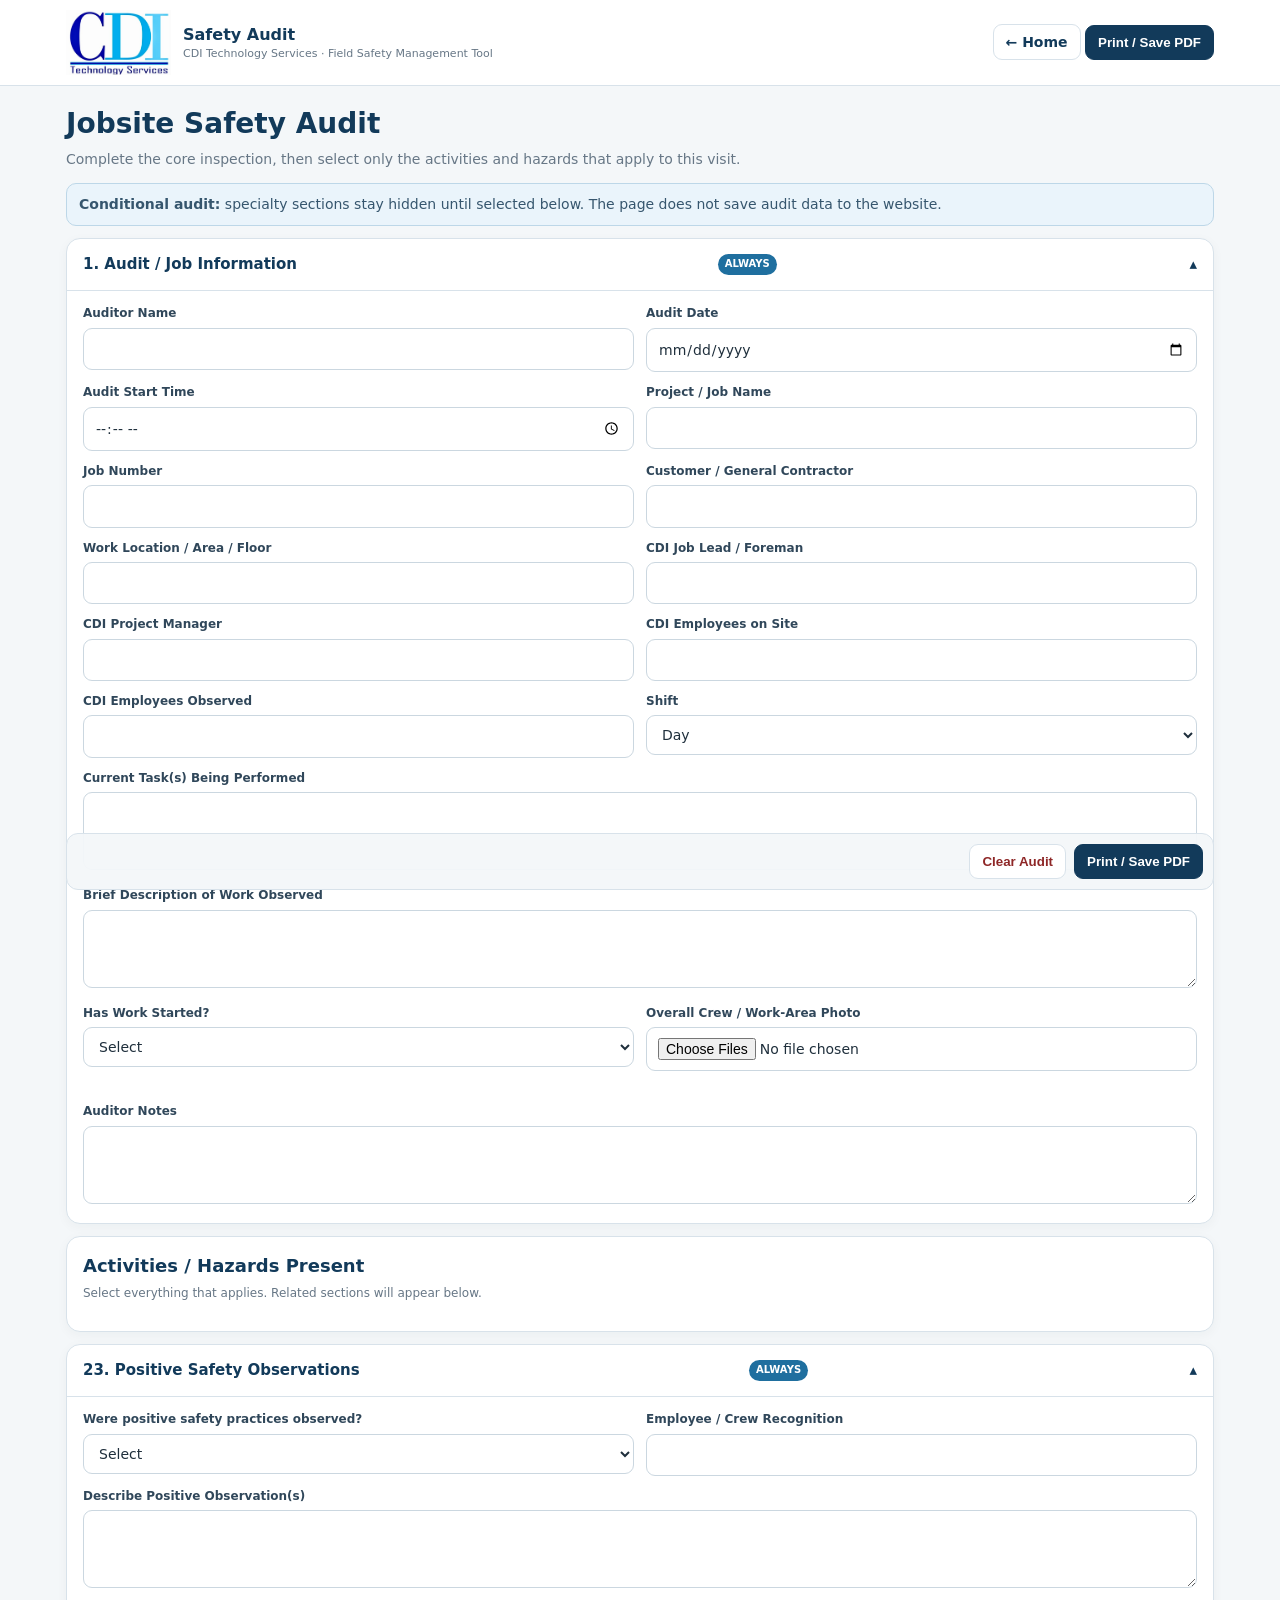
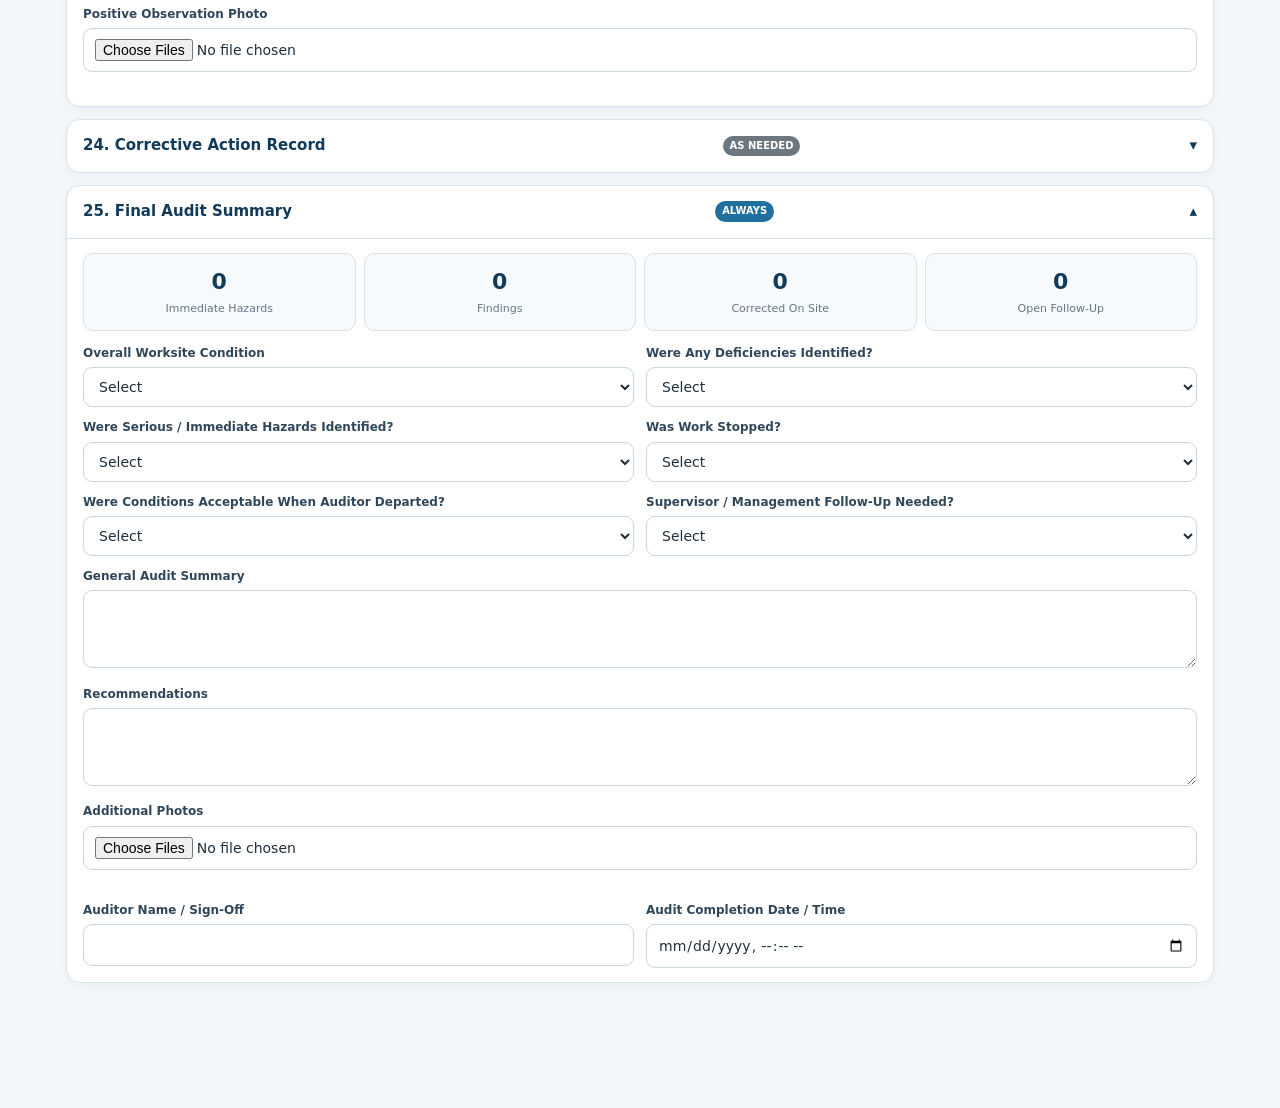
==== audit.html @ 3abfa0fb "Add files via upload" ====
<!doctype html>
<html lang="en">
<head>
<meta charset="utf-8">
<meta name="viewport" content="width=device-width,initial-scale=1">
<meta name="theme-color" content="#123a5a">
<title>CDI Safety Audit</title>
<link rel="icon" href="assets/cdi-logo.jpg">
<style>
:root{--navy:#123a5a;--blue:#1f6f9f;--line:#d8e2ea;--bg:#f4f7f9;--text:#1d2c39;--muted:#677786;--card:#fff}
*{box-sizing:border-box}body{margin:0;background:var(--bg);font:14px/1.45 system-ui,-apple-system,BlinkMacSystemFont,"Segoe UI",sans-serif;color:var(--text)}
header{background:#fff;border-bottom:1px solid var(--line);position:sticky;top:0;z-index:20}.head{max-width:1180px;margin:auto;padding:10px 16px;display:flex;align-items:center;justify-content:space-between;gap:16px}
.brand{display:flex;align-items:center;gap:12px}.brand img{width:105px;height:auto}.brand b{display:block;font-size:16px;color:var(--navy)}.brand span{display:block;font-size:11px;color:var(--muted)}
.btn,.back{border:1px solid var(--line);background:#fff;color:var(--navy);border-radius:9px;padding:9px 12px;font-weight:750;cursor:pointer;text-decoration:none}.btn.primary{background:var(--navy);color:#fff;border-color:var(--navy)}.btn.danger{color:#8e2727}
main{max-width:1180px;margin:18px auto 50px;padding:0 16px}.hero{margin-bottom:14px}.hero h1{margin:0 0 5px;font-size:28px;color:var(--navy)}.hero p{margin:0;color:var(--muted)}
.notice{background:#eaf4fb;border:1px solid #bdd7e8;padding:10px 12px;border-radius:10px;margin:12px 0;color:#36566e}
.card,details.section{background:#fff;border:1px solid var(--line);border-radius:14px;margin:12px 0;box-shadow:0 3px 12px rgba(16,41,62,.04)}
.card{padding:16px}.section>summary{cursor:pointer;list-style:none;padding:15px 16px;font-size:15px;font-weight:850;color:var(--navy);display:flex;justify-content:space-between;align-items:center}.section>summary::-webkit-details-marker{display:none}.section>summary:after{content:"▾"}.section[open]>summary:after{content:"▴"}.section-body{border-top:1px solid var(--line);padding:14px 16px}
.section-tag{font-size:10px;color:#fff;background:var(--blue);border-radius:999px;padding:3px 7px;margin-left:8px}.section-tag.conditional{background:#6c7780}
.grid2{display:grid;grid-template-columns:repeat(2,minmax(0,1fr));gap:12px}.span2{grid-column:1/-1}
label.field{display:block}.field>span{display:block;font-weight:750;font-size:12px;margin:0 0 5px;color:#30475a}input,select,textarea{width:100%;border:1px solid #cbd7e0;border-radius:9px;padding:10px 11px;background:#fff;color:#1f2f3c;font:inherit}textarea{min-height:78px;resize:vertical}
.q-list{display:grid;gap:8px}.q{display:grid;grid-template-columns:minmax(0,1fr) 190px;gap:12px;align-items:center;border-bottom:1px solid #edf1f4;padding:8px 0}.q:last-child{border-bottom:0}.q label{font-weight:650;color:#33495b}.q select{padding:8px 9px}
.activity-grid{display:grid;grid-template-columns:repeat(3,minmax(0,1fr));gap:8px}.activity{display:flex;align-items:center;gap:8px;padding:10px;border:1px solid var(--line);border-radius:10px;background:#fafcfd;cursor:pointer}.activity input{width:18px;height:18px}.activity:has(input:checked){border-color:#7fb2d3;background:#eef7fc}
.conditional-section{display:none}.conditional-section.active{display:block}.help{font-size:12px;color:var(--muted);margin:6px 0 0}
.photo-preview{display:grid;grid-template-columns:repeat(auto-fill,minmax(120px,1fr));gap:8px;margin-top:8px}.photo-preview img{width:100%;height:100px;object-fit:cover;border-radius:8px;border:1px solid var(--line)}
.finding{padding:12px;border:1px solid var(--line);border-radius:11px;background:#fafcfd;margin-top:10px}.finding-head{display:flex;justify-content:space-between;align-items:center;margin-bottom:10px}.finding-head b{color:var(--navy)}
.summary-strip{display:grid;grid-template-columns:repeat(4,1fr);gap:8px}.metric{padding:12px;border-radius:10px;background:#f7fafc;border:1px solid var(--line);text-align:center}.metric b{display:block;font-size:22px;color:var(--navy)}.metric span{font-size:11px;color:var(--muted)}
.footer-actions{position:sticky;bottom:10px;display:flex;gap:8px;justify-content:flex-end;background:rgba(244,247,249,.94);padding:10px;border:1px solid var(--line);border-radius:12px;margin-top:18px}
@media(max-width:760px){.grid2,.activity-grid,.summary-strip{grid-template-columns:1fr}.q{grid-template-columns:1fr}.brand img{width:82px}.footer-actions{flex-direction:column}.footer-actions .btn{width:100%}}
@media print{header,.no-print,.footer-actions{display:none!important}body{background:#fff}main{max-width:none;margin:0;padding:0}.card,details.section{box-shadow:none;break-inside:avoid}.conditional-section:not(.active){display:none!important}.section>summary:after{display:none}input,select,textarea{border:0;padding:0;background:transparent;appearance:none}.activity-grid{display:none}.photo-preview img{height:auto;max-height:160px}}
</style>
</head>
<body>
<header class="no-print"><div class="head"><div class="brand"><img src="assets/cdi-logo.jpg" alt="CDI Technology Services logo"><div><b>Safety Audit</b><span>CDI Technology Services · Field Safety Management Tool</span></div></div><div><a class="back" href="index.html">← Home</a> <button class="btn primary" onclick="window.print()">Print / Save PDF</button></div></div></header>
<main>
<section class="hero"><h1>Jobsite Safety Audit</h1><p>Complete the core inspection, then select only the activities and hazards that apply to this visit.</p></section>
<div class="notice no-print"><b>Conditional audit:</b> specialty sections stay hidden until selected below. The page does not save audit data to the website.</div>

<details class="section" open><summary>1. Audit / Job Information <span class="section-tag">ALWAYS</span></summary><div class="section-body grid2">
<label class="field"><span>Auditor Name</span><input id="auditor"></label><label class="field"><span>Audit Date</span><input id="auditDate" type="date"></label>
<label class="field"><span>Audit Start Time</span><input id="auditTime" type="time"></label><label class="field"><span>Project / Job Name</span><input></label>
<label class="field"><span>Job Number</span><input></label><label class="field"><span>Customer / General Contractor</span><input></label>
<label class="field"><span>Work Location / Area / Floor</span><input></label><label class="field"><span>CDI Job Lead / Foreman</span><input></label>
<label class="field"><span>CDI Project Manager</span><input></label><label class="field"><span>CDI Employees on Site</span><input type="number" min="0"></label>
<label class="field"><span>CDI Employees Observed</span><input type="number" min="0"></label><label class="field"><span>Shift</span><select><option>Day</option><option>Night</option><option>Other</option></select></label>
<label class="field span2"><span>Current Task(s) Being Performed</span><textarea></textarea></label><label class="field span2"><span>Brief Description of Work Observed</span><textarea></textarea></label>
<label class="field"><span>Has Work Started?</span><select><option>Select</option><option>Yes</option><option>No</option></select></label>
<label class="field"><span>Overall Crew / Work-Area Photo</span><input class="photo-input" type="file" accept="image/*" capture="environment" multiple></label><div class="photo-preview span2"></div>
<label class="field span2"><span>Auditor Notes</span><textarea></textarea></label>
</div></details>

<div class="card no-print"><h2 style="margin:0 0 4px;color:var(--navy);font-size:18px">Activities / Hazards Present</h2><p class="help" style="margin-bottom:12px">Select everything that applies. Related sections will appear below.</p><div class="activity-grid" id="activityGrid"></div></div>
<div id="coreSections"></div><div id="conditionalSections"></div>

<details class="section" open><summary>23. Positive Safety Observations <span class="section-tag">ALWAYS</span></summary><div class="section-body grid2">
<label class="field"><span>Were positive safety practices observed?</span><select><option>Select</option><option>Yes</option><option>No</option></select></label><label class="field"><span>Employee / Crew Recognition</span><input></label>
<label class="field span2"><span>Describe Positive Observation(s)</span><textarea></textarea></label><label class="field span2"><span>Positive Observation Photo</span><input class="photo-input" type="file" accept="image/*" capture="environment" multiple></label><div class="photo-preview span2"></div>
</div></details>

<details class="section"><summary>24. Corrective Action Record <span class="section-tag conditional">AS NEEDED</span></summary><div class="section-body"><p class="help">Add a corrective action when an issue needs tracking.</p><div id="findings"></div><button class="btn no-print" type="button" onclick="addFinding()">+ Add Corrective Action</button></div></details>

<details class="section" open><summary>25. Final Audit Summary <span class="section-tag">ALWAYS</span></summary><div class="section-body">
<div class="summary-strip"><div class="metric"><b id="mImmediate">0</b><span>Immediate Hazards</span></div><div class="metric"><b id="mFindings">0</b><span>Findings</span></div><div class="metric"><b id="mCorrected">0</b><span>Corrected On Site</span></div><div class="metric"><b id="mOpen">0</b><span>Open Follow-Up</span></div></div>
<div class="grid2" style="margin-top:14px">
<label class="field"><span>Overall Worksite Condition</span><select><option>Select</option><option>Acceptable</option><option>Needs Improvement</option><option>Immediate Attention Required</option></select></label>
<label class="field"><span>Were Any Deficiencies Identified?</span><select><option>Select</option><option>Yes</option><option>No</option></select></label>
<label class="field"><span>Were Serious / Immediate Hazards Identified?</span><select id="immediateHazards"><option>Select</option><option>No</option><option>Yes</option></select></label>
<label class="field"><span>Was Work Stopped?</span><select><option>Select</option><option>No</option><option>Yes</option></select></label>
<label class="field"><span>Were Conditions Acceptable When Auditor Departed?</span><select><option>Select</option><option>Yes</option><option>No</option></select></label>
<label class="field"><span>Supervisor / Management Follow-Up Needed?</span><select><option>Select</option><option>No</option><option>Yes</option></select></label>
<label class="field span2"><span>General Audit Summary</span><textarea></textarea></label><label class="field span2"><span>Recommendations</span><textarea></textarea></label>
<label class="field span2"><span>Additional Photos</span><input class="photo-input" type="file" accept="image/*" capture="environment" multiple></label><div class="photo-preview span2"></div>
<label class="field"><span>Auditor Name / Sign-Off</span><input></label><label class="field"><span>Audit Completion Date / Time</span><input type="datetime-local"></label>
</div></div></details>
<div class="footer-actions no-print"><button class="btn danger" onclick="clearAudit()">Clear Audit</button><button class="btn primary" onclick="window.print()">Print / Save PDF</button></div>
</main>
<script>
const O=['','Compliant','Non-Compliant','Corrected On Site','N/A'];
const core=[
{title:'2. Pre-Task Planning / DTA-PTP',qs:['Is a current DTA/PTP or required pre-task plan completed for today’s work?','Does the DTA/PTP accurately describe the work currently being performed?','Are the hazards associated with the task identified?','Are appropriate controls listed for the identified hazards?','Have affected employees reviewed/acknowledged the plan?','Has the plan been updated if conditions, scope, personnel, or hazards changed?','Are special PPE requirements documented?','Are required permits identified?','Are deviations from normal work practices documented?','Does actual field activity match the plan?']},
{title:'3. Employee Readiness / Training',qs:['Do employees appear ready to safely perform their assigned work?','Are employees demonstrating awareness of the hazards associated with their work?','If specialized training is required, are affected employees properly trained?','Is proof of required training/certification available when required?','Are employees only operating equipment/tools they are authorized or qualified to use?','Are new/inexperienced employees receiving appropriate supervision?','Are employees following the instructions of the Job Lead/Foreman?']},
{title:'4. Personal Protective Equipment',qs:['Is required PPE available to all employees?','Is required PPE actually being worn?','Are hard hats being worn when required?','Are safety glasses being worn when required?','Is appropriate hand protection being used?','Is appropriate footwear being worn?','Is high-visibility clothing/vest being worn when required?','Is hearing protection being used when required?','Is respiratory protection being used when required?','Is task-specific PPE being used when required?','Is PPE in serviceable condition?','Does PPE appear to properly fit the employee?','Is damaged/expired PPE removed from service?']},
{title:'5. General Work Area',qs:['Is the work area adequately illuminated?','Are work surfaces reasonably clean and orderly?','Are walking/working surfaces free of slip hazards?','Are walking/working surfaces free of trip hazards?','Are access routes clear?','Are means of egress unobstructed?','Are emergency exits accessible?','Are materials stored in an orderly and stable manner?','Are cords, cables, materials, and tools positioned to minimize trip hazards?','Is debris being removed from the work area?','Are sharp objects/materials properly controlled?','Are overhead hazards controlled?','Are floor/wall openings properly protected where applicable?','Are employees protected from falling objects?','Are nearby trades creating hazards affecting CDI employees?','Are CDI employees creating hazards affecting other trades?']},
{title:'6. Environmental Conditions',qs:['Have environmental conditions affecting the work been evaluated?','Are extreme heat or cold conditions adequately controlled?','Are rain, water, mud, or wet-surface hazards adequately controlled?','Are high-wind hazards adequately controlled?','Is lighting adequate for the task?','Are excessive dust or noise hazards controlled?','Do employees have access to sufficient clean drinking water?','Is shade/cooling/rest available when required?','Are weather conditions acceptable for the task being performed?']},
{title:'21. Fire Protection / Emergency Preparedness',qs:['Are employees aware of emergency procedures?','Are emergency exits/routes accessible?','Are fire extinguishers accessible where required?','Is emergency contact information available?','Is first-aid capability/access available?','Are employees aware of the project emergency muster/location?','Is anything obstructing emergency response/access?']},
{title:'22. Unsafe Acts / Unsafe Conditions',qs:['Were any unsafe acts observed?','Were any unsafe conditions observed?','Were any CDI policy violations observed?','Was immediate intervention required?','Was work stopped?','Was the Job Lead/Foreman notified?','Was the issue corrected before the auditor left?']}
];
const conditional=[
['barricades','Barricades / Signage / Public Protection','7. Barricades / Signage / Public Protection',['Does this work require a barricaded/restricted area?','Is the barricade correctly installed?','Is the barricade large enough to protect the actual hazard area?','Is the barricade maintained and intact?','Are required warning signs posted?','Does signage accurately identify the hazard?','Is required contact information current?','Does barricade tape correspond with the warning level/signage?','Are unauthorized individuals being kept outside the restricted area?','Are pedestrian routes safely maintained around the work?','Are doors/walkways/egress routes affected by the barricade?']],
['tools','Hand / Power Tools','8. Hand Tools / Power Tools / Equipment',['Are tools appropriate for the task?','Have tools/equipment been inspected before use?','Is required inspection/color coding current?','Are guards and safety devices installed and functional?','Are tools free from visible damage?','Are employees using tools according to their intended purpose?','Are employees trained/qualified to use the tools involved?','Are defective tools immediately removed from service?','Are defective tools tagged or clearly identified?','Are battery-powered tools/batteries in good condition?','Are cords/plugs free from damage?','Are corded tools properly grounded or double-insulated as applicable?','Are extension cords appropriate for the environment/use?','Are temporary power connections protected?','Are tools stored safely when not being used?','Are cutting/drilling operations controlled for flying debris?','Is dust collection/control being used where applicable?']],
['electrical','Electrical Exposure','9. Electrical Exposure',['Are employees exposed to energized electrical components?','Has equipment been de-energized where required?','Is appropriate lockout/tagout being used where applicable?','Are panels/cabinets kept closed when appropriate?','Are open electrical boxes/panels protected?','Are temporary electrical installations protected from damage?','Are appropriate clearances maintained around electrical equipment?','Are cords protected from water, sharp edges, traffic, and pinch points?','Are GFCIs being used where required?','Is electrical PPE being used when required?','Are employees performing electrical work properly qualified?']],
['ladder','Ladder Work','10. Ladder Work',['Is the selected ladder appropriate for the work?','Has the ladder been inspected before use?','Is the ladder free from visible damage?','Are required labels present and readable?','Is the ladder on a stable/level surface?','Is the ladder positioned correctly?','Is the ladder secured where required?','Are employees maintaining proper contact while climbing/working?','Are employees staying within manufacturer working position/limits?','Are employees avoiding overreaching?','Are employees using the top/platform correctly?','Are employees trained in ladder use?','Is the area around the ladder controlled from traffic/other hazards?','Is ladder use allowed by the project/GC for this task?','If a ladder permit is required, is it complete?']],
['fall','Work at Height / Fall Protection','11. Work at Height / Fall Protection',['Are employees exposed to a fall hazard?','Is fall protection required?','Are affected employees trained in fall protection?','Is proof of training available where required?','Has fall-protection equipment been inspected before use?','Is fall-protection equipment in acceptable condition?','Is equipment within required inspection/service life?','Is the correct harness/lanyard/SRL being used?','Is the connection method appropriate?','Is an acceptable anchor point being used?','Is the anchor point appropriate for its intended fall-protection application?','Is tie-off maintained as required?','Are swing-fall hazards addressed?','Is adequate fall clearance available?','Is a rescue plan needed/available?']],
['mewp','MEWP / Aerial Lift','12. MEWP / Aerial Lift',['Has the required pre-use inspection been completed?','Is the inspection documented?','Is the MEWP free from obvious defects?','Are controls functioning correctly?','Are safety devices functional?','Is the equipment being operated within manufacturer limits?','Are operators currently trained/authorized?','Is required certification/documentation available?','Are occupants using required fall protection?','Is the correct attachment point being used?','Are gates/chains closed while elevated?','Is the travel/work surface suitable?','Are drop-offs, holes, slopes, and obstructions controlled?','Are overhead obstructions present and controlled?','Are electrical/overhead power hazards controlled?','Is the area below/around the MEWP controlled when necessary?','If a spotter is required, is one being used?','If secondary guarding/containment/protection is required, is it installed and functional?']],
['material','Material Handling / Lifting','13. Material Handling / Lifting',['Are loads within reasonable manual-handling capability?','Are team lifts being used when necessary?','Are carts/dollies/material-handling devices being used where appropriate?','Are materials secured against shifting/falling?','Are employees using appropriate lifting/body-positioning techniques?','Are hands/fingers protected from pinch points?','Are employees kept clear of suspended loads?','If mechanical lifting equipment is used, is it inspected and appropriate?']],
['rigging','Rigging / Hoisting','14. Rigging / Hoisting',['Are slings/rigging components inspected before use?','Are tags/identification legible?','Is rigging free from visible damage?','Is rigging appropriate for the load?','Is load capacity adequate?','Are qualified personnel performing the rigging?','Is the load properly balanced/secured?','Is the area beneath the load controlled?','Are tag lines used where appropriate?','Are employees clear of pinch/crush zones?']],
['hotwork','Hot Work','15. Hot Work',['Is a hot-work permit required and current?','Have combustible materials been removed/protected?','Is appropriate fire-extinguishing equipment immediately available?','If a fire watch is required, is one present?','Are sparks/slags controlled?','Is appropriate PPE being used?','Is ventilation adequate?','Are gas cylinders stored/secured properly where applicable?']],
['excavation','Excavation / Trench','16. Excavations / Trenches',['Is safe access/egress provided?','Is spoil/material kept an appropriate distance from the edge?','Are employees protected from cave-in hazards when required?','Are protective systems in place where required?','Are underground utilities identified?','Is water accumulation controlled?','Are vehicles/equipment operating safely near the edge?','Is the excavation inspected by the appropriate competent person where required?']],
['confined','Confined Space','17. Confined Space',['Has the space been evaluated?','Is it a permit-required confined space?','If an entry permit is required, is it current?','Are entrants authorized/trained?','If atmospheric testing is required, has it been completed?','Is required ventilation provided?','If an attendant is required, is one present?','Is communication maintained?','Is rescue planning addressed?']],
['mobile','Vehicle / Mobile Equipment','18. Mobile Equipment / Vehicle Interaction',['Are designated pedestrian routes being used?','Are employees visible to equipment operators?','Is high-visibility PPE being used when required?','Are backing/reversing hazards controlled?','If a spotter is required, is one being used?','Are equipment swing-radius/crush zones controlled?','Are employees staying clear of operating equipment?']],
['chemical','Chemicals / HazCom','19. Chemical / Hazard Communication',['Are containers properly labeled?','Are secondary containers labeled?','Are SDSs accessible?','Are employees trained regarding the materials being used?','Is required chemical PPE available/used?','Are chemicals stored properly?','Are incompatible materials separated where appropriate?','Is spill-response equipment available when needed?']],
['dust','Silica / Dust / Respiratory','20. Silica / Dust / Respiratory Hazards',['Has an appropriate exposure-control method been selected?','Is wet cutting/drilling being used where appropriate?','Is local dust extraction/vacuum being used?','Is the correct vacuum/filter being used?','If respiratory protection is required, are affected employees authorized/trained/fit-tested as applicable?','Are nearby employees protected from exposure?']],
['other','Other Activity / Hazard','Other Activity / Hazard',['Has the hazard been identified?','Are appropriate controls in place?','Are affected employees aware of the controls?']]
];
function opts(){return O.map(v=>'<option value="'+v+'">'+(v||'Select')+'</option>').join('')}
function qs(a){return '<div class="q-list">'+a.map(q=>'<div class="q"><label>'+q+'</label><select>'+opts()+'</select></div>').join('')+'</div>'}
function sec(title,a,cond=false){return '<details class="section" '+(cond?'':'open')+'><summary>'+title+' <span class="section-tag '+(cond?'conditional':'')+'">'+(cond?'CONDITIONAL':'ALWAYS')+'</span></summary><div class="section-body">'+qs(a)+'<label class="field" style="margin-top:12px"><span>Section Comments</span><textarea></textarea></label></div></details>'}
document.getElementById('coreSections').innerHTML=core.map(s=>sec(s.title,s.qs)).join('');
document.getElementById('activityGrid').innerHTML=conditional.map(s=>'<label class="activity"><input type="checkbox" value="'+s[0]+'"><span>'+s[1]+'</span></label>').join('');
document.getElementById('conditionalSections').innerHTML=conditional.map(s=>'<div id="wrap-'+s[0]+'" class="conditional-section">'+sec(s[2],s[3],true)+'</div>').join('');
document.getElementById('activityGrid').addEventListener('change',e=>{if(e.target.matches('input[type=checkbox]')){let w=document.getElementById('wrap-'+e.target.value);w.classList.toggle('active',e.target.checked);if(e.target.checked)w.querySelector('details').open=true}});
function bindPhotos(root=document){root.querySelectorAll('.photo-input:not([data-bound])').forEach(i=>{i.dataset.bound=1;i.addEventListener('change',()=>{let p=i.parentElement.nextElementSibling;if(!p||!p.classList.contains('photo-preview'))return;p.innerHTML='';[...i.files].forEach(f=>{let im=document.createElement('img');im.src=URL.createObjectURL(f);p.appendChild(im)})})})}bindPhotos();
function addFinding(){let n=document.querySelectorAll('.finding').length+1,b=document.createElement('div');b.className='finding';b.innerHTML='<div class="finding-head"><b>Corrective Action #'+n+'</b><button class="btn no-print" onclick="this.closest(\\'.finding\\').remove();updateMetrics()">Remove</button></div><div class="grid2"><label class="field"><span>Category</span><input></label><label class="field"><span>Classification</span><select><option>Unsafe Act</option><option>Unsafe Condition</option><option>Documentation</option><option>Other</option></select></label><label class="field"><span>Priority</span><select class="finding-priority"><option>Routine Follow-Up</option><option>High</option><option>Immediate</option></select></label><label class="field"><span>Status</span><select class="finding-status"><option>Open</option><option>Corrected</option><option>Verified</option></select></label><label class="field span2"><span>Finding / Observation</span><textarea></textarea></label><label class="field span2"><span>Corrective Action Required</span><textarea></textarea></label><label class="field"><span>Person Responsible</span><input></label><label class="field"><span>Target Completion Date</span><input type="date"></label><label class="field"><span>Corrected On Site?</span><select class="corrected-site"><option>No</option><option>Yes</option></select></label><label class="field"><span>Follow-Up Required?</span><select class="followup"><option>Yes</option><option>No</option></select></label></div>';document.getElementById('findings').appendChild(b);updateMetrics()}
function updateMetrics(){let f=[...document.querySelectorAll('.finding')];mFindings.textContent=f.length;mImmediate.textContent=f.filter(x=>x.querySelector('.finding-priority')?.value==='Immediate').length+(immediateHazards.value==='Yes'?1:0);mCorrected.textContent=f.filter(x=>x.querySelector('.corrected-site')?.value==='Yes').length;mOpen.textContent=f.filter(x=>x.querySelector('.followup')?.value==='Yes'&&x.querySelector('.finding-status')?.value==='Open').length}
document.addEventListener('change',e=>{if(e.target.matches('.finding select,#immediateHazards'))updateMetrics()});
function clearAudit(){if(confirm('Clear the entire audit?'))location.reload()}
let now=new Date();auditDate.value=now.toISOString().slice(0,10);auditTime.value=now.toTimeString().slice(0,5);
</script>
</body></html>
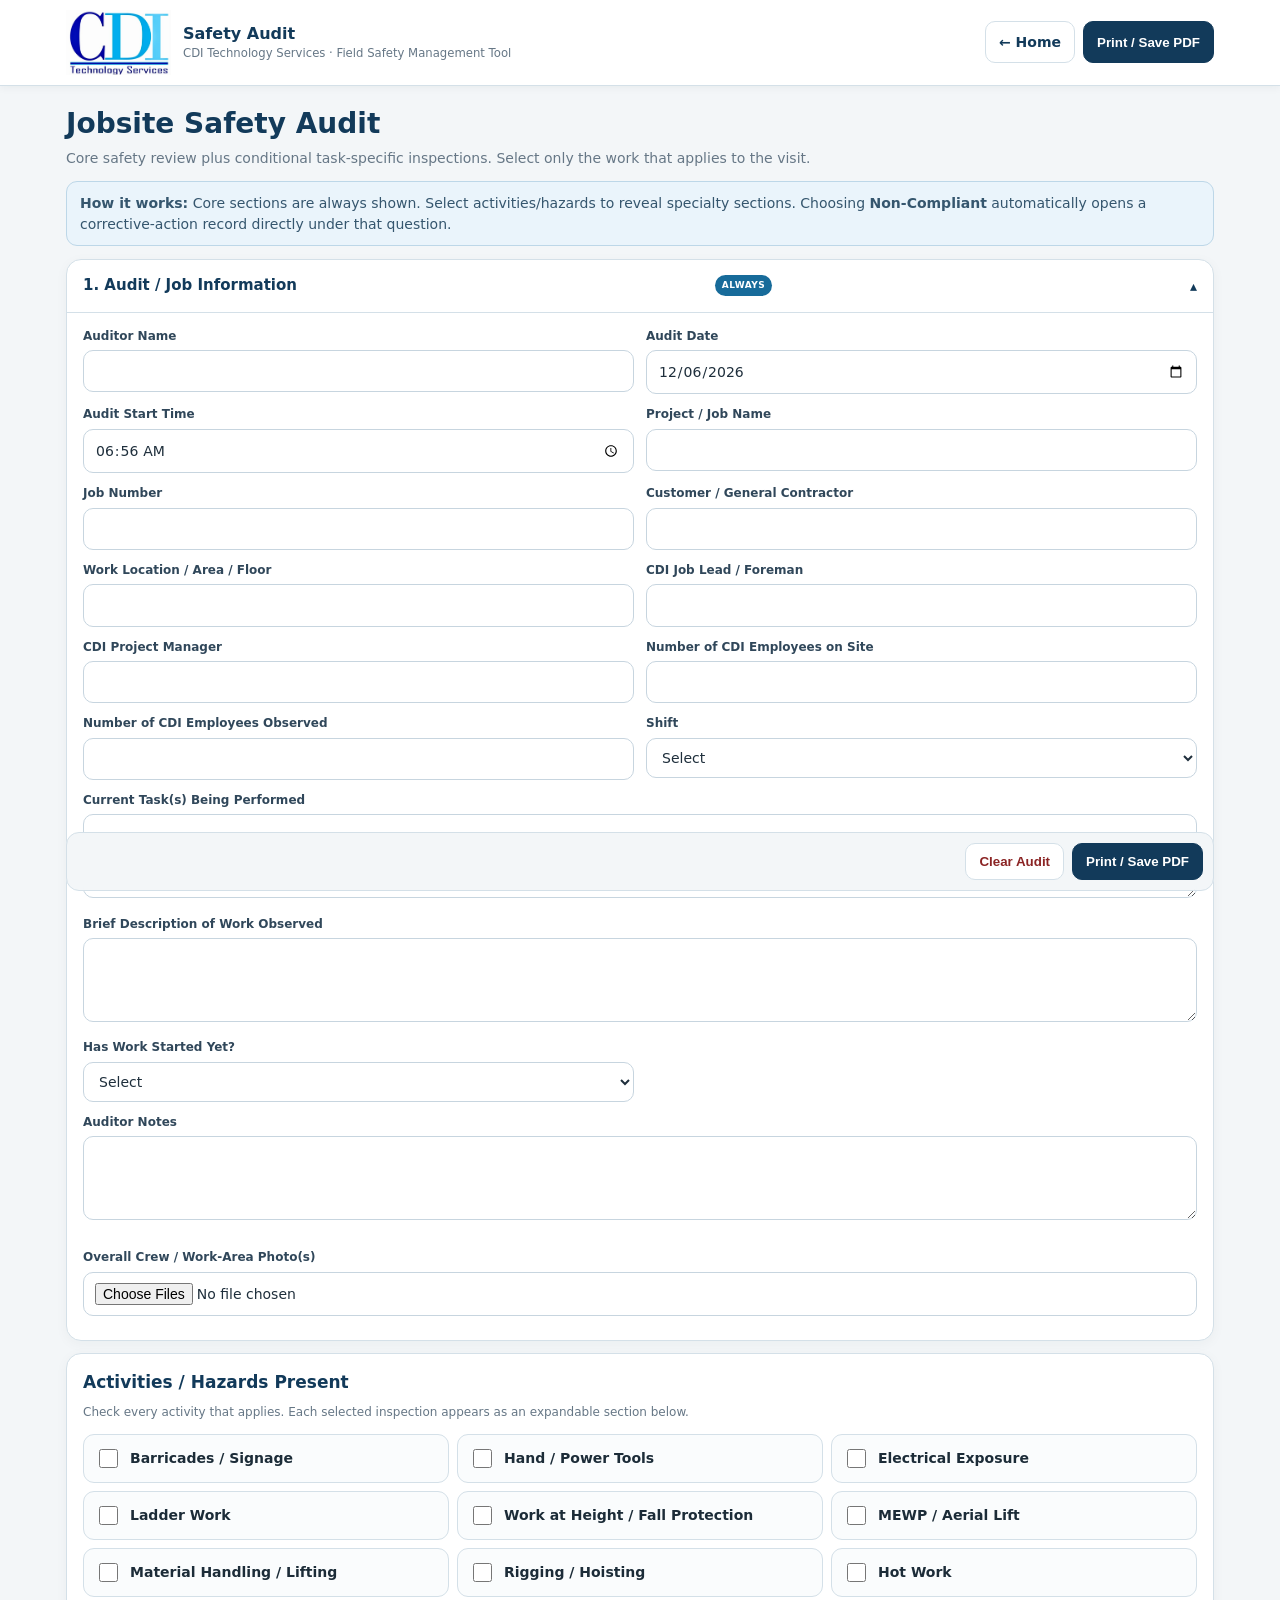
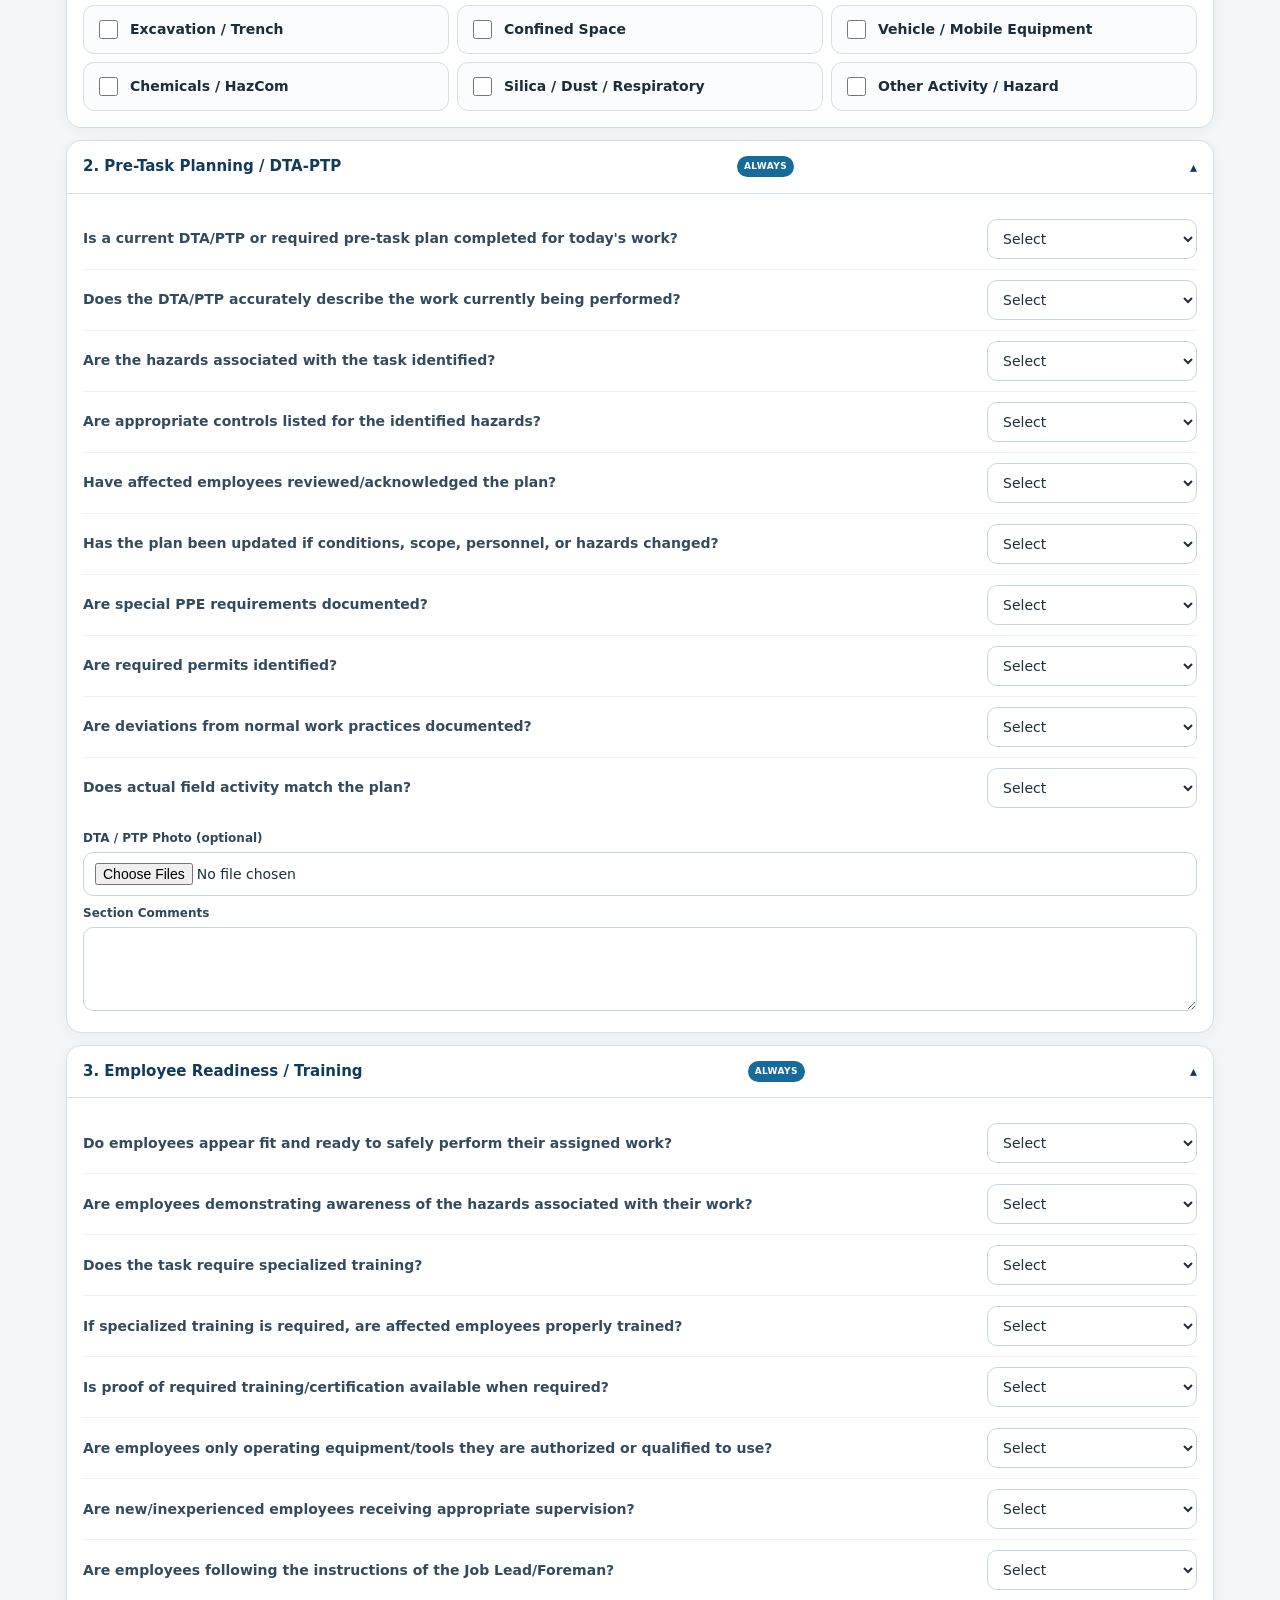
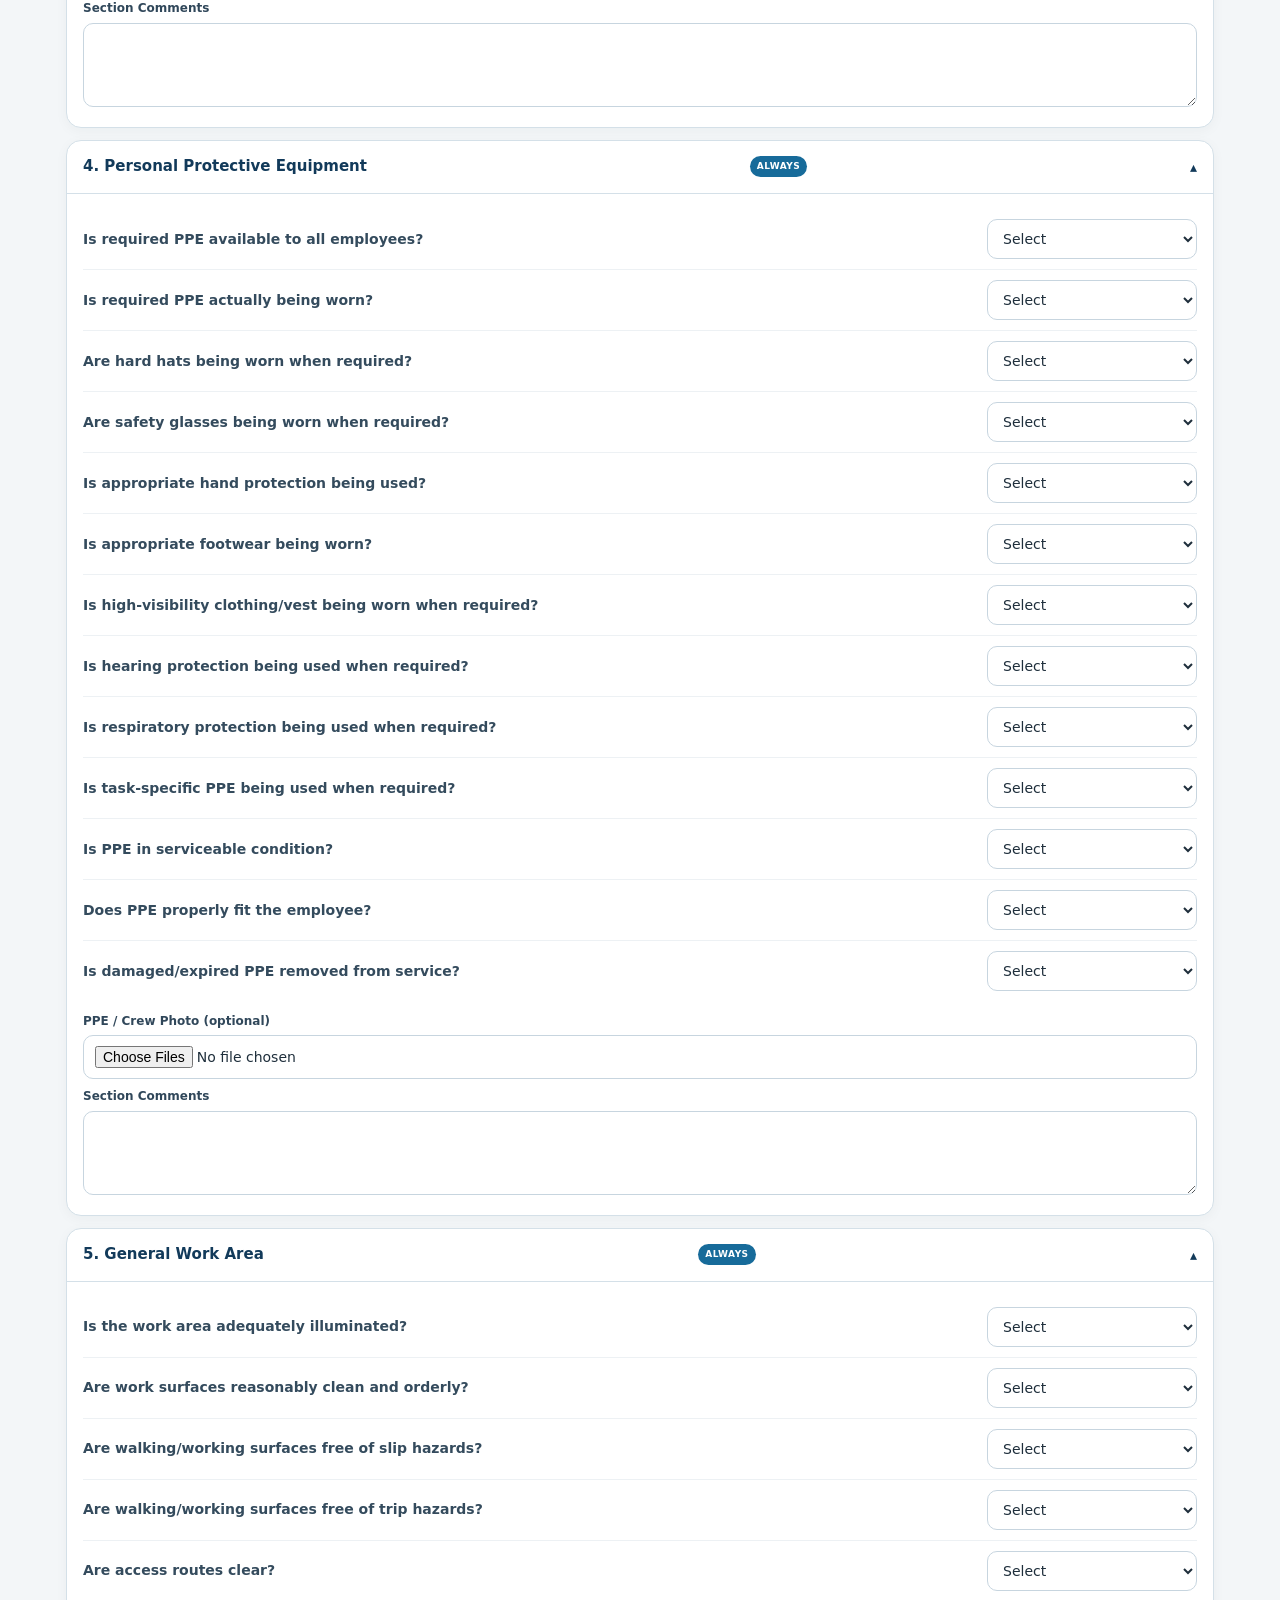
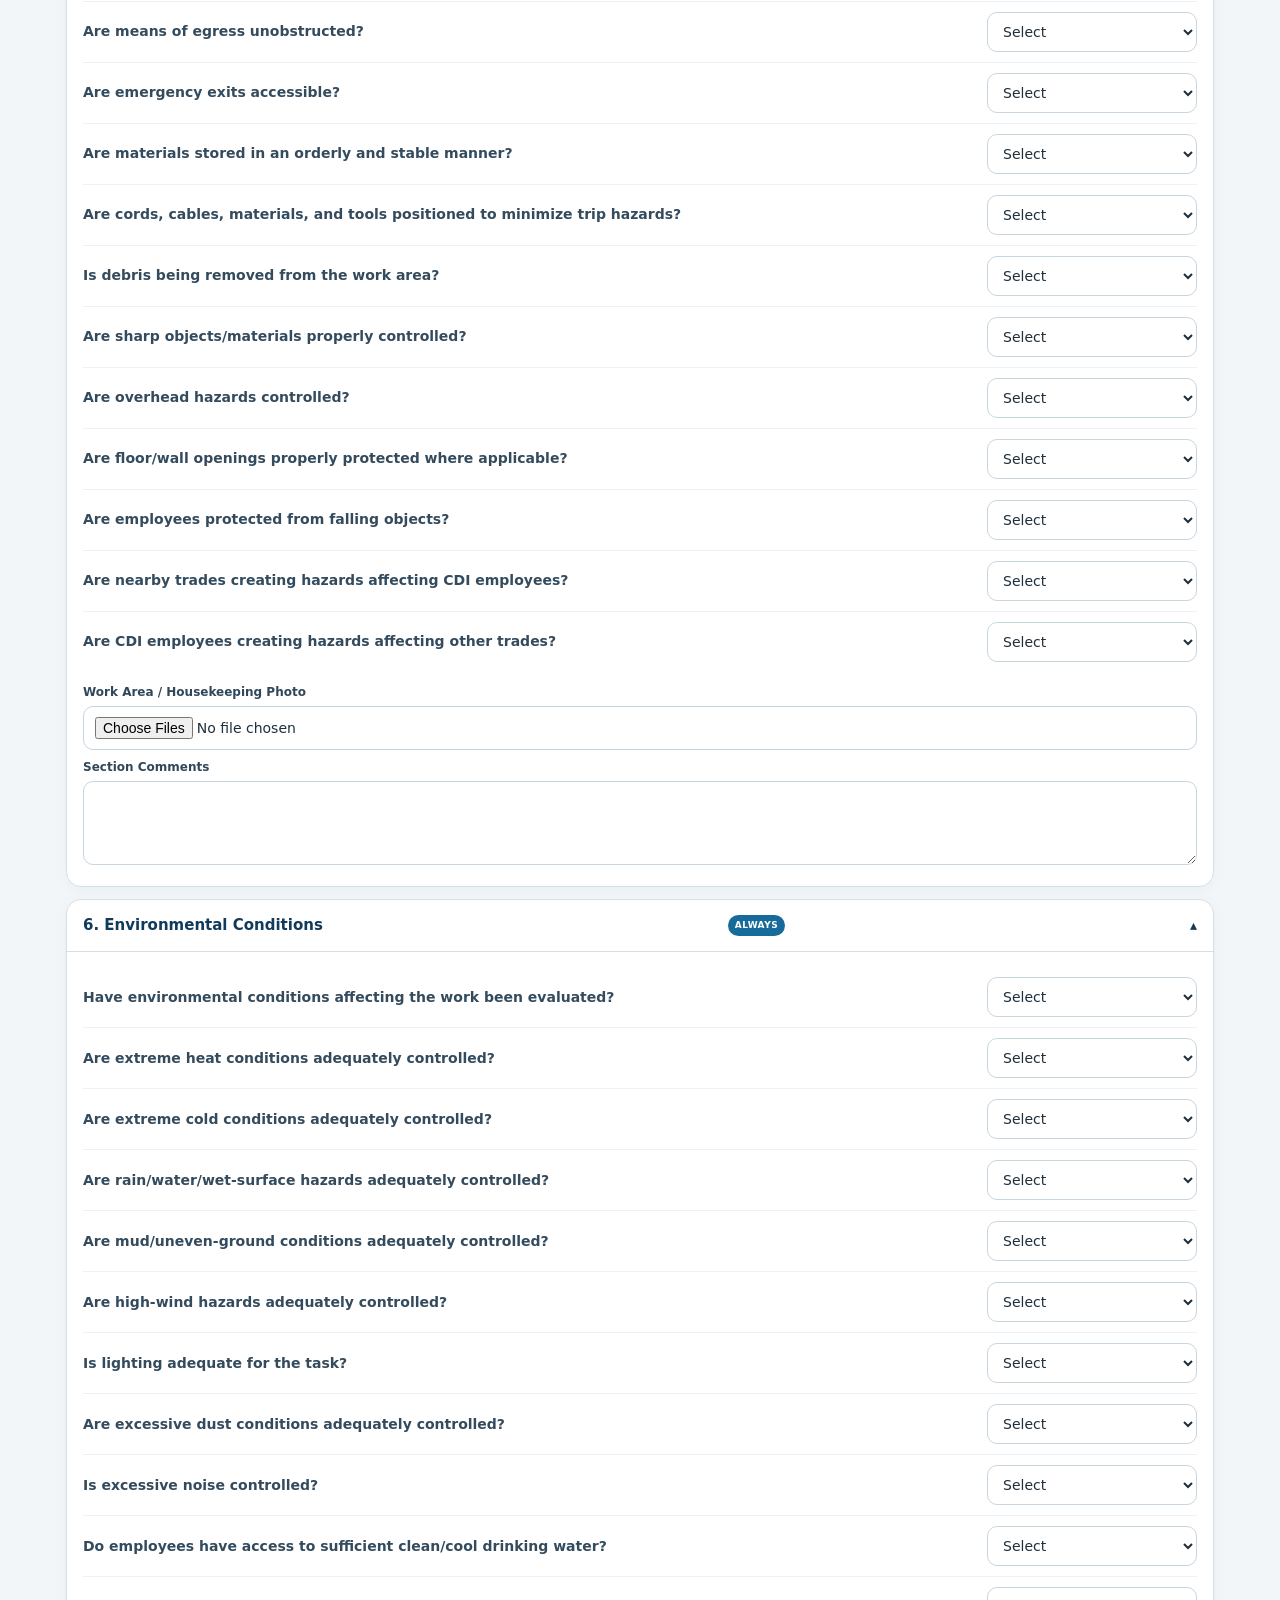
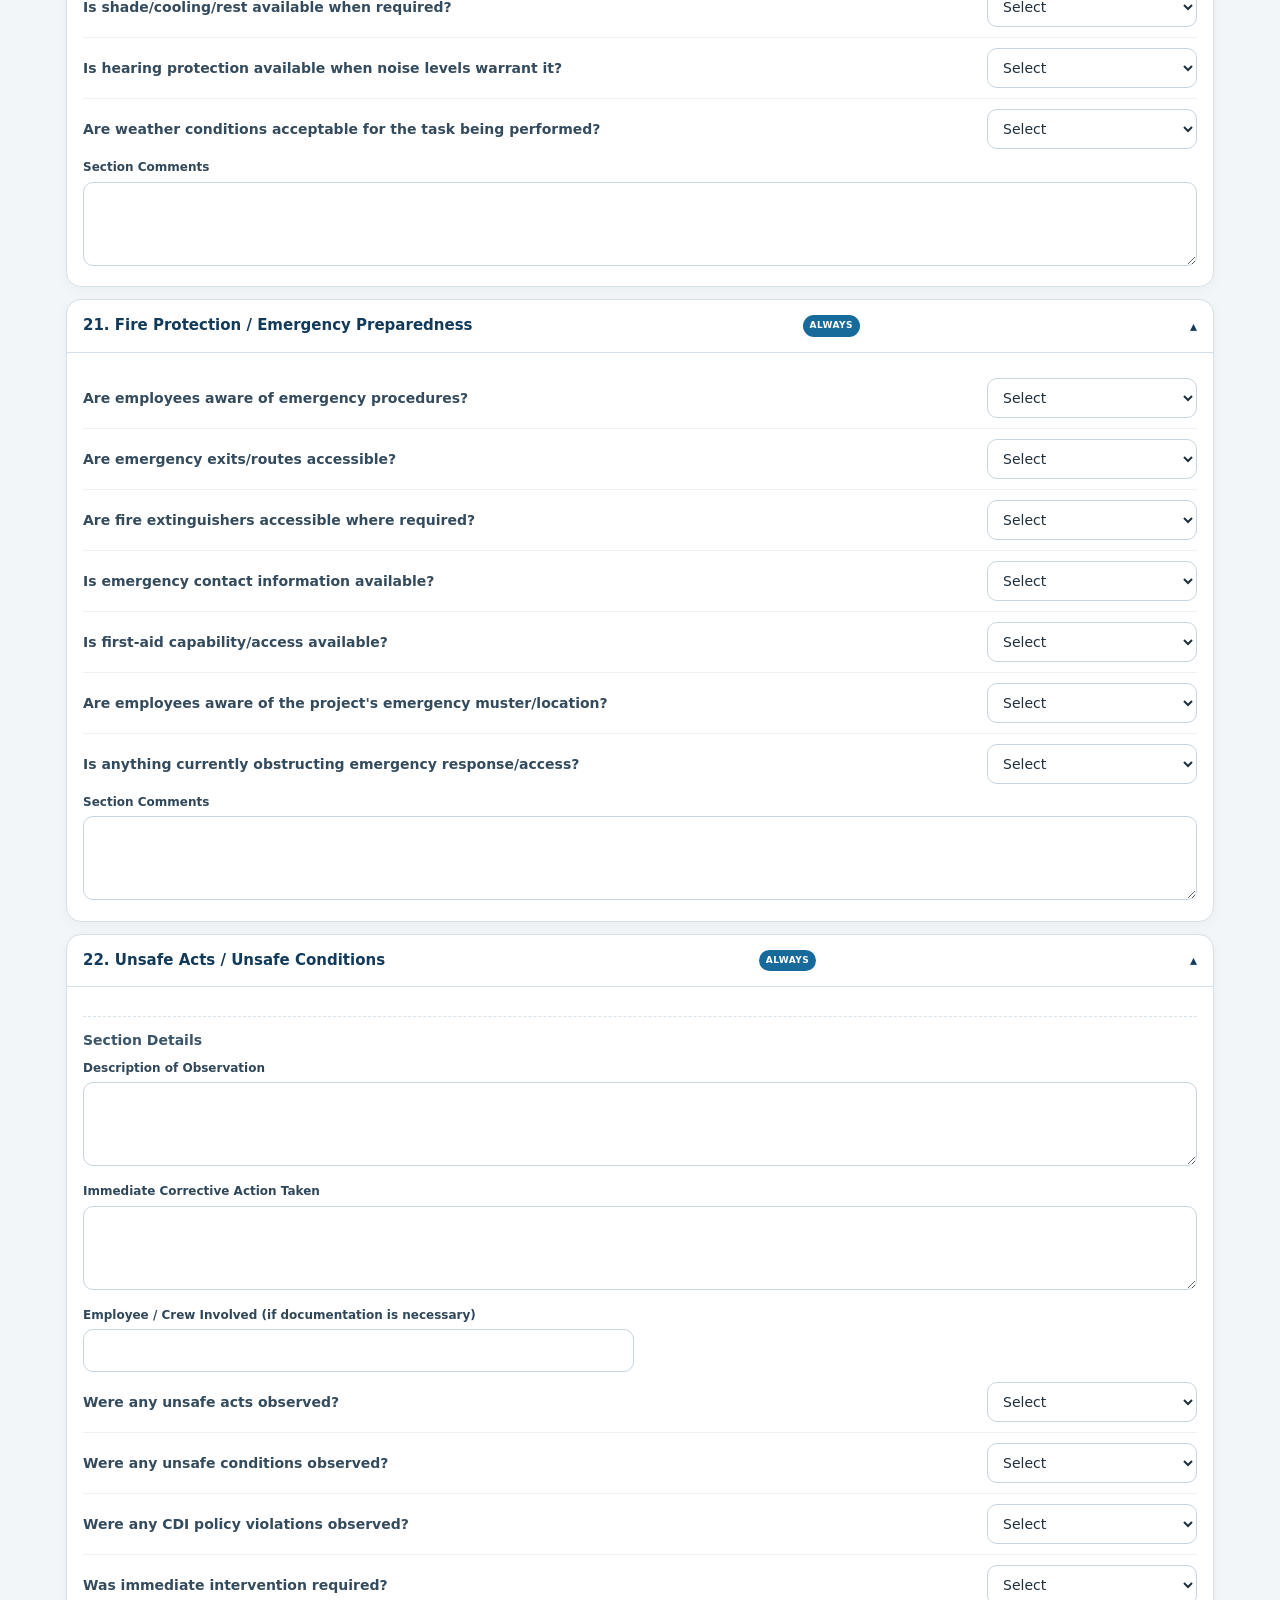
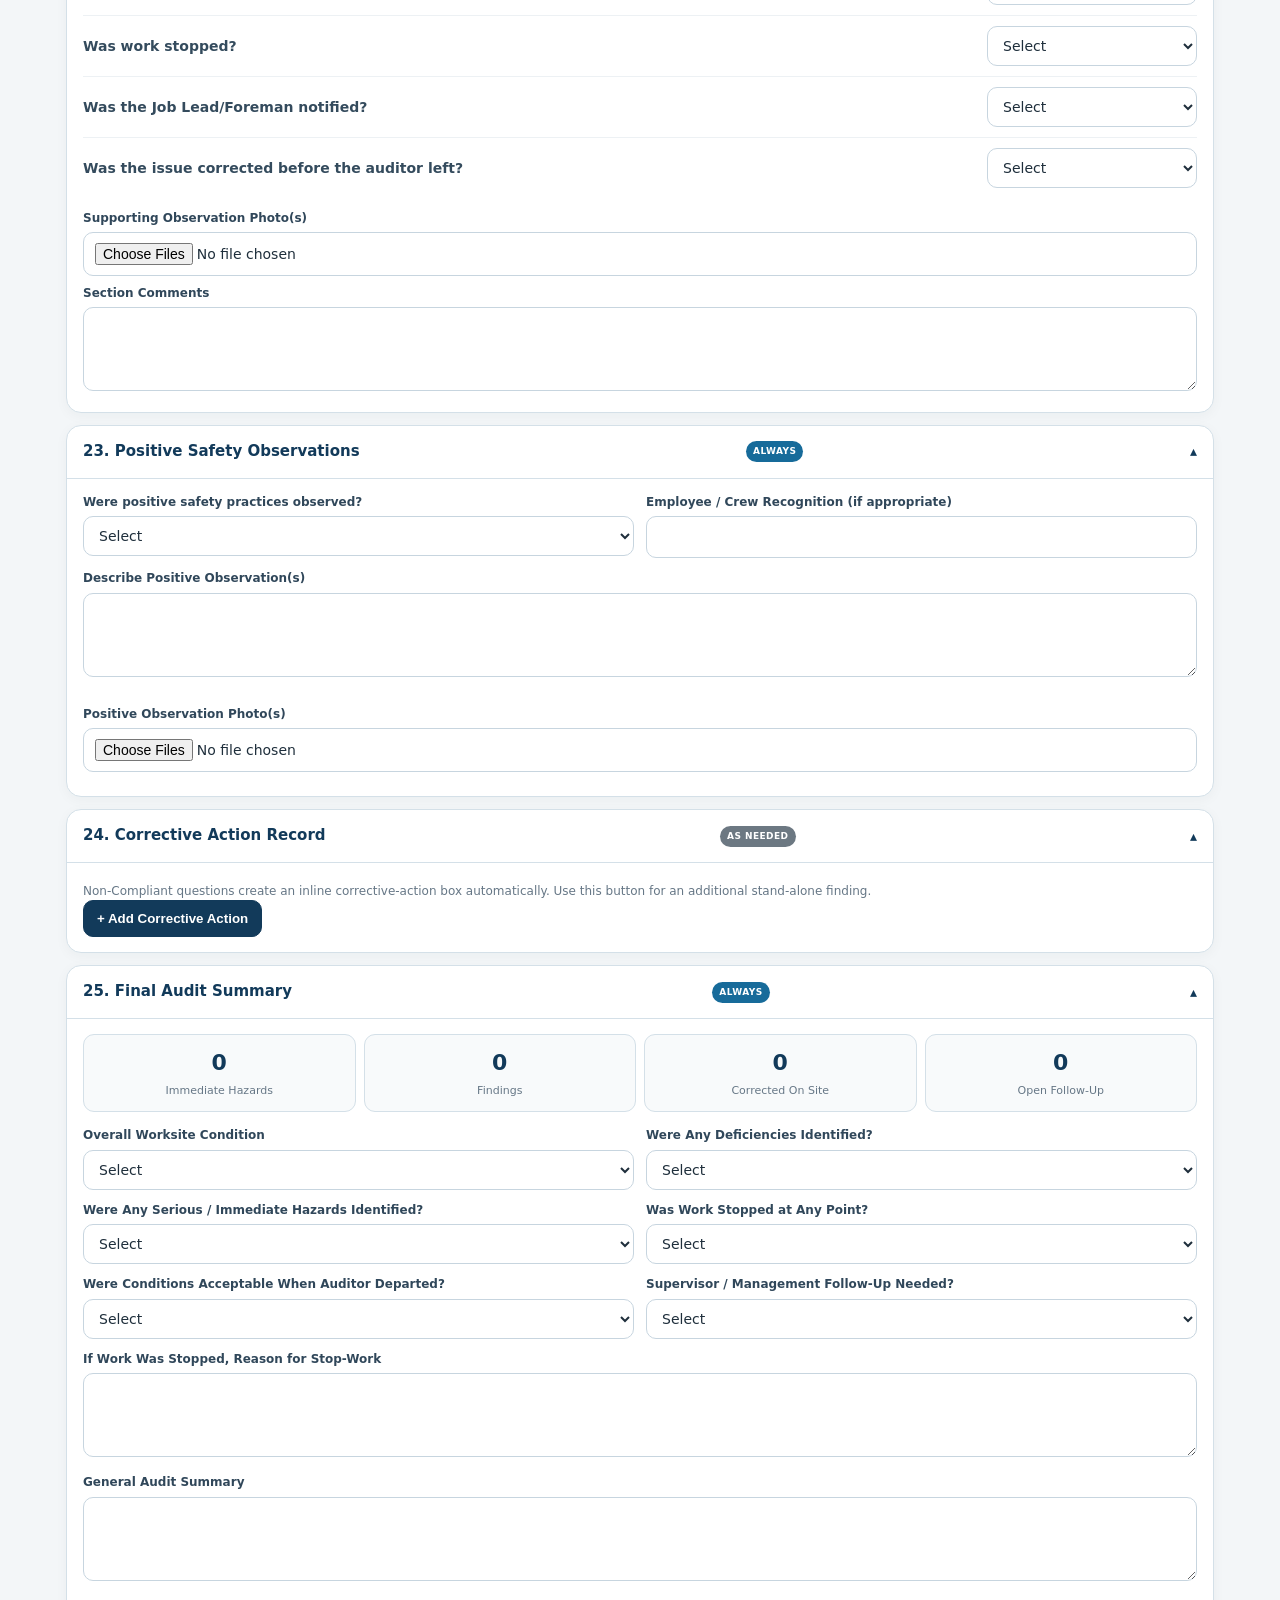
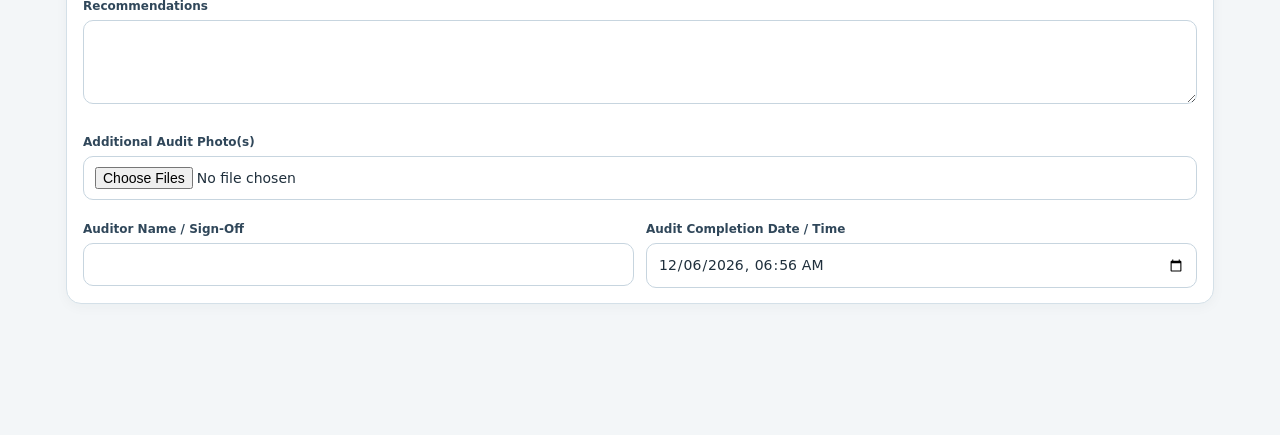
==== commit bd3aa0ae: "Update print statement from 'Hello' to 'Goodbye'" ====
--- a/audit.html
+++ b/audit.html
@@ -7,113 +7,311 @@
 <title>CDI Safety Audit</title>
 <link rel="icon" href="assets/cdi-logo.jpg">
 <style>
-:root{--navy:#123a5a;--blue:#1f6f9f;--line:#d8e2ea;--bg:#f4f7f9;--text:#1d2c39;--muted:#677786;--card:#fff}
-*{box-sizing:border-box}body{margin:0;background:var(--bg);font:14px/1.45 system-ui,-apple-system,BlinkMacSystemFont,"Segoe UI",sans-serif;color:var(--text)}
-header{background:#fff;border-bottom:1px solid var(--line);position:sticky;top:0;z-index:20}.head{max-width:1180px;margin:auto;padding:10px 16px;display:flex;align-items:center;justify-content:space-between;gap:16px}
-.brand{display:flex;align-items:center;gap:12px}.brand img{width:105px;height:auto}.brand b{display:block;font-size:16px;color:var(--navy)}.brand span{display:block;font-size:11px;color:var(--muted)}
-.btn,.back{border:1px solid var(--line);background:#fff;color:var(--navy);border-radius:9px;padding:9px 12px;font-weight:750;cursor:pointer;text-decoration:none}.btn.primary{background:var(--navy);color:#fff;border-color:var(--navy)}.btn.danger{color:#8e2727}
-main{max-width:1180px;margin:18px auto 50px;padding:0 16px}.hero{margin-bottom:14px}.hero h1{margin:0 0 5px;font-size:28px;color:var(--navy)}.hero p{margin:0;color:var(--muted)}
-.notice{background:#eaf4fb;border:1px solid #bdd7e8;padding:10px 12px;border-radius:10px;margin:12px 0;color:#36566e}
-.card,details.section{background:#fff;border:1px solid var(--line);border-radius:14px;margin:12px 0;box-shadow:0 3px 12px rgba(16,41,62,.04)}
-.card{padding:16px}.section>summary{cursor:pointer;list-style:none;padding:15px 16px;font-size:15px;font-weight:850;color:var(--navy);display:flex;justify-content:space-between;align-items:center}.section>summary::-webkit-details-marker{display:none}.section>summary:after{content:"▾"}.section[open]>summary:after{content:"▴"}.section-body{border-top:1px solid var(--line);padding:14px 16px}
-.section-tag{font-size:10px;color:#fff;background:var(--blue);border-radius:999px;padding:3px 7px;margin-left:8px}.section-tag.conditional{background:#6c7780}
-.grid2{display:grid;grid-template-columns:repeat(2,minmax(0,1fr));gap:12px}.span2{grid-column:1/-1}
-label.field{display:block}.field>span{display:block;font-weight:750;font-size:12px;margin:0 0 5px;color:#30475a}input,select,textarea{width:100%;border:1px solid #cbd7e0;border-radius:9px;padding:10px 11px;background:#fff;color:#1f2f3c;font:inherit}textarea{min-height:78px;resize:vertical}
-.q-list{display:grid;gap:8px}.q{display:grid;grid-template-columns:minmax(0,1fr) 190px;gap:12px;align-items:center;border-bottom:1px solid #edf1f4;padding:8px 0}.q:last-child{border-bottom:0}.q label{font-weight:650;color:#33495b}.q select{padding:8px 9px}
-.activity-grid{display:grid;grid-template-columns:repeat(3,minmax(0,1fr));gap:8px}.activity{display:flex;align-items:center;gap:8px;padding:10px;border:1px solid var(--line);border-radius:10px;background:#fafcfd;cursor:pointer}.activity input{width:18px;height:18px}.activity:has(input:checked){border-color:#7fb2d3;background:#eef7fc}
-.conditional-section{display:none}.conditional-section.active{display:block}.help{font-size:12px;color:var(--muted);margin:6px 0 0}
-.photo-preview{display:grid;grid-template-columns:repeat(auto-fill,minmax(120px,1fr));gap:8px;margin-top:8px}.photo-preview img{width:100%;height:100px;object-fit:cover;border-radius:8px;border:1px solid var(--line)}
-.finding{padding:12px;border:1px solid var(--line);border-radius:11px;background:#fafcfd;margin-top:10px}.finding-head{display:flex;justify-content:space-between;align-items:center;margin-bottom:10px}.finding-head b{color:var(--navy)}
-.summary-strip{display:grid;grid-template-columns:repeat(4,1fr);gap:8px}.metric{padding:12px;border-radius:10px;background:#f7fafc;border:1px solid var(--line);text-align:center}.metric b{display:block;font-size:22px;color:var(--navy)}.metric span{font-size:11px;color:var(--muted)}
-.footer-actions{position:sticky;bottom:10px;display:flex;gap:8px;justify-content:flex-end;background:rgba(244,247,249,.94);padding:10px;border:1px solid var(--line);border-radius:12px;margin-top:18px}
-@media(max-width:760px){.grid2,.activity-grid,.summary-strip{grid-template-columns:1fr}.q{grid-template-columns:1fr}.brand img{width:82px}.footer-actions{flex-direction:column}.footer-actions .btn{width:100%}}
-@media print{header,.no-print,.footer-actions{display:none!important}body{background:#fff}main{max-width:none;margin:0;padding:0}.card,details.section{box-shadow:none;break-inside:avoid}.conditional-section:not(.active){display:none!important}.section>summary:after{display:none}input,select,textarea{border:0;padding:0;background:transparent;appearance:none}.activity-grid{display:none}.photo-preview img{height:auto;max-height:160px}}
+:root{--navy:#123a5a;--blue:#176b9a;--line:#d4e0e8;--bg:#f3f6f8;--text:#1c2c38;--muted:#667786;--bad:#a52828;--badbg:#fff2f1;--good:#187243;--goodbg:#edf9f1;--amber:#8a5b00;--amberbg:#fff8e6}
+*{box-sizing:border-box}html{scroll-behavior:smooth}body{margin:0;background:var(--bg);font:14px/1.45 system-ui,-apple-system,BlinkMacSystemFont,"Segoe UI",sans-serif;color:var(--text)}
+header{position:sticky;top:0;z-index:40;background:#fff;border-bottom:1px solid var(--line);box-shadow:0 2px 8px rgba(17,42,62,.05)}
+.head{max-width:1180px;margin:auto;padding:10px 16px;display:flex;align-items:center;justify-content:space-between;gap:14px}.brand{display:flex;align-items:center;gap:12px}.brand img{width:105px;height:auto}.brand b{display:block;color:var(--navy);font-size:16px}.brand small{display:block;color:var(--muted)}
+.actions{display:flex;gap:8px;flex-wrap:wrap}.btn,.back{appearance:none;border:1px solid var(--line);background:#fff;color:var(--navy);border-radius:10px;padding:10px 13px;font-weight:800;cursor:pointer;text-decoration:none}.btn.primary{background:var(--navy);border-color:var(--navy);color:#fff}.btn.danger{color:#8b2424}.btn.small{padding:7px 10px;font-size:12px}
+main{max-width:1180px;margin:18px auto 60px;padding:0 16px}.hero h1{margin:0;color:var(--navy);font-size:28px}.hero p{margin:4px 0 0;color:var(--muted)}
+.notice{margin:13px 0;padding:11px 13px;border-radius:11px;background:#eaf4fb;border:1px solid #bdd7e8;color:#35566e}
+.card,details.section{background:#fff;border:1px solid var(--line);border-radius:15px;margin:12px 0;box-shadow:0 3px 13px rgba(16,41,62,.04)}
+.card{padding:16px}details.section>summary{list-style:none;cursor:pointer;padding:15px 16px;display:flex;gap:10px;justify-content:space-between;align-items:center;font-size:15px;font-weight:900;color:var(--navy)}
+details.section>summary::-webkit-details-marker{display:none}details.section>summary:after{content:"▾";font-size:14px}details.section[open]>summary:after{content:"▴"}.section-body{border-top:1px solid var(--line);padding:15px 16px}
+.tag{font-size:9px;letter-spacing:.05em;border-radius:999px;padding:4px 7px;background:var(--blue);color:#fff;white-space:nowrap}.tag.conditional{background:#6c7882}
+.grid2{display:grid;grid-template-columns:repeat(2,minmax(0,1fr));gap:12px}.span2{grid-column:1/-1}.field>span{display:block;font-weight:800;font-size:12px;margin:0 0 5px;color:#30475a}
+input,select,textarea{width:100%;border:1px solid #c7d5df;border-radius:10px;background:#fff;color:#1f2f3c;padding:10px 11px;font:inherit}textarea{min-height:84px;resize:vertical}
+.activities{display:grid;grid-template-columns:repeat(3,minmax(0,1fr));gap:8px}.activity{display:flex;gap:9px;align-items:center;padding:11px;border:1px solid var(--line);border-radius:11px;background:#fafcfd;cursor:pointer;font-weight:700}.activity input{width:19px;height:19px;accent-color:var(--blue)}.activity:has(input:checked){background:#edf7fc;border-color:#7aafd0}
+.conditional-wrap{display:none}.conditional-wrap.active{display:block}.q-list{display:grid}.qrow{padding:10px 0;border-bottom:1px solid #edf1f4}.qrow:last-child{border-bottom:0}.qmain{display:grid;grid-template-columns:minmax(0,1fr) 210px;gap:12px;align-items:center}.qtext{font-weight:670;color:#344b5d}.response.noncompliant{border-color:#c96060;background:#fff7f6;color:#8e2222}.response.corrected{border-color:#d9ae4a;background:#fff9e8;color:#785600}.response.compliant{border-color:#70b68f;background:#f2fbf5;color:#17653c}
+.inline-ca{display:none;margin:10px 0 2px;padding:12px;border:1px solid #efc0bc;background:var(--badbg);border-radius:11px}.inline-ca.open{display:block}.inline-ca h4{margin:0 0 9px;color:#8d2626}.ca-grid{display:grid;grid-template-columns:repeat(2,minmax(0,1fr));gap:9px}
+.section-extra{margin-top:14px;padding-top:13px;border-top:1px dashed #d9e3ea}.section-extra h4{margin:0 0 9px;color:#3c5568}
+.photo-block{margin-top:12px}.photo-block .field{margin-bottom:7px}.photo-preview{display:grid;grid-template-columns:repeat(auto-fill,minmax(230px,1fr));gap:12px;margin-top:9px}.photo-card{position:relative;border:1px solid var(--line);border-radius:12px;overflow:hidden;background:#f7fafc}.photo-card img{display:block;width:100%;height:220px;object-fit:contain;background:#13202a;cursor:zoom-in}.photo-card small{display:block;padding:7px 9px;color:#5f7180;white-space:nowrap;overflow:hidden;text-overflow:ellipsis}
+.finding{padding:14px;border:1px solid #efc0bc;background:#fff9f8;border-radius:12px;margin-top:11px}.finding-head{display:flex;justify-content:space-between;gap:10px;align-items:center;margin-bottom:10px}.finding-head b{color:#8b2828}.finding .photo-preview{grid-template-columns:repeat(auto-fill,minmax(250px,1fr))}
+.summary{display:grid;grid-template-columns:repeat(4,minmax(0,1fr));gap:8px}.metric{text-align:center;padding:12px;border:1px solid var(--line);border-radius:11px;background:#f8fafb}.metric b{display:block;font-size:22px;color:var(--navy)}.metric span{font-size:11px;color:var(--muted)}
+.footer-actions{position:sticky;bottom:9px;z-index:30;display:flex;justify-content:flex-end;gap:8px;padding:10px;border:1px solid var(--line);background:rgba(243,246,248,.94);backdrop-filter:blur(7px);border-radius:13px}
+.lightbox{position:fixed;inset:0;z-index:9999;background:rgba(0,0,0,.88);display:none;align-items:center;justify-content:center;padding:22px}.lightbox.open{display:flex}.lightbox img{max-width:96vw;max-height:90vh;object-fit:contain;border-radius:8px}.lightbox button{position:absolute;right:20px;top:18px;width:44px;height:44px;border:0;border-radius:50%;background:#fff;color:#111;font-size:22px;cursor:pointer}
+.help{color:var(--muted);font-size:12px;margin:5px 0 0}.subhead{margin:0 0 10px;color:var(--navy);font-size:17px}
+@media(max-width:780px){.grid2,.activities,.summary,.ca-grid{grid-template-columns:1fr}.qmain{grid-template-columns:1fr}.brand img{width:82px}.head{align-items:flex-start}.actions{justify-content:flex-end}.photo-preview{grid-template-columns:1fr}.photo-card img{height:280px}.footer-actions{flex-direction:column}.footer-actions .btn{width:100%}}
+@media print{header,.no-print,.footer-actions,.lightbox{display:none!important}body{background:#fff}main{max-width:none;margin:0;padding:0}.card,details.section{box-shadow:none;break-inside:avoid}.conditional-wrap:not(.active){display:none!important}details.section>summary:after{display:none}.section-body{display:block!important}.photo-preview{grid-template-columns:repeat(2,1fr)}.photo-card img{height:240px;object-fit:contain;background:#fff}.photo-card small{white-space:normal}input,select,textarea{border:0!important;padding:0!important;appearance:none;background:transparent!important}.inline-ca{display:block!important}.activity-card{display:none!important}}
 </style>
 </head>
 <body>
-<header class="no-print"><div class="head"><div class="brand"><img src="assets/cdi-logo.jpg" alt="CDI Technology Services logo"><div><b>Safety Audit</b><span>CDI Technology Services · Field Safety Management Tool</span></div></div><div><a class="back" href="index.html">← Home</a> <button class="btn primary" onclick="window.print()">Print / Save PDF</button></div></div></header>
+<header class="no-print"><div class="head"><div class="brand"><img src="assets/cdi-logo.jpg" alt="CDI Technology Services logo"><div><b>Safety Audit</b><small>CDI Technology Services · Field Safety Management Tool</small></div></div><div class="actions"><a class="back" href="index.html">← Home</a><button class="btn primary" type="button" onclick="window.print()">Print / Save PDF</button></div></div></header>
 <main>
-<section class="hero"><h1>Jobsite Safety Audit</h1><p>Complete the core inspection, then select only the activities and hazards that apply to this visit.</p></section>
-<div class="notice no-print"><b>Conditional audit:</b> specialty sections stay hidden until selected below. The page does not save audit data to the website.</div>
-
-<details class="section" open><summary>1. Audit / Job Information <span class="section-tag">ALWAYS</span></summary><div class="section-body grid2">
-<label class="field"><span>Auditor Name</span><input id="auditor"></label><label class="field"><span>Audit Date</span><input id="auditDate" type="date"></label>
-<label class="field"><span>Audit Start Time</span><input id="auditTime" type="time"></label><label class="field"><span>Project / Job Name</span><input></label>
-<label class="field"><span>Job Number</span><input></label><label class="field"><span>Customer / General Contractor</span><input></label>
-<label class="field"><span>Work Location / Area / Floor</span><input></label><label class="field"><span>CDI Job Lead / Foreman</span><input></label>
-<label class="field"><span>CDI Project Manager</span><input></label><label class="field"><span>CDI Employees on Site</span><input type="number" min="0"></label>
-<label class="field"><span>CDI Employees Observed</span><input type="number" min="0"></label><label class="field"><span>Shift</span><select><option>Day</option><option>Night</option><option>Other</option></select></label>
-<label class="field span2"><span>Current Task(s) Being Performed</span><textarea></textarea></label><label class="field span2"><span>Brief Description of Work Observed</span><textarea></textarea></label>
-<label class="field"><span>Has Work Started?</span><select><option>Select</option><option>Yes</option><option>No</option></select></label>
-<label class="field"><span>Overall Crew / Work-Area Photo</span><input class="photo-input" type="file" accept="image/*" capture="environment" multiple></label><div class="photo-preview span2"></div>
+<section class="hero"><h1>Jobsite Safety Audit</h1><p>Core safety review plus conditional task-specific inspections. Select only the work that applies to the visit.</p></section>
+<div class="notice no-print"><b>How it works:</b> Core sections are always shown. Select activities/hazards to reveal specialty sections. Choosing <b>Non-Compliant</b> automatically opens a corrective-action record directly under that question.</div>
+
+<details class="section" open>
+<summary><span>1. Audit / Job Information</span><span class="tag">ALWAYS</span></summary>
+<div class="section-body grid2">
+<label class="field"><span>Auditor Name</span><input id="auditor" autocomplete="name"></label>
+<label class="field"><span>Audit Date</span><input id="auditDate" type="date"></label>
+<label class="field"><span>Audit Start Time</span><input id="auditTime" type="time"></label>
+<label class="field"><span>Project / Job Name</span><input></label>
+<label class="field"><span>Job Number</span><input></label>
+<label class="field"><span>Customer / General Contractor</span><input></label>
+<label class="field"><span>Work Location / Area / Floor</span><input></label>
+<label class="field"><span>CDI Job Lead / Foreman</span><input></label>
+<label class="field"><span>CDI Project Manager</span><input></label>
+<label class="field"><span>Number of CDI Employees on Site</span><input type="number" min="0"></label>
+<label class="field"><span>Number of CDI Employees Observed</span><input type="number" min="0"></label>
+<label class="field"><span>Shift</span><select><option value="">Select</option><option>Day</option><option>Night</option><option>Other</option></select></label>
+<label class="field span2"><span>Current Task(s) Being Performed</span><textarea></textarea></label>
+<label class="field span2"><span>Brief Description of Work Observed</span><textarea></textarea></label>
+<label class="field"><span>Has Work Started Yet?</span><select><option value="">Select</option><option>Yes</option><option>No</option></select></label>
 <label class="field span2"><span>Auditor Notes</span><textarea></textarea></label>
-</div></details>
-
-<div class="card no-print"><h2 style="margin:0 0 4px;color:var(--navy);font-size:18px">Activities / Hazards Present</h2><p class="help" style="margin-bottom:12px">Select everything that applies. Related sections will appear below.</p><div class="activity-grid" id="activityGrid"></div></div>
-<div id="coreSections"></div><div id="conditionalSections"></div>
-
-<details class="section" open><summary>23. Positive Safety Observations <span class="section-tag">ALWAYS</span></summary><div class="section-body grid2">
-<label class="field"><span>Were positive safety practices observed?</span><select><option>Select</option><option>Yes</option><option>No</option></select></label><label class="field"><span>Employee / Crew Recognition</span><input></label>
-<label class="field span2"><span>Describe Positive Observation(s)</span><textarea></textarea></label><label class="field span2"><span>Positive Observation Photo</span><input class="photo-input" type="file" accept="image/*" capture="environment" multiple></label><div class="photo-preview span2"></div>
-</div></details>
-
-<details class="section"><summary>24. Corrective Action Record <span class="section-tag conditional">AS NEEDED</span></summary><div class="section-body"><p class="help">Add a corrective action when an issue needs tracking.</p><div id="findings"></div><button class="btn no-print" type="button" onclick="addFinding()">+ Add Corrective Action</button></div></details>
-
-<details class="section" open><summary>25. Final Audit Summary <span class="section-tag">ALWAYS</span></summary><div class="section-body">
-<div class="summary-strip"><div class="metric"><b id="mImmediate">0</b><span>Immediate Hazards</span></div><div class="metric"><b id="mFindings">0</b><span>Findings</span></div><div class="metric"><b id="mCorrected">0</b><span>Corrected On Site</span></div><div class="metric"><b id="mOpen">0</b><span>Open Follow-Up</span></div></div>
-<div class="grid2" style="margin-top:14px">
-<label class="field"><span>Overall Worksite Condition</span><select><option>Select</option><option>Acceptable</option><option>Needs Improvement</option><option>Immediate Attention Required</option></select></label>
-<label class="field"><span>Were Any Deficiencies Identified?</span><select><option>Select</option><option>Yes</option><option>No</option></select></label>
-<label class="field"><span>Were Serious / Immediate Hazards Identified?</span><select id="immediateHazards"><option>Select</option><option>No</option><option>Yes</option></select></label>
-<label class="field"><span>Was Work Stopped?</span><select><option>Select</option><option>No</option><option>Yes</option></select></label>
-<label class="field"><span>Were Conditions Acceptable When Auditor Departed?</span><select><option>Select</option><option>Yes</option><option>No</option></select></label>
-<label class="field"><span>Supervisor / Management Follow-Up Needed?</span><select><option>Select</option><option>No</option><option>Yes</option></select></label>
-<label class="field span2"><span>General Audit Summary</span><textarea></textarea></label><label class="field span2"><span>Recommendations</span><textarea></textarea></label>
-<label class="field span2"><span>Additional Photos</span><input class="photo-input" type="file" accept="image/*" capture="environment" multiple></label><div class="photo-preview span2"></div>
-<label class="field"><span>Auditor Name / Sign-Off</span><input></label><label class="field"><span>Audit Completion Date / Time</span><input type="datetime-local"></label>
-</div></div></details>
-<div class="footer-actions no-print"><button class="btn danger" onclick="clearAudit()">Clear Audit</button><button class="btn primary" onclick="window.print()">Print / Save PDF</button></div>
+<div class="photo-block span2"><label class="field"><span>Overall Crew / Work-Area Photo(s)</span><input class="photo-input" type="file" accept="image/*" capture="environment" multiple></label><div class="photo-preview"></div></div>
+</div>
+</details>
+
+<div class="card no-print activity-card">
+<h2 class="subhead">Activities / Hazards Present</h2>
+<p class="help" style="margin-bottom:12px">Check every activity that applies. Each selected inspection appears as an expandable section below.</p>
+<div class="activities" id="activityGrid"></div>
+</div>
+
+<div id="auditSections"></div>
+
+<details class="section" open>
+<summary><span>23. Positive Safety Observations</span><span class="tag">ALWAYS</span></summary>
+<div class="section-body grid2">
+<label class="field"><span>Were positive safety practices observed?</span><select><option value="">Select</option><option>Yes</option><option>No</option></select></label>
+<label class="field"><span>Employee / Crew Recognition (if appropriate)</span><input></label>
+<label class="field span2"><span>Describe Positive Observation(s)</span><textarea></textarea></label>
+<div class="photo-block span2"><label class="field"><span>Positive Observation Photo(s)</span><input class="photo-input" type="file" accept="image/*" capture="environment" multiple></label><div class="photo-preview"></div></div>
+</div>
+</details>
+
+<details class="section" open>
+<summary><span>24. Corrective Action Record</span><span class="tag conditional">AS NEEDED</span></summary>
+<div class="section-body">
+<p class="help">Non-Compliant questions create an inline corrective-action box automatically. Use this button for an additional stand-alone finding.</p>
+<div id="manualFindings"></div>
+<button id="addFindingBtn" class="btn primary no-print" type="button">+ Add Corrective Action</button>
+</div>
+</details>
+
+<details class="section" open>
+<summary><span>25. Final Audit Summary</span><span class="tag">ALWAYS</span></summary>
+<div class="section-body">
+<div class="summary">
+<div class="metric"><b id="metricImmediate">0</b><span>Immediate Hazards</span></div>
+<div class="metric"><b id="metricFindings">0</b><span>Findings</span></div>
+<div class="metric"><b id="metricCorrected">0</b><span>Corrected On Site</span></div>
+<div class="metric"><b id="metricOpen">0</b><span>Open Follow-Up</span></div>
+</div>
+<div class="grid2" style="margin-top:15px">
+<label class="field"><span>Overall Worksite Condition</span><select><option value="">Select</option><option>Acceptable</option><option>Needs Improvement</option><option>Immediate Attention Required</option></select></label>
+<label class="field"><span>Were Any Deficiencies Identified?</span><select><option value="">Select</option><option>No</option><option>Yes</option></select></label>
+<label class="field"><span>Were Any Serious / Immediate Hazards Identified?</span><select id="seriousHazard"><option value="">Select</option><option>No</option><option>Yes</option></select></label>
+<label class="field"><span>Was Work Stopped at Any Point?</span><select><option value="">Select</option><option>No</option><option>Yes</option></select></label>
+<label class="field"><span>Were Conditions Acceptable When Auditor Departed?</span><select><option value="">Select</option><option>Yes</option><option>No</option></select></label>
+<label class="field"><span>Supervisor / Management Follow-Up Needed?</span><select><option value="">Select</option><option>No</option><option>Yes</option></select></label>
+<label class="field span2"><span>If Work Was Stopped, Reason for Stop-Work</span><textarea></textarea></label>
+<label class="field span2"><span>General Audit Summary</span><textarea></textarea></label>
+<label class="field span2"><span>Recommendations</span><textarea></textarea></label>
+<div class="photo-block span2"><label class="field"><span>Additional Audit Photo(s)</span><input class="photo-input" type="file" accept="image/*" capture="environment" multiple></label><div class="photo-preview"></div></div>
+<label class="field"><span>Auditor Name / Sign-Off</span><input></label>
+<label class="field"><span>Audit Completion Date / Time</span><input id="completionTime" type="datetime-local"></label>
+</div>
+</div>
+</details>
+
+<div class="footer-actions no-print"><button class="btn danger" id="clearAuditBtn" type="button">Clear Audit</button><button class="btn primary" type="button" onclick="window.print()">Print / Save PDF</button></div>
 </main>
+<div id="lightbox" class="lightbox" aria-hidden="true"><button type="button" id="lightboxClose">×</button><img id="lightboxImage" alt="Expanded audit photo"></div>
+
 <script>
-const O=['','Compliant','Non-Compliant','Corrected On Site','N/A'];
-const core=[
-{title:'2. Pre-Task Planning / DTA-PTP',qs:['Is a current DTA/PTP or required pre-task plan completed for today’s work?','Does the DTA/PTP accurately describe the work currently being performed?','Are the hazards associated with the task identified?','Are appropriate controls listed for the identified hazards?','Have affected employees reviewed/acknowledged the plan?','Has the plan been updated if conditions, scope, personnel, or hazards changed?','Are special PPE requirements documented?','Are required permits identified?','Are deviations from normal work practices documented?','Does actual field activity match the plan?']},
-{title:'3. Employee Readiness / Training',qs:['Do employees appear ready to safely perform their assigned work?','Are employees demonstrating awareness of the hazards associated with their work?','If specialized training is required, are affected employees properly trained?','Is proof of required training/certification available when required?','Are employees only operating equipment/tools they are authorized or qualified to use?','Are new/inexperienced employees receiving appropriate supervision?','Are employees following the instructions of the Job Lead/Foreman?']},
-{title:'4. Personal Protective Equipment',qs:['Is required PPE available to all employees?','Is required PPE actually being worn?','Are hard hats being worn when required?','Are safety glasses being worn when required?','Is appropriate hand protection being used?','Is appropriate footwear being worn?','Is high-visibility clothing/vest being worn when required?','Is hearing protection being used when required?','Is respiratory protection being used when required?','Is task-specific PPE being used when required?','Is PPE in serviceable condition?','Does PPE appear to properly fit the employee?','Is damaged/expired PPE removed from service?']},
-{title:'5. General Work Area',qs:['Is the work area adequately illuminated?','Are work surfaces reasonably clean and orderly?','Are walking/working surfaces free of slip hazards?','Are walking/working surfaces free of trip hazards?','Are access routes clear?','Are means of egress unobstructed?','Are emergency exits accessible?','Are materials stored in an orderly and stable manner?','Are cords, cables, materials, and tools positioned to minimize trip hazards?','Is debris being removed from the work area?','Are sharp objects/materials properly controlled?','Are overhead hazards controlled?','Are floor/wall openings properly protected where applicable?','Are employees protected from falling objects?','Are nearby trades creating hazards affecting CDI employees?','Are CDI employees creating hazards affecting other trades?']},
-{title:'6. Environmental Conditions',qs:['Have environmental conditions affecting the work been evaluated?','Are extreme heat or cold conditions adequately controlled?','Are rain, water, mud, or wet-surface hazards adequately controlled?','Are high-wind hazards adequately controlled?','Is lighting adequate for the task?','Are excessive dust or noise hazards controlled?','Do employees have access to sufficient clean drinking water?','Is shade/cooling/rest available when required?','Are weather conditions acceptable for the task being performed?']},
-{title:'21. Fire Protection / Emergency Preparedness',qs:['Are employees aware of emergency procedures?','Are emergency exits/routes accessible?','Are fire extinguishers accessible where required?','Is emergency contact information available?','Is first-aid capability/access available?','Are employees aware of the project emergency muster/location?','Is anything obstructing emergency response/access?']},
-{title:'22. Unsafe Acts / Unsafe Conditions',qs:['Were any unsafe acts observed?','Were any unsafe conditions observed?','Were any CDI policy violations observed?','Was immediate intervention required?','Was work stopped?','Was the Job Lead/Foreman notified?','Was the issue corrected before the auditor left?']}
-];
-const conditional=[
-['barricades','Barricades / Signage / Public Protection','7. Barricades / Signage / Public Protection',['Does this work require a barricaded/restricted area?','Is the barricade correctly installed?','Is the barricade large enough to protect the actual hazard area?','Is the barricade maintained and intact?','Are required warning signs posted?','Does signage accurately identify the hazard?','Is required contact information current?','Does barricade tape correspond with the warning level/signage?','Are unauthorized individuals being kept outside the restricted area?','Are pedestrian routes safely maintained around the work?','Are doors/walkways/egress routes affected by the barricade?']],
-['tools','Hand / Power Tools','8. Hand Tools / Power Tools / Equipment',['Are tools appropriate for the task?','Have tools/equipment been inspected before use?','Is required inspection/color coding current?','Are guards and safety devices installed and functional?','Are tools free from visible damage?','Are employees using tools according to their intended purpose?','Are employees trained/qualified to use the tools involved?','Are defective tools immediately removed from service?','Are defective tools tagged or clearly identified?','Are battery-powered tools/batteries in good condition?','Are cords/plugs free from damage?','Are corded tools properly grounded or double-insulated as applicable?','Are extension cords appropriate for the environment/use?','Are temporary power connections protected?','Are tools stored safely when not being used?','Are cutting/drilling operations controlled for flying debris?','Is dust collection/control being used where applicable?']],
-['electrical','Electrical Exposure','9. Electrical Exposure',['Are employees exposed to energized electrical components?','Has equipment been de-energized where required?','Is appropriate lockout/tagout being used where applicable?','Are panels/cabinets kept closed when appropriate?','Are open electrical boxes/panels protected?','Are temporary electrical installations protected from damage?','Are appropriate clearances maintained around electrical equipment?','Are cords protected from water, sharp edges, traffic, and pinch points?','Are GFCIs being used where required?','Is electrical PPE being used when required?','Are employees performing electrical work properly qualified?']],
-['ladder','Ladder Work','10. Ladder Work',['Is the selected ladder appropriate for the work?','Has the ladder been inspected before use?','Is the ladder free from visible damage?','Are required labels present and readable?','Is the ladder on a stable/level surface?','Is the ladder positioned correctly?','Is the ladder secured where required?','Are employees maintaining proper contact while climbing/working?','Are employees staying within manufacturer working position/limits?','Are employees avoiding overreaching?','Are employees using the top/platform correctly?','Are employees trained in ladder use?','Is the area around the ladder controlled from traffic/other hazards?','Is ladder use allowed by the project/GC for this task?','If a ladder permit is required, is it complete?']],
-['fall','Work at Height / Fall Protection','11. Work at Height / Fall Protection',['Are employees exposed to a fall hazard?','Is fall protection required?','Are affected employees trained in fall protection?','Is proof of training available where required?','Has fall-protection equipment been inspected before use?','Is fall-protection equipment in acceptable condition?','Is equipment within required inspection/service life?','Is the correct harness/lanyard/SRL being used?','Is the connection method appropriate?','Is an acceptable anchor point being used?','Is the anchor point appropriate for its intended fall-protection application?','Is tie-off maintained as required?','Are swing-fall hazards addressed?','Is adequate fall clearance available?','Is a rescue plan needed/available?']],
-['mewp','MEWP / Aerial Lift','12. MEWP / Aerial Lift',['Has the required pre-use inspection been completed?','Is the inspection documented?','Is the MEWP free from obvious defects?','Are controls functioning correctly?','Are safety devices functional?','Is the equipment being operated within manufacturer limits?','Are operators currently trained/authorized?','Is required certification/documentation available?','Are occupants using required fall protection?','Is the correct attachment point being used?','Are gates/chains closed while elevated?','Is the travel/work surface suitable?','Are drop-offs, holes, slopes, and obstructions controlled?','Are overhead obstructions present and controlled?','Are electrical/overhead power hazards controlled?','Is the area below/around the MEWP controlled when necessary?','If a spotter is required, is one being used?','If secondary guarding/containment/protection is required, is it installed and functional?']],
-['material','Material Handling / Lifting','13. Material Handling / Lifting',['Are loads within reasonable manual-handling capability?','Are team lifts being used when necessary?','Are carts/dollies/material-handling devices being used where appropriate?','Are materials secured against shifting/falling?','Are employees using appropriate lifting/body-positioning techniques?','Are hands/fingers protected from pinch points?','Are employees kept clear of suspended loads?','If mechanical lifting equipment is used, is it inspected and appropriate?']],
-['rigging','Rigging / Hoisting','14. Rigging / Hoisting',['Are slings/rigging components inspected before use?','Are tags/identification legible?','Is rigging free from visible damage?','Is rigging appropriate for the load?','Is load capacity adequate?','Are qualified personnel performing the rigging?','Is the load properly balanced/secured?','Is the area beneath the load controlled?','Are tag lines used where appropriate?','Are employees clear of pinch/crush zones?']],
-['hotwork','Hot Work','15. Hot Work',['Is a hot-work permit required and current?','Have combustible materials been removed/protected?','Is appropriate fire-extinguishing equipment immediately available?','If a fire watch is required, is one present?','Are sparks/slags controlled?','Is appropriate PPE being used?','Is ventilation adequate?','Are gas cylinders stored/secured properly where applicable?']],
-['excavation','Excavation / Trench','16. Excavations / Trenches',['Is safe access/egress provided?','Is spoil/material kept an appropriate distance from the edge?','Are employees protected from cave-in hazards when required?','Are protective systems in place where required?','Are underground utilities identified?','Is water accumulation controlled?','Are vehicles/equipment operating safely near the edge?','Is the excavation inspected by the appropriate competent person where required?']],
-['confined','Confined Space','17. Confined Space',['Has the space been evaluated?','Is it a permit-required confined space?','If an entry permit is required, is it current?','Are entrants authorized/trained?','If atmospheric testing is required, has it been completed?','Is required ventilation provided?','If an attendant is required, is one present?','Is communication maintained?','Is rescue planning addressed?']],
-['mobile','Vehicle / Mobile Equipment','18. Mobile Equipment / Vehicle Interaction',['Are designated pedestrian routes being used?','Are employees visible to equipment operators?','Is high-visibility PPE being used when required?','Are backing/reversing hazards controlled?','If a spotter is required, is one being used?','Are equipment swing-radius/crush zones controlled?','Are employees staying clear of operating equipment?']],
-['chemical','Chemicals / HazCom','19. Chemical / Hazard Communication',['Are containers properly labeled?','Are secondary containers labeled?','Are SDSs accessible?','Are employees trained regarding the materials being used?','Is required chemical PPE available/used?','Are chemicals stored properly?','Are incompatible materials separated where appropriate?','Is spill-response equipment available when needed?']],
-['dust','Silica / Dust / Respiratory','20. Silica / Dust / Respiratory Hazards',['Has an appropriate exposure-control method been selected?','Is wet cutting/drilling being used where appropriate?','Is local dust extraction/vacuum being used?','Is the correct vacuum/filter being used?','If respiratory protection is required, are affected employees authorized/trained/fit-tested as applicable?','Are nearby employees protected from exposure?']],
-['other','Other Activity / Hazard','Other Activity / Hazard',['Has the hazard been identified?','Are appropriate controls in place?','Are affected employees aware of the controls?']]
-];
-function opts(){return O.map(v=>'<option value="'+v+'">'+(v||'Select')+'</option>').join('')}
-function qs(a){return '<div class="q-list">'+a.map(q=>'<div class="q"><label>'+q+'</label><select>'+opts()+'</select></div>').join('')+'</div>'}
-function sec(title,a,cond=false){return '<details class="section" '+(cond?'':'open')+'><summary>'+title+' <span class="section-tag '+(cond?'conditional':'')+'">'+(cond?'CONDITIONAL':'ALWAYS')+'</span></summary><div class="section-body">'+qs(a)+'<label class="field" style="margin-top:12px"><span>Section Comments</span><textarea></textarea></label></div></details>'}
-document.getElementById('coreSections').innerHTML=core.map(s=>sec(s.title,s.qs)).join('');
-document.getElementById('activityGrid').innerHTML=conditional.map(s=>'<label class="activity"><input type="checkbox" value="'+s[0]+'"><span>'+s[1]+'</span></label>').join('');
-document.getElementById('conditionalSections').innerHTML=conditional.map(s=>'<div id="wrap-'+s[0]+'" class="conditional-section">'+sec(s[2],s[3],true)+'</div>').join('');
-document.getElementById('activityGrid').addEventListener('change',e=>{if(e.target.matches('input[type=checkbox]')){let w=document.getElementById('wrap-'+e.target.value);w.classList.toggle('active',e.target.checked);if(e.target.checked)w.querySelector('details').open=true}});
-function bindPhotos(root=document){root.querySelectorAll('.photo-input:not([data-bound])').forEach(i=>{i.dataset.bound=1;i.addEventListener('change',()=>{let p=i.parentElement.nextElementSibling;if(!p||!p.classList.contains('photo-preview'))return;p.innerHTML='';[...i.files].forEach(f=>{let im=document.createElement('img');im.src=URL.createObjectURL(f);p.appendChild(im)})})})}bindPhotos();
-function addFinding(){let n=document.querySelectorAll('.finding').length+1,b=document.createElement('div');b.className='finding';b.innerHTML='<div class="finding-head"><b>Corrective Action #'+n+'</b><button class="btn no-print" onclick="this.closest(\\'.finding\\').remove();updateMetrics()">Remove</button></div><div class="grid2"><label class="field"><span>Category</span><input></label><label class="field"><span>Classification</span><select><option>Unsafe Act</option><option>Unsafe Condition</option><option>Documentation</option><option>Other</option></select></label><label class="field"><span>Priority</span><select class="finding-priority"><option>Routine Follow-Up</option><option>High</option><option>Immediate</option></select></label><label class="field"><span>Status</span><select class="finding-status"><option>Open</option><option>Corrected</option><option>Verified</option></select></label><label class="field span2"><span>Finding / Observation</span><textarea></textarea></label><label class="field span2"><span>Corrective Action Required</span><textarea></textarea></label><label class="field"><span>Person Responsible</span><input></label><label class="field"><span>Target Completion Date</span><input type="date"></label><label class="field"><span>Corrected On Site?</span><select class="corrected-site"><option>No</option><option>Yes</option></select></label><label class="field"><span>Follow-Up Required?</span><select class="followup"><option>Yes</option><option>No</option></select></label></div>';document.getElementById('findings').appendChild(b);updateMetrics()}
-function updateMetrics(){let f=[...document.querySelectorAll('.finding')];mFindings.textContent=f.length;mImmediate.textContent=f.filter(x=>x.querySelector('.finding-priority')?.value==='Immediate').length+(immediateHazards.value==='Yes'?1:0);mCorrected.textContent=f.filter(x=>x.querySelector('.corrected-site')?.value==='Yes').length;mOpen.textContent=f.filter(x=>x.querySelector('.followup')?.value==='Yes'&&x.querySelector('.finding-status')?.value==='Open').length}
-document.addEventListener('change',e=>{if(e.target.matches('.finding select,#immediateHazards'))updateMetrics()});
-function clearAudit(){if(confirm('Clear the entire audit?'))location.reload()}
-let now=new Date();auditDate.value=now.toISOString().slice(0,10);auditTime.value=now.toTimeString().slice(0,5);
+const sections = [{"id": "ptp", "title": "2. Pre-Task Planning / DTA-PTP", "always": true, "questions": ["Is a current DTA/PTP or required pre-task plan completed for today's work?", "Does the DTA/PTP accurately describe the work currently being performed?", "Are the hazards associated with the task identified?", "Are appropriate controls listed for the identified hazards?", "Have affected employees reviewed/acknowledged the plan?", "Has the plan been updated if conditions, scope, personnel, or hazards changed?", "Are special PPE requirements documented?", "Are required permits identified?", "Are deviations from normal work practices documented?", "Does actual field activity match the plan?"], "photos": ["DTA / PTP Photo (optional)"]}, {"id": "training", "title": "3. Employee Readiness / Training", "always": true, "questions": ["Do employees appear fit and ready to safely perform their assigned work?", "Are employees demonstrating awareness of the hazards associated with their work?", "Does the task require specialized training?", "If specialized training is required, are affected employees properly trained?", "Is proof of required training/certification available when required?", "Are employees only operating equipment/tools they are authorized or qualified to use?", "Are new/inexperienced employees receiving appropriate supervision?", "Are employees following the instructions of the Job Lead/Foreman?"]}, {"id": "ppe", "title": "4. Personal Protective Equipment", "always": true, "questions": ["Is required PPE available to all employees?", "Is required PPE actually being worn?", "Are hard hats being worn when required?", "Are safety glasses being worn when required?", "Is appropriate hand protection being used?", "Is appropriate footwear being worn?", "Is high-visibility clothing/vest being worn when required?", "Is hearing protection being used when required?", "Is respiratory protection being used when required?", "Is task-specific PPE being used when required?", "Is PPE in serviceable condition?", "Does PPE properly fit the employee?", "Is damaged/expired PPE removed from service?"], "photos": ["PPE / Crew Photo (optional)"]}, {"id": "workarea", "title": "5. General Work Area", "always": true, "questions": ["Is the work area adequately illuminated?", "Are work surfaces reasonably clean and orderly?", "Are walking/working surfaces free of slip hazards?", "Are walking/working surfaces free of trip hazards?", "Are access routes clear?", "Are means of egress unobstructed?", "Are emergency exits accessible?", "Are materials stored in an orderly and stable manner?", "Are cords, cables, materials, and tools positioned to minimize trip hazards?", "Is debris being removed from the work area?", "Are sharp objects/materials properly controlled?", "Are overhead hazards controlled?", "Are floor/wall openings properly protected where applicable?", "Are employees protected from falling objects?", "Are nearby trades creating hazards affecting CDI employees?", "Are CDI employees creating hazards affecting other trades?"], "photos": ["Work Area / Housekeeping Photo"]}, {"id": "environment", "title": "6. Environmental Conditions", "always": true, "questions": ["Have environmental conditions affecting the work been evaluated?", "Are extreme heat conditions adequately controlled?", "Are extreme cold conditions adequately controlled?", "Are rain/water/wet-surface hazards adequately controlled?", "Are mud/uneven-ground conditions adequately controlled?", "Are high-wind hazards adequately controlled?", "Is lighting adequate for the task?", "Are excessive dust conditions adequately controlled?", "Is excessive noise controlled?", "Do employees have access to sufficient clean/cool drinking water?", "Is shade/cooling/rest available when required?", "Is hearing protection available when noise levels warrant it?", "Are weather conditions acceptable for the task being performed?"]}, {"id": "barricades", "title": "7. Barricades / Signage / Public Protection", "label": "Barricades / Signage", "questions": ["Does this work require a barricaded/restricted area?", "Is the barricade correctly installed?", "Is the barricade large enough to protect the actual hazard area?", "Is the barricade maintained and intact?", "Are required warning signs posted?", "Does signage accurately identify the hazard?", "Is required contact information current?", "Does barricade tape correspond with the warning level/signage (Caution / Danger)?", "Are unauthorized individuals being kept outside the restricted area?", "Are pedestrian routes safely maintained around the work?", "Are doors/walkways/egress routes affected by the barricade and, if so, safely controlled?"], "photos": ["Wide Photo of Barricaded Area", "Close-Up Photo of Signage"]}, {"id": "tools", "title": "8. Hand Tools / Power Tools / Equipment", "label": "Hand / Power Tools", "questions": ["Are tools appropriate for the task?", "Have tools/equipment been inspected before use?", "Is required inspection/color coding current?", "Are guards and safety devices installed and functional?", "Are tools free from visible damage?", "Are employees using tools according to their intended purpose?", "Are employees trained/qualified to use the tools involved?", "Are defective tools immediately removed from service?", "Are defective tools tagged or otherwise clearly identified?", "Are battery-powered tools/batteries in good condition?", "Are cords/plugs free from damage?", "Are corded tools properly grounded or double-insulated as applicable?", "Are extension cords appropriate for the environment/use?", "Are temporary power connections protected?", "Are tools stored safely when not being used?", "Are cutting/drilling operations controlled for flying debris?", "Is dust collection/control being used where applicable?"], "photos": ["Tool / Equipment Deficiency Photo (optional)"]}, {"id": "electrical", "title": "9. Electrical Exposure", "label": "Electrical Exposure", "questions": ["Are employees exposed to energized electrical components?", "Has equipment been de-energized where required?", "Is appropriate lockout/tagout being used where applicable?", "Are panels/cabinets kept closed when appropriate?", "Are open electrical boxes/panels protected?", "Are temporary electrical installations protected from damage?", "Are appropriate clearances maintained around electrical equipment?", "Are cords protected from water, sharp edges, traffic, and pinch points?", "Are GFCIs being used where required?", "Is electrical PPE being used when required?", "Are employees performing electrical work properly qualified?"]}, {"id": "ladder", "title": "10. Ladder Work", "label": "Ladder Work", "fields": [["Ladder Type", "text"], ["Ladder Size / Height", "text"], ["Ladder Permit Required?", "select_yesno"]], "questions": ["Is a ladder required for the task?", "Is the selected ladder appropriate for the work?", "Has the ladder been inspected before use?", "Is the ladder free from visible damage?", "Are required labels present and readable?", "Is the ladder on a stable/level surface?", "Is the ladder positioned correctly?", "Is the ladder secured where required?", "Are employees maintaining proper contact while climbing/working?", "Are employees staying within the manufacturer's working position/limits?", "Are employees avoiding overreaching?", "Are employees using the top/platform correctly?", "Are employees trained in ladder use?", "Is the area around the ladder controlled from traffic/other hazards?", "Is ladder use allowed by the project/GC for this task?", "If a ladder permit is required, is it complete?"], "photos": ["Ladder Photo", "Ladder Permit Photo (if applicable)"]}, {"id": "fall", "title": "11. Work at Height / Fall Protection", "label": "Work at Height / Fall Protection", "fields": [["Approximate Working Height", "text"], ["Fall Protection System", "text"], ["Anchor Point Description", "text"]], "questions": ["Are employees exposed to a fall hazard?", "Is fall protection required?", "Are affected employees trained in fall protection?", "Is proof of training available where required?", "Has fall-protection equipment been inspected before use?", "Is fall-protection equipment in acceptable condition?", "Is equipment within required inspection/service life?", "Is the correct harness/lanyard/SRL being used?", "Is the connection method appropriate?", "Is an acceptable anchor point being used?", "Is the anchor point rated/designed for its intended fall-protection application?", "Is tie-off maintained as required?", "Are swing-fall hazards addressed?", "Is adequate fall clearance available?", "Is a rescue plan needed/available?"], "photos": ["Fall Protection Equipment Photo", "Anchor Point Photo", "Fall Protection Training Card Photo (if applicable)"]}, {"id": "mewp", "title": "12. MEWP / Aerial Lift", "label": "MEWP / Aerial Lift", "fields": [["MEWP Type", "text"], ["Unit Number / Equipment ID", "text"]], "questions": ["Is a MEWP being used?", "Has the required pre-use inspection been completed?", "Is the inspection documented?", "Is the MEWP free from obvious defects?", "Are controls functioning correctly?", "Are safety devices functional?", "Is the equipment being operated within manufacturer limits?", "Are operators currently trained/authorized?", "Is required certification/documentation available?", "Are occupants using required fall protection?", "Is the correct attachment point being used?", "Are gates/chains closed while elevated?", "Is the travel/work surface suitable?", "Are drop-offs, holes, slopes, and obstructions controlled?", "Are overhead obstructions present and controlled?", "Are electrical/overhead power hazards controlled?", "Is the area below/around the MEWP controlled when necessary?", "Is a spotter required?", "If a spotter is required, is one being used?", "Is a secondary guarding/containment/protection system required?", "If required, is the secondary guarding/containment/protection system installed and functional?"], "photos": ["Completed MEWP Inspection Sheet", "Operator Certification Photo", "MEWP In-Use Photo"]}, {"id": "material", "title": "13. Material Handling / Lifting", "label": "Material Handling / Lifting", "questions": ["Are employees manually lifting or moving material?", "Are loads within reasonable manual-handling capability?", "Are team lifts being used when necessary?", "Are carts/dollies/material-handling devices being used where appropriate?", "Are materials secured against shifting/falling?", "Are employees using appropriate lifting/body-positioning techniques?", "Are hands/fingers protected from pinch points?", "Are suspended loads involved?", "Are employees kept clear of suspended loads?", "Is mechanical lifting equipment being used?", "If mechanical lifting equipment is used, is it inspected and appropriate?"]}, {"id": "rigging", "title": "14. Rigging / Hoisting", "label": "Rigging / Hoisting", "questions": ["Is rigging/hoisting being performed?", "Are slings/rigging components inspected before use?", "Are tags/identification legible?", "Is rigging free from visible damage?", "Is rigging appropriate for the load?", "Is load capacity adequate?", "Are qualified personnel performing the rigging?", "Is the load properly balanced/secured?", "Is the area beneath the load controlled?", "Are tag lines used where appropriate?", "Are employees clear of pinch/crush zones?"]}, {"id": "hotwork", "title": "15. Hot Work", "label": "Hot Work", "fields": [["Hot Work Permit Number / Reference", "text"]], "questions": ["Is welding, cutting, grinding, brazing, or other hot work occurring?", "Is a hot-work permit required?", "Is the permit available/current?", "Have combustible materials been removed/protected?", "Is appropriate fire-extinguishing equipment immediately available?", "Is a fire watch required?", "If a fire watch is required, is one present?", "Are sparks/slag controlled?", "Is appropriate PPE being used?", "Is ventilation adequate?", "Are gas cylinders stored/secured properly where applicable?"], "photos": ["Hot Work Permit / Work Area Photo (optional)"]}, {"id": "excavation", "title": "16. Excavations / Trenches", "label": "Excavation / Trench", "fields": [["Approximate Depth", "text"]], "questions": ["Is CDI work occurring in or near an excavation/trench?", "Is safe access/egress provided?", "Is spoil/material kept an appropriate distance from the edge?", "Are employees protected from cave-in hazards when required?", "Are protective systems in place where required?", "Are underground utilities identified?", "Is water accumulation present and controlled?", "Are vehicles/equipment operating near the edge and safely controlled?", "Is the excavation inspected by the appropriate competent person where required?"]}, {"id": "confined", "title": "17. Confined Space", "label": "Confined Space", "questions": ["Does the work involve entry into a confined space?", "Has the space been evaluated?", "Is it a permit-required confined space?", "Is an entry permit required/current?", "Are entrants authorized/trained?", "Is atmospheric testing required?", "If atmospheric testing is required, has testing been completed?", "Is ventilation required/provided?", "Is an attendant required/present?", "Is communication maintained?", "Is rescue planning addressed?"], "photos": ["Confined Space Permit / Entry Setup Photo (optional)"]}, {"id": "mobile", "title": "18. Mobile Equipment / Vehicle Interaction", "label": "Vehicle / Mobile Equipment", "questions": ["Are employees working around vehicles/heavy/mobile equipment?", "Are designated pedestrian routes being used?", "Are employees visible to equipment operators?", "Is high-visibility PPE being used when required?", "Are backing/reversing hazards controlled?", "Is a spotter required?", "If a spotter is required, is one being used?", "Are equipment swing-radius/crush zones controlled?", "Are employees staying clear of operating equipment?"]}, {"id": "chemical", "title": "19. Chemical / Hazard Communication", "label": "Chemicals / HazCom", "questions": ["Are chemicals/hazardous products being used?", "Are containers properly labeled?", "Are secondary containers labeled?", "Are SDSs accessible?", "Are employees trained regarding the materials being used?", "Is required chemical PPE available/used?", "Are chemicals stored properly?", "Are incompatible materials separated where appropriate?", "Is spill-response equipment available when needed?"]}, {"id": "dust", "title": "20. Silica / Dust / Respiratory Hazards", "label": "Silica / Dust / Respiratory", "questions": ["Does the task generate silica, dust, fumes, vapors, or other airborne contaminants?", "Has an appropriate exposure-control method been selected?", "Is wet cutting/drilling being used where appropriate?", "Is local dust extraction/vacuum being used?", "Is the correct vacuum/filter being used?", "Is respiratory protection required?", "If respiratory protection is required, are affected employees authorized/trained/fit-tested as applicable?", "Are nearby employees protected from exposure?"]}, {"id": "emergency", "title": "21. Fire Protection / Emergency Preparedness", "always": true, "questions": ["Are employees aware of emergency procedures?", "Are emergency exits/routes accessible?", "Are fire extinguishers accessible where required?", "Is emergency contact information available?", "Is first-aid capability/access available?", "Are employees aware of the project's emergency muster/location?", "Is anything currently obstructing emergency response/access?"]}, {"id": "unsafe", "title": "22. Unsafe Acts / Unsafe Conditions", "always": true, "questions": ["Were any unsafe acts observed?", "Were any unsafe conditions observed?", "Were any CDI policy violations observed?", "Was immediate intervention required?", "Was work stopped?", "Was the Job Lead/Foreman notified?", "Was the issue corrected before the auditor left?"], "fields": [["Description of Observation", "textarea"], ["Immediate Corrective Action Taken", "textarea"], ["Employee / Crew Involved (if documentation is necessary)", "text"]], "photos": ["Supporting Observation Photo(s)"]}, {"id": "other", "title": "Other Activity / Hazard", "label": "Other Activity / Hazard", "fields": [["Describe Other Activity / Hazard", "textarea"]], "questions": ["Has the hazard been identified?", "Are appropriate controls in place?", "Are affected employees aware of the controls?"]}];
+const RESPONSE_OPTIONS = ["","Compliant","Non-Compliant","Corrected On Site","N/A"];
+
+function esc(s){return String(s).replace(/[&<>"']/g,c=>({"&":"&amp;","<":"&lt;",">":"&gt;","\"":"&quot;","'":"&#39;"}[c]));}
+function responseOptions(){return RESPONSE_OPTIONS.map(v=>`<option value="${esc(v)}">${v||"Select"}</option>`).join("");}
+
+function renderExtraFields(fields=[]){
+  if(!fields.length) return "";
+  return `<div class="section-extra"><h4>Section Details</h4><div class="grid2">${fields.map(([label,type])=>{
+    if(type==="textarea") return `<label class="field span2"><span>${esc(label)}</span><textarea></textarea></label>`;
+    if(type==="select_yesno") return `<label class="field"><span>${esc(label)}</span><select><option value="">Select</option><option>Yes</option><option>No</option><option>N/A</option></select></label>`;
+    return `<label class="field"><span>${esc(label)}</span><input></label>`;
+  }).join("")}</div></div>`;
+}
+
+function renderPhotoBlocks(labels=[]){
+  if(!labels.length) return "";
+  return labels.map(label=>`<div class="photo-block"><label class="field"><span>${esc(label)}</span><input class="photo-input" type="file" accept="image/*" capture="environment" multiple></label><div class="photo-preview"></div></div>`).join("");
+}
+
+function renderQuestion(text, sectionId, index){
+  const qid=`${sectionId}-q${index}`;
+  return `<div class="qrow" data-question="${esc(text)}">
+    <div class="qmain"><div class="qtext">${esc(text)}</div><select class="response" data-qid="${qid}">${responseOptions()}</select></div>
+    <div class="inline-ca" id="ca-${qid}">
+      <h4>Corrective Action Required</h4>
+      <div class="ca-grid">
+        <label class="field span2"><span>Finding / Observation</span><textarea class="ca-observation"></textarea></label>
+        <label class="field span2"><span>Corrective Action</span><textarea></textarea></label>
+        <label class="field"><span>Responsible Person</span><input></label>
+        <label class="field"><span>Target Completion Date</span><input type="date"></label>
+        <label class="field"><span>Priority</span><select class="ca-priority"><option>Routine Follow-Up</option><option>High</option><option>Immediate</option></select></label>
+        <label class="field"><span>Status</span><select class="ca-status"><option>Open</option><option>Corrected</option><option>Verified</option></select></label>
+        <label class="field"><span>Follow-Up Required?</span><select class="ca-followup"><option>Yes</option><option>No</option></select></label>
+        <label class="field"><span>Corrected On Site?</span><select class="ca-onsite"><option>No</option><option>Yes</option></select></label>
+        <div class="photo-block span2"><label class="field"><span>Before / Evidence Photo(s)</span><input class="photo-input" type="file" accept="image/*" capture="environment" multiple></label><div class="photo-preview"></div></div>
+        <div class="photo-block span2"><label class="field"><span>After / Correction Photo(s)</span><input class="photo-input" type="file" accept="image/*" capture="environment" multiple></label><div class="photo-preview"></div></div>
+      </div>
+    </div>
+  </div>`;
+}
+
+function renderSection(s){
+  const conditional=!s.always;
+  const body=(s.questions||[]).map((q,i)=>renderQuestion(q,s.id,i)).join("");
+  const details=`${renderExtraFields(s.fields)}${body?`<div class="q-list">${body}</div>`:""}${renderPhotoBlocks(s.photos)}
+    <label class="field" style="margin-top:13px"><span>Section Comments</span><textarea></textarea></label>`;
+  const el=`<details class="section" ${s.always?"open":""}><summary><span>${esc(s.title)}</span><span class="tag ${conditional?"conditional":""}">${conditional?"CONDITIONAL":"ALWAYS"}</span></summary><div class="section-body">${details}</div></details>`;
+  return conditional?`<div class="conditional-wrap" id="wrap-${s.id}">${el}</div>`:el;
+}
+
+document.getElementById("auditSections").innerHTML=sections.map(renderSection).join("");
+document.getElementById("activityGrid").innerHTML=sections.filter(s=>!s.always).map(s=>`<label class="activity"><input type="checkbox" value="${s.id}"><span>${esc(s.label||s.title)}</span></label>`).join("");
+
+document.getElementById("activityGrid").addEventListener("change",e=>{
+  if(!e.target.matches('input[type="checkbox"]')) return;
+  const wrap=document.getElementById(`wrap-${e.target.value}`);
+  if(!wrap) return;
+  wrap.classList.toggle("active",e.target.checked);
+  const details=wrap.querySelector("details");
+  if(e.target.checked && details) details.open=true;
+});
+
+function styleResponse(select){
+  select.classList.remove("noncompliant","corrected","compliant");
+  if(select.value==="Non-Compliant") select.classList.add("noncompliant");
+  if(select.value==="Corrected On Site") select.classList.add("corrected");
+  if(select.value==="Compliant") select.classList.add("compliant");
+}
+
+document.addEventListener("change",e=>{
+  if(e.target.classList.contains("response")){
+    styleResponse(e.target);
+    const panel=document.getElementById(`ca-${e.target.dataset.qid}`);
+    if(panel){
+      const open=e.target.value==="Non-Compliant" || e.target.value==="Corrected On Site";
+      panel.classList.toggle("open",open);
+      if(open && !panel.querySelector(".ca-observation").value){
+        panel.querySelector(".ca-observation").value=e.target.closest(".qrow").dataset.question;
+      }
+      if(e.target.value==="Corrected On Site"){
+        panel.querySelector(".ca-onsite").value="Yes";
+        panel.querySelector(".ca-status").value="Corrected";
+      }
+    }
+    updateMetrics();
+  }
+  if(e.target.matches(".ca-priority,.ca-status,.ca-followup,.ca-onsite,.finding select,#seriousHazard")) updateMetrics();
+});
+
+function bindPhotos(root=document){
+  root.querySelectorAll(".photo-input:not([data-photo-bound])").forEach(input=>{
+    input.dataset.photoBound="1";
+    input.addEventListener("change",()=>{
+      const preview=input.closest(".photo-block")?.querySelector(".photo-preview");
+      if(!preview) return;
+      preview.innerHTML="";
+      [...input.files].forEach(file=>{
+        const url=URL.createObjectURL(file);
+        const card=document.createElement("div");
+        card.className="photo-card";
+        const img=document.createElement("img");
+        img.src=url; img.alt=file.name; img.dataset.full=url;
+        const cap=document.createElement("small"); cap.textContent=file.name;
+        card.append(img,cap); preview.appendChild(card);
+      });
+    });
+  });
+}
+bindPhotos();
+
+document.addEventListener("click",e=>{
+  const img=e.target.closest(".photo-card img");
+  if(img){
+    document.getElementById("lightboxImage").src=img.dataset.full||img.src;
+    document.getElementById("lightbox").classList.add("open");
+    document.getElementById("lightbox").setAttribute("aria-hidden","false");
+  }
+});
+function closeLightbox(){
+  document.getElementById("lightbox").classList.remove("open");
+  document.getElementById("lightbox").setAttribute("aria-hidden","true");
+}
+document.getElementById("lightboxClose").addEventListener("click",closeLightbox);
+document.getElementById("lightbox").addEventListener("click",e=>{if(e.target.id==="lightbox")closeLightbox();});
+
+let manualFindingCounter=0;
+function addManualFinding(){
+  manualFindingCounter++;
+  const finding=document.createElement("div");
+  finding.className="finding";
+  finding.innerHTML=`<div class="finding-head"><b>Corrective Action #${manualFindingCounter}</b><button class="btn small no-print remove-finding" type="button">Remove</button></div>
+  <div class="grid2">
+    <label class="field"><span>Audit Category</span><input></label>
+    <label class="field"><span>Classification</span><select><option>Unsafe Act</option><option>Unsafe Condition</option><option>Documentation</option><option>Other</option></select></label>
+    <label class="field"><span>Priority</span><select class="finding-priority"><option>Routine Follow-Up</option><option>High</option><option>Immediate</option></select></label>
+    <label class="field"><span>Status</span><select class="finding-status"><option>Open</option><option>Corrected</option><option>Verified</option></select></label>
+    <label class="field span2"><span>Finding / Observation</span><textarea></textarea></label>
+    <label class="field span2"><span>Corrective Action Required</span><textarea></textarea></label>
+    <label class="field"><span>Person Responsible</span><input></label>
+    <label class="field"><span>Target Completion Date</span><input type="date"></label>
+    <label class="field"><span>Corrected On Site?</span><select class="finding-onsite"><option>No</option><option>Yes</option></select></label>
+    <label class="field"><span>Follow-Up Required?</span><select class="finding-followup"><option>Yes</option><option>No</option></select></label>
+    <label class="field"><span>Verification Date</span><input type="date"></label>
+    <label class="field"><span>Verified By</span><input></label>
+    <div class="photo-block span2"><label class="field"><span>Before / Evidence Photo(s)</span><input class="photo-input" type="file" accept="image/*" capture="environment" multiple></label><div class="photo-preview"></div></div>
+    <div class="photo-block span2"><label class="field"><span>After / Correction Photo(s)</span><input class="photo-input" type="file" accept="image/*" capture="environment" multiple></label><div class="photo-preview"></div></div>
+    <label class="field span2"><span>Corrective-Action Notes</span><textarea></textarea></label>
+  </div>`;
+  document.getElementById("manualFindings").appendChild(finding);
+  bindPhotos(finding);
+  updateMetrics();
+}
+document.getElementById("addFindingBtn").addEventListener("click",addManualFinding);
+document.getElementById("manualFindings").addEventListener("click",e=>{
+  const btn=e.target.closest(".remove-finding");
+  if(!btn) return;
+  btn.closest(".finding").remove();
+  updateMetrics();
+});
+
+function updateMetrics(){
+  const responses=[...document.querySelectorAll(".response")];
+  const noncompliant=responses.filter(x=>x.value==="Non-Compliant");
+  const correctedResponses=responses.filter(x=>x.value==="Corrected On Site");
+  const openInline=[...document.querySelectorAll(".inline-ca.open")];
+  const manual=[...document.querySelectorAll(".finding")];
+  const immediateInline=openInline.filter(x=>x.querySelector(".ca-priority")?.value==="Immediate");
+  const immediateManual=manual.filter(x=>x.querySelector(".finding-priority")?.value==="Immediate");
+  const serious=document.getElementById("seriousHazard").value==="Yes"?1:0;
+  document.getElementById("metricFindings").textContent=noncompliant.length+correctedResponses.length+manual.length;
+  document.getElementById("metricCorrected").textContent=correctedResponses.length+
+    openInline.filter(x=>x.querySelector(".ca-onsite")?.value==="Yes").length+
+    manual.filter(x=>x.querySelector(".finding-onsite")?.value==="Yes").length;
+  document.getElementById("metricOpen").textContent=
+    openInline.filter(x=>x.querySelector(".ca-followup")?.value==="Yes" && x.querySelector(".ca-status")?.value==="Open").length+
+    manual.filter(x=>x.querySelector(".finding-followup")?.value==="Yes" && x.querySelector(".finding-status")?.value==="Open").length;
+  document.getElementById("metricImmediate").textContent=immediateInline.length+immediateManual.length+serious;
+}
+
+document.getElementById("clearAuditBtn").addEventListener("click",()=>{
+  if(confirm("Clear the entire audit? This cannot be undone.")) location.reload();
+});
+
+const now=new Date();
+document.getElementById("auditDate").value=now.toISOString().slice(0,10);
+document.getElementById("auditTime").value=now.toTimeString().slice(0,5);
+const localIso=new Date(now.getTime()-now.getTimezoneOffset()*60000).toISOString().slice(0,16);
+document.getElementById("completionTime").value=localIso;
+
+updateMetrics();
 </script>
-</body></html>+</body>
+</html>
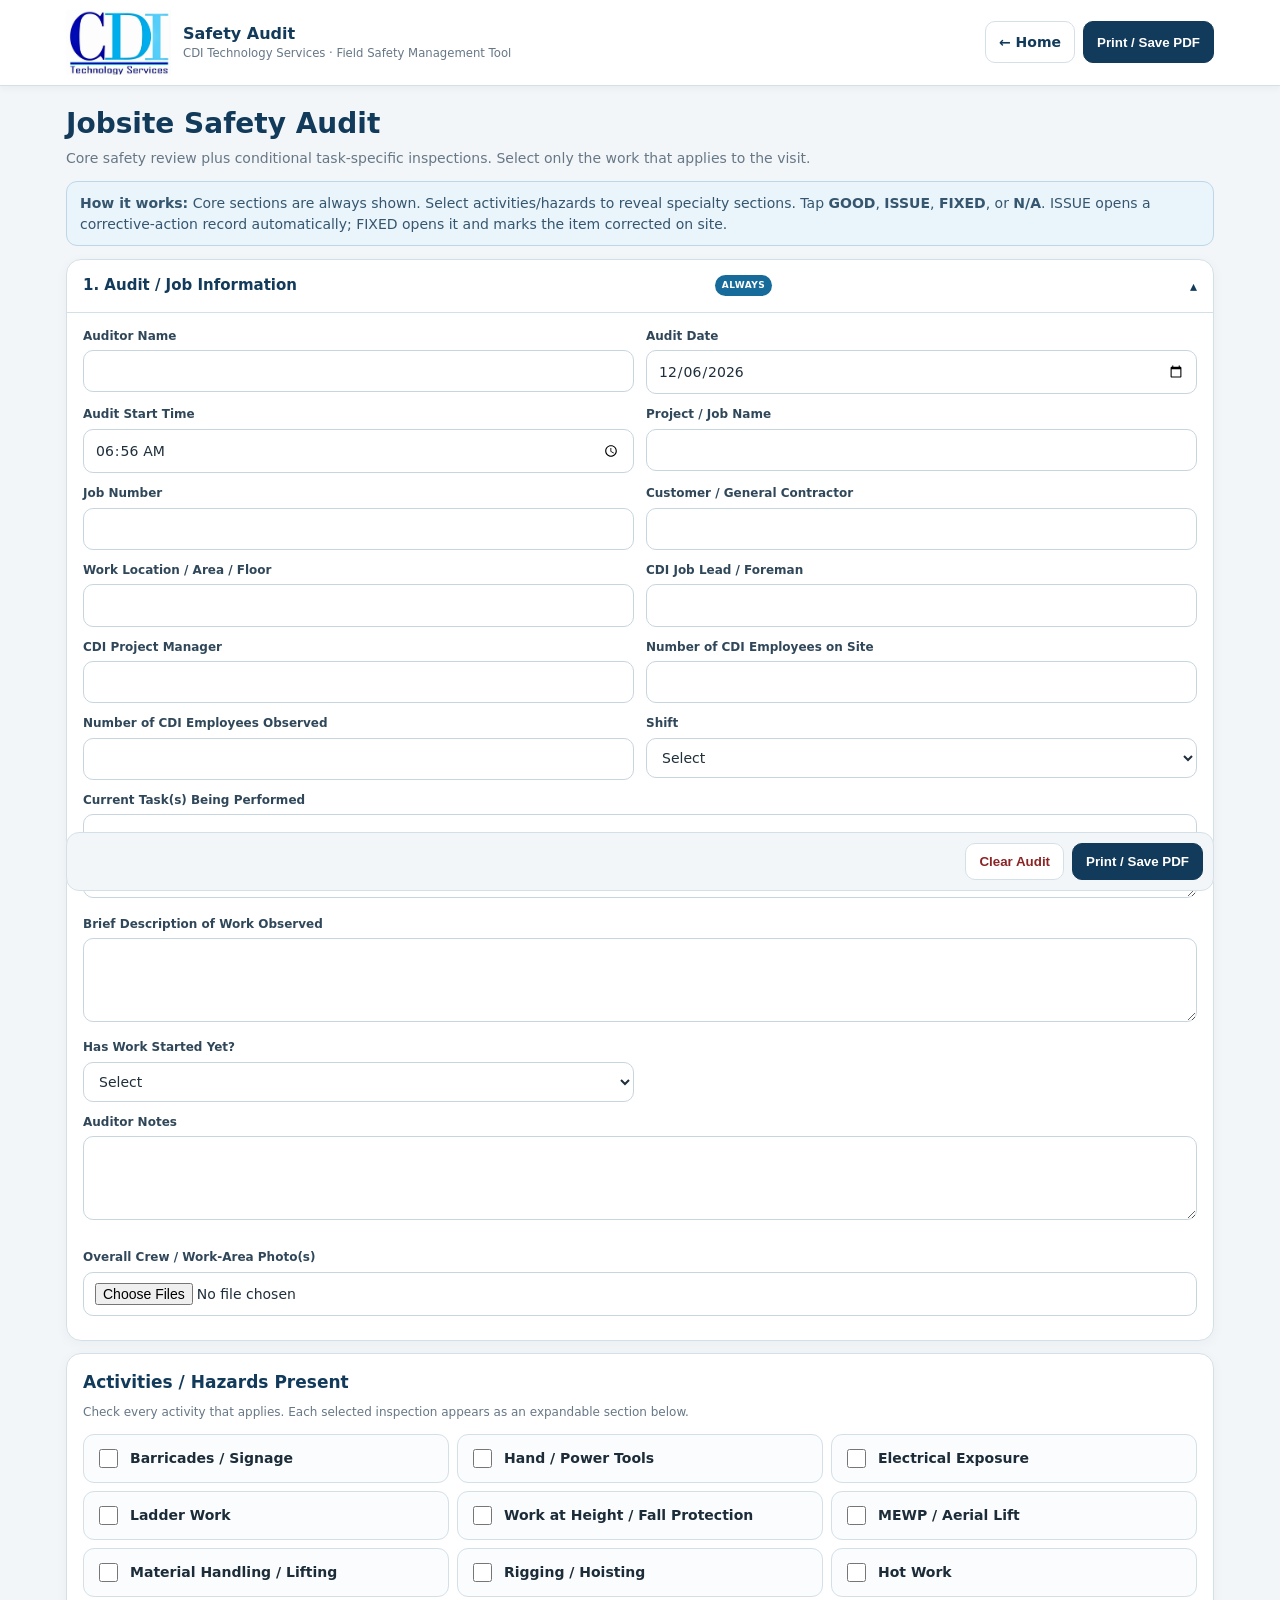
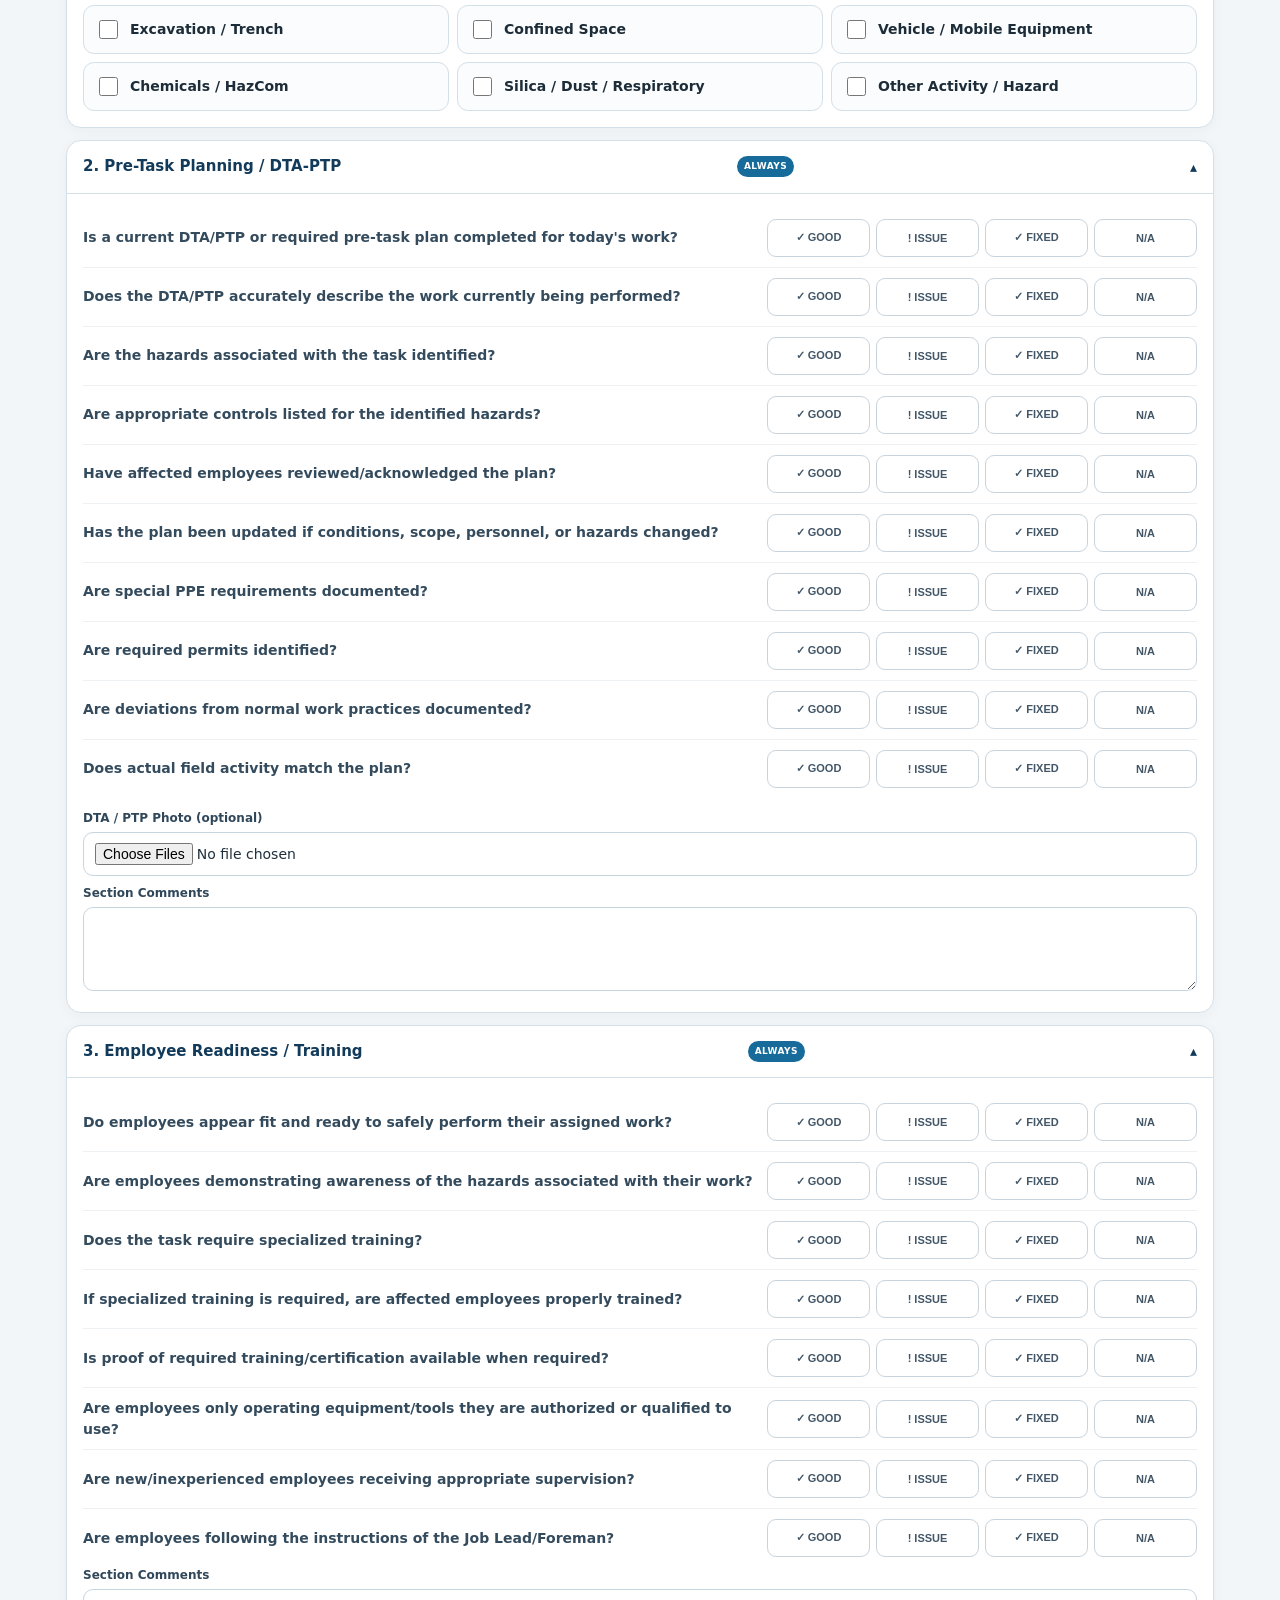
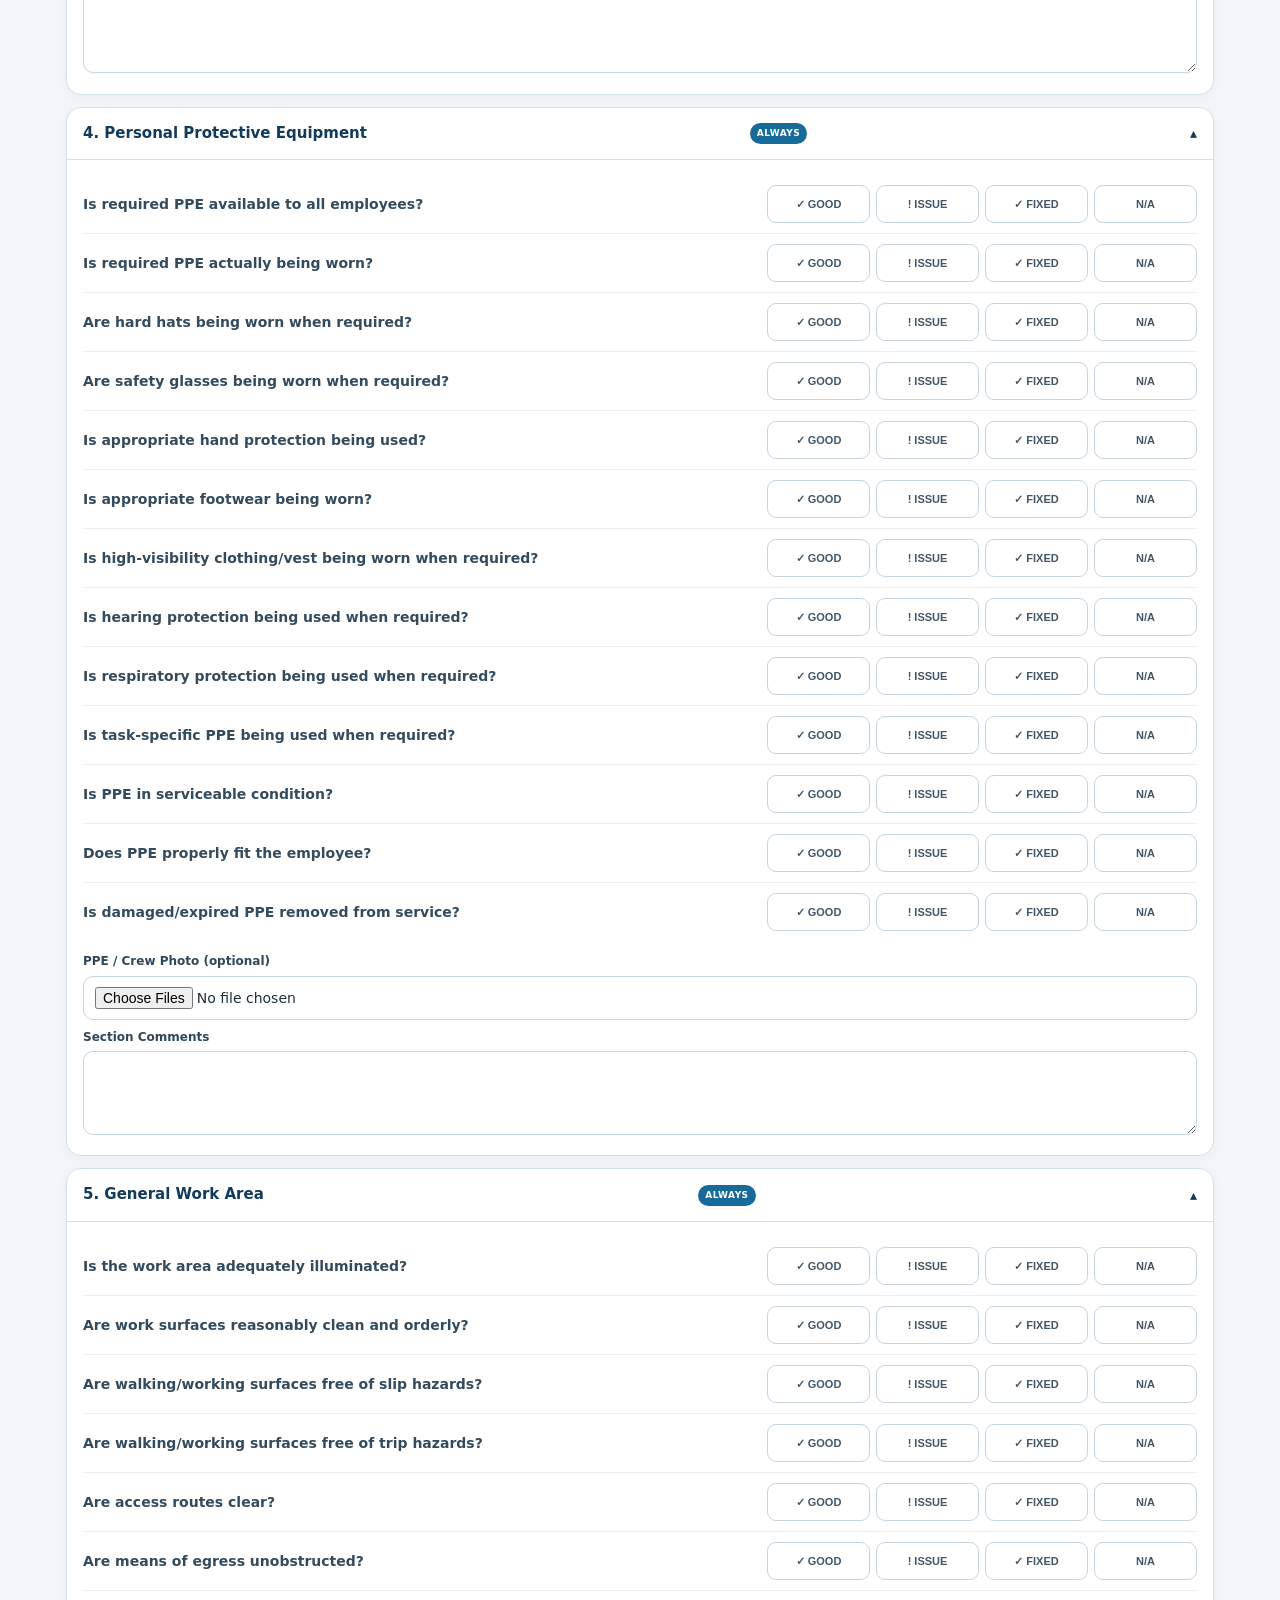
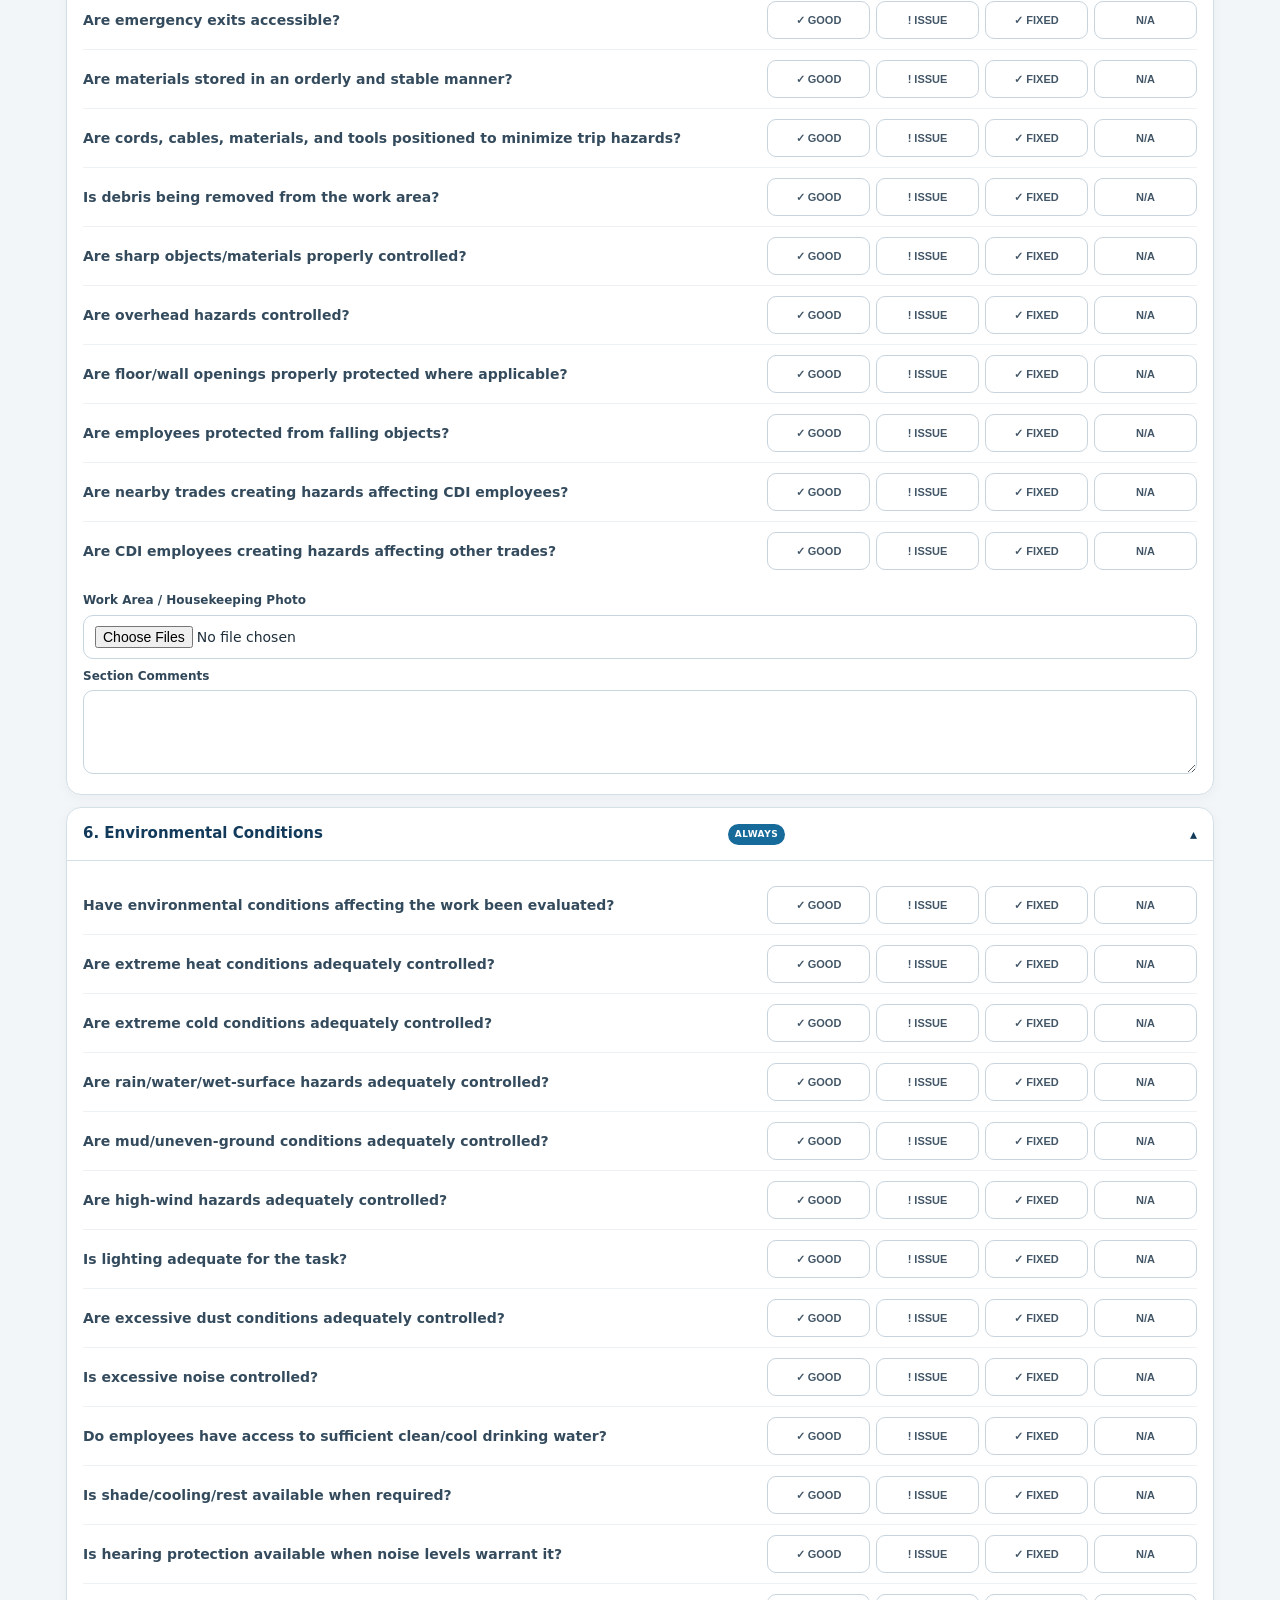
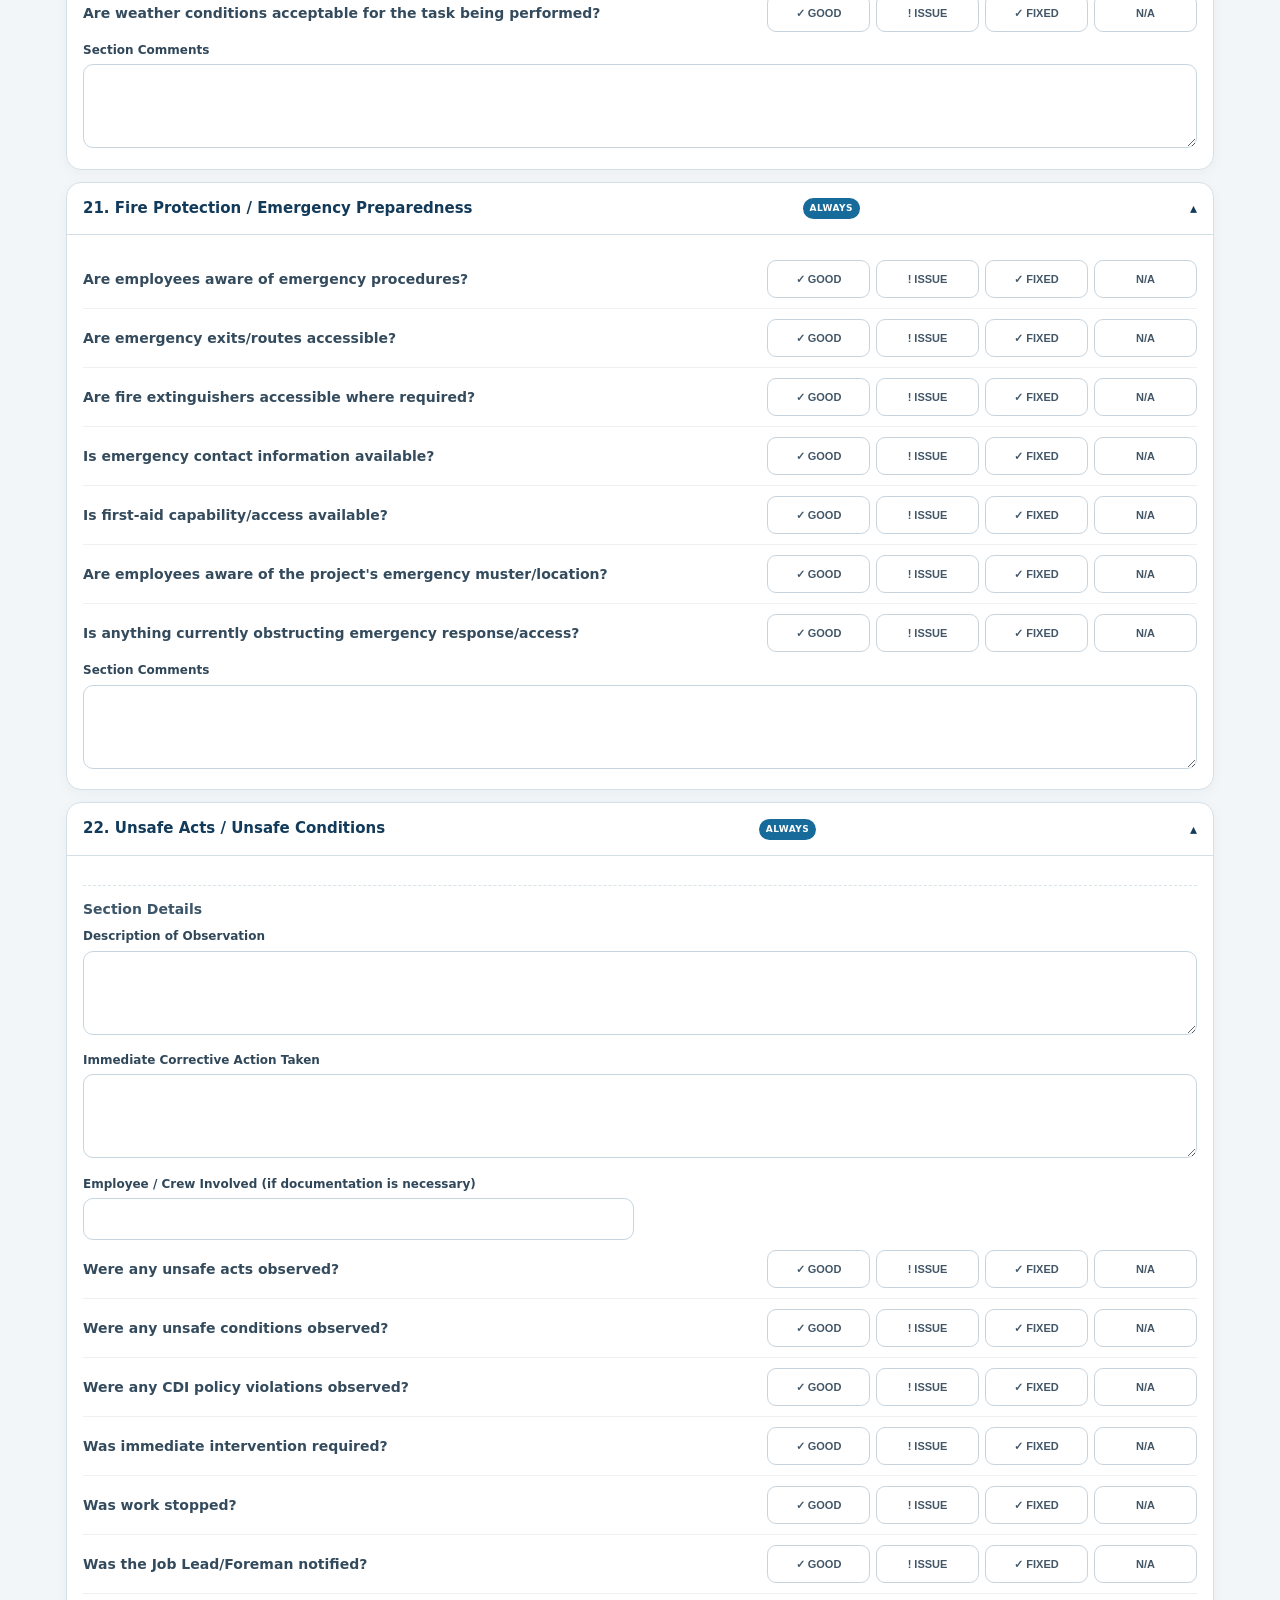
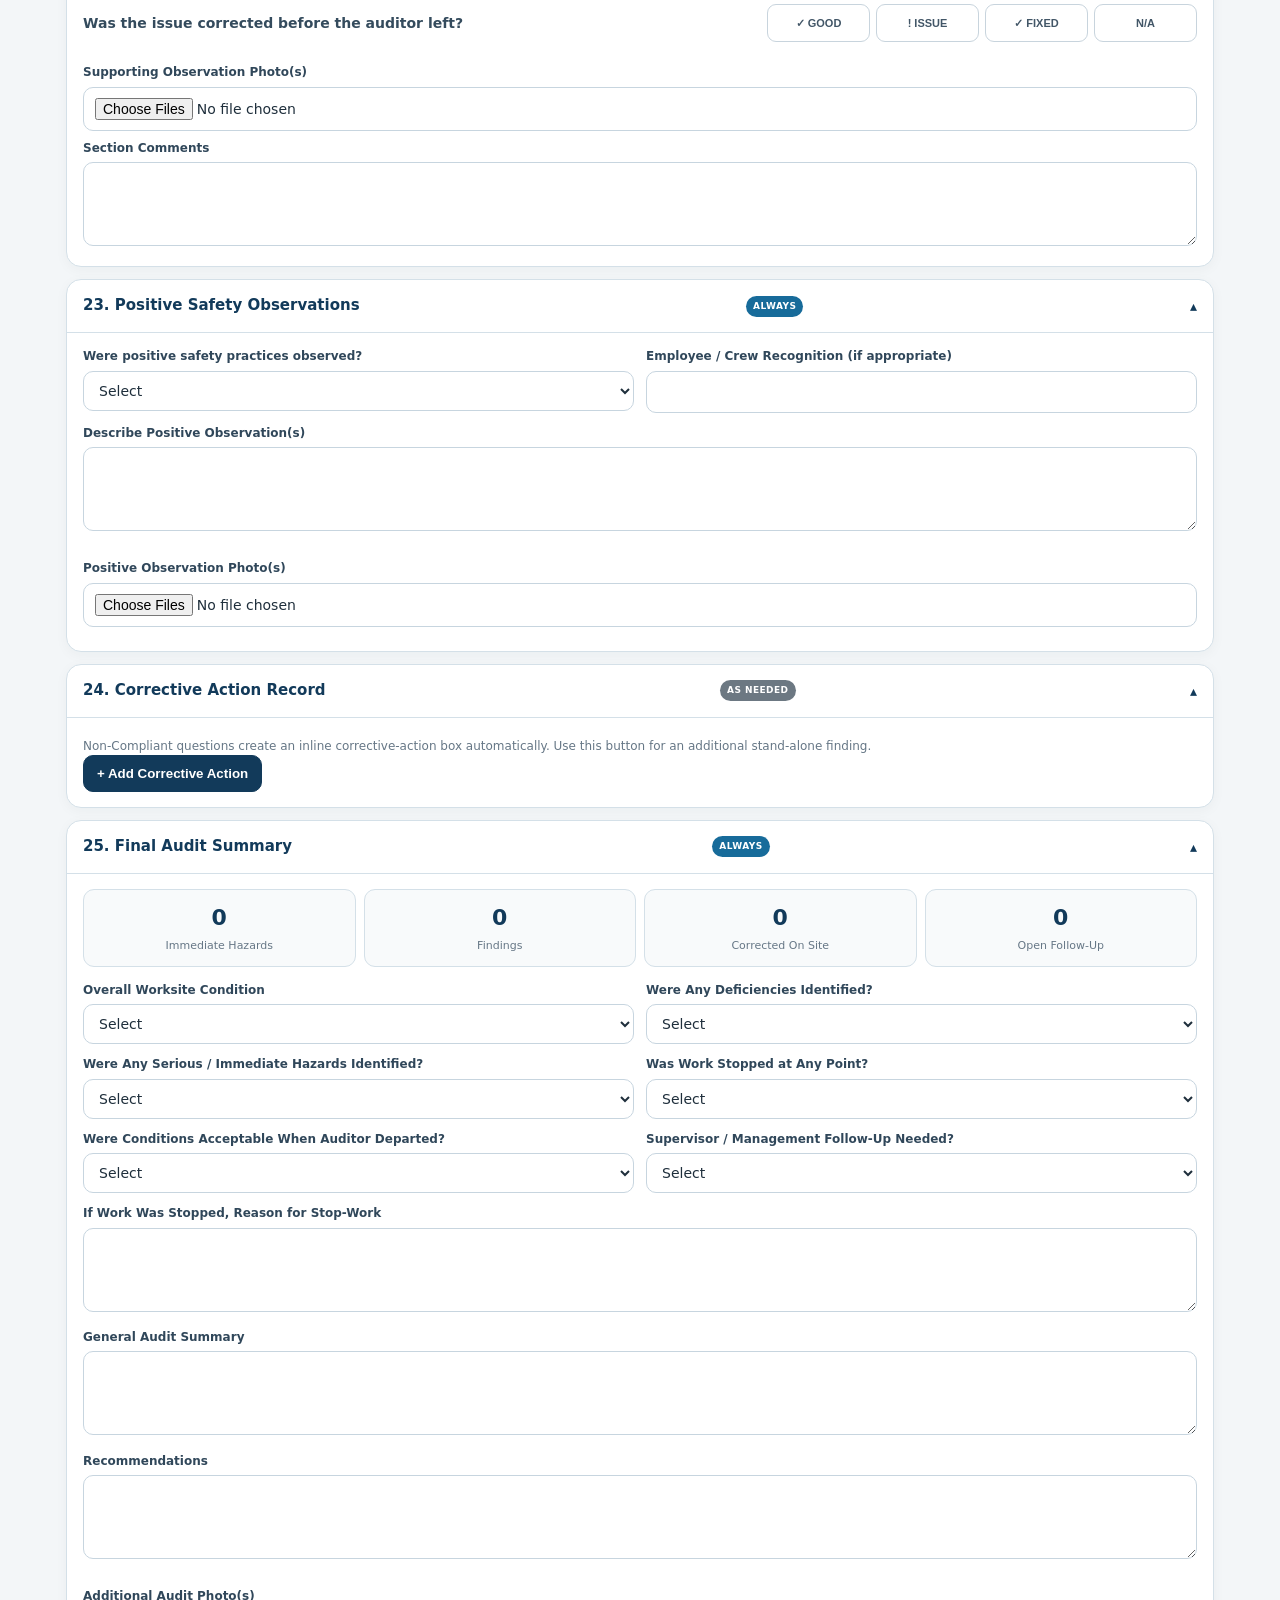
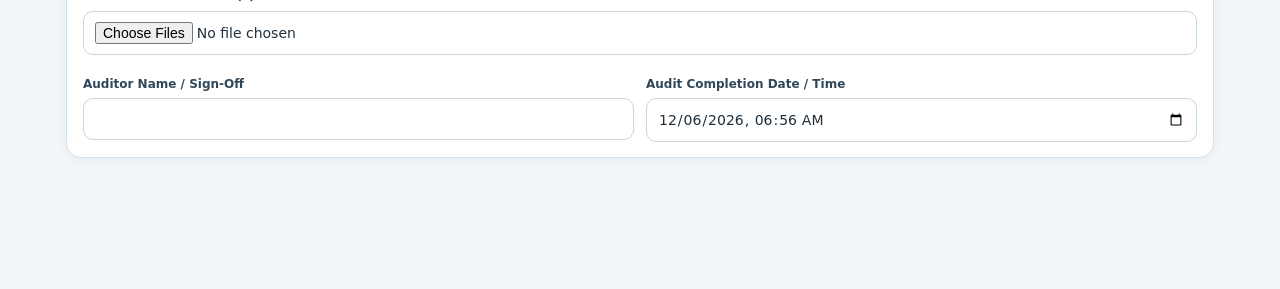
==== commit ca2be064: "Update audit form response options and layout" ====
--- a/audit.html
+++ b/audit.html
@@ -21,7 +21,14 @@
 .grid2{display:grid;grid-template-columns:repeat(2,minmax(0,1fr));gap:12px}.span2{grid-column:1/-1}.field>span{display:block;font-weight:800;font-size:12px;margin:0 0 5px;color:#30475a}
 input,select,textarea{width:100%;border:1px solid #c7d5df;border-radius:10px;background:#fff;color:#1f2f3c;padding:10px 11px;font:inherit}textarea{min-height:84px;resize:vertical}
 .activities{display:grid;grid-template-columns:repeat(3,minmax(0,1fr));gap:8px}.activity{display:flex;gap:9px;align-items:center;padding:11px;border:1px solid var(--line);border-radius:11px;background:#fafcfd;cursor:pointer;font-weight:700}.activity input{width:19px;height:19px;accent-color:var(--blue)}.activity:has(input:checked){background:#edf7fc;border-color:#7aafd0}
-.conditional-wrap{display:none}.conditional-wrap.active{display:block}.q-list{display:grid}.qrow{padding:10px 0;border-bottom:1px solid #edf1f4}.qrow:last-child{border-bottom:0}.qmain{display:grid;grid-template-columns:minmax(0,1fr) 210px;gap:12px;align-items:center}.qtext{font-weight:670;color:#344b5d}.response.noncompliant{border-color:#c96060;background:#fff7f6;color:#8e2222}.response.corrected{border-color:#d9ae4a;background:#fff9e8;color:#785600}.response.compliant{border-color:#70b68f;background:#f2fbf5;color:#17653c}
+.conditional-wrap{display:none}.conditional-wrap.active{display:block}.q-list{display:grid}.qrow{padding:10px 0;border-bottom:1px solid #edf1f4}.qrow:last-child{border-bottom:0}.qmain{display:grid;grid-template-columns:minmax(0,1fr) minmax(330px,430px);gap:12px;align-items:center}.qtext{font-weight:670;color:#344b5d}
+.audit-seg{display:grid;grid-template-columns:repeat(4,1fr);gap:6px}
+.audit-choice{appearance:none;border:1px solid #c8d4dd;background:#fff;color:#425667;border-radius:9px;padding:9px 7px;font-size:11px;font-weight:900;cursor:pointer;min-height:38px}
+.audit-choice:hover{background:#f5f8fa}
+.audit-choice.good.active{background:#eaf8f0;border-color:#65b486;color:#17663d}
+.audit-choice.issue.active{background:#fff0ef;border-color:#dc6a63;color:#982a24}
+.audit-choice.fixed.active{background:#fff7df;border-color:#d9ad42;color:#795700}
+.audit-choice.na.active{background:#eef2f5;border-color:#aebbc5;color:#53636f}
 .inline-ca{display:none;margin:10px 0 2px;padding:12px;border:1px solid #efc0bc;background:var(--badbg);border-radius:11px}.inline-ca.open{display:block}.inline-ca h4{margin:0 0 9px;color:#8d2626}.ca-grid{display:grid;grid-template-columns:repeat(2,minmax(0,1fr));gap:9px}
 .section-extra{margin-top:14px;padding-top:13px;border-top:1px dashed #d9e3ea}.section-extra h4{margin:0 0 9px;color:#3c5568}
 .photo-block{margin-top:12px}.photo-block .field{margin-bottom:7px}.photo-preview{display:grid;grid-template-columns:repeat(auto-fill,minmax(230px,1fr));gap:12px;margin-top:9px}.photo-card{position:relative;border:1px solid var(--line);border-radius:12px;overflow:hidden;background:#f7fafc}.photo-card img{display:block;width:100%;height:220px;object-fit:contain;background:#13202a;cursor:zoom-in}.photo-card small{display:block;padding:7px 9px;color:#5f7180;white-space:nowrap;overflow:hidden;text-overflow:ellipsis}
@@ -30,7 +37,7 @@
 .footer-actions{position:sticky;bottom:9px;z-index:30;display:flex;justify-content:flex-end;gap:8px;padding:10px;border:1px solid var(--line);background:rgba(243,246,248,.94);backdrop-filter:blur(7px);border-radius:13px}
 .lightbox{position:fixed;inset:0;z-index:9999;background:rgba(0,0,0,.88);display:none;align-items:center;justify-content:center;padding:22px}.lightbox.open{display:flex}.lightbox img{max-width:96vw;max-height:90vh;object-fit:contain;border-radius:8px}.lightbox button{position:absolute;right:20px;top:18px;width:44px;height:44px;border:0;border-radius:50%;background:#fff;color:#111;font-size:22px;cursor:pointer}
 .help{color:var(--muted);font-size:12px;margin:5px 0 0}.subhead{margin:0 0 10px;color:var(--navy);font-size:17px}
-@media(max-width:780px){.grid2,.activities,.summary,.ca-grid{grid-template-columns:1fr}.qmain{grid-template-columns:1fr}.brand img{width:82px}.head{align-items:flex-start}.actions{justify-content:flex-end}.photo-preview{grid-template-columns:1fr}.photo-card img{height:280px}.footer-actions{flex-direction:column}.footer-actions .btn{width:100%}}
+@media(max-width:780px){.grid2,.activities,.summary,.ca-grid{grid-template-columns:1fr}.qmain{grid-template-columns:1fr}.audit-seg{grid-template-columns:repeat(4,1fr)}.audit-choice{padding:11px 4px;font-size:10px}.brand img{width:82px}.head{align-items:flex-start}.actions{justify-content:flex-end}.photo-preview{grid-template-columns:1fr}.photo-card img{height:280px}.footer-actions{flex-direction:column}.footer-actions .btn{width:100%}}
 @media print{header,.no-print,.footer-actions,.lightbox{display:none!important}body{background:#fff}main{max-width:none;margin:0;padding:0}.card,details.section{box-shadow:none;break-inside:avoid}.conditional-wrap:not(.active){display:none!important}details.section>summary:after{display:none}.section-body{display:block!important}.photo-preview{grid-template-columns:repeat(2,1fr)}.photo-card img{height:240px;object-fit:contain;background:#fff}.photo-card small{white-space:normal}input,select,textarea{border:0!important;padding:0!important;appearance:none;background:transparent!important}.inline-ca{display:block!important}.activity-card{display:none!important}}
 </style>
 </head>
@@ -38,7 +45,7 @@
 <header class="no-print"><div class="head"><div class="brand"><img src="assets/cdi-logo.jpg" alt="CDI Technology Services logo"><div><b>Safety Audit</b><small>CDI Technology Services · Field Safety Management Tool</small></div></div><div class="actions"><a class="back" href="index.html">← Home</a><button class="btn primary" type="button" onclick="window.print()">Print / Save PDF</button></div></div></header>
 <main>
 <section class="hero"><h1>Jobsite Safety Audit</h1><p>Core safety review plus conditional task-specific inspections. Select only the work that applies to the visit.</p></section>
-<div class="notice no-print"><b>How it works:</b> Core sections are always shown. Select activities/hazards to reveal specialty sections. Choosing <b>Non-Compliant</b> automatically opens a corrective-action record directly under that question.</div>
+<div class="notice no-print"><b>How it works:</b> Core sections are always shown. Select activities/hazards to reveal specialty sections. Tap <b>GOOD</b>, <b>ISSUE</b>, <b>FIXED</b>, or <b>N/A</b>. ISSUE opens a corrective-action record automatically; FIXED opens it and marks the item corrected on site.</div>
 
 <details class="section" open>
 <summary><span>1. Audit / Job Information</span><span class="tag">ALWAYS</span></summary>
@@ -122,10 +129,9 @@
 
 <script>
 const sections = [{"id": "ptp", "title": "2. Pre-Task Planning / DTA-PTP", "always": true, "questions": ["Is a current DTA/PTP or required pre-task plan completed for today's work?", "Does the DTA/PTP accurately describe the work currently being performed?", "Are the hazards associated with the task identified?", "Are appropriate controls listed for the identified hazards?", "Have affected employees reviewed/acknowledged the plan?", "Has the plan been updated if conditions, scope, personnel, or hazards changed?", "Are special PPE requirements documented?", "Are required permits identified?", "Are deviations from normal work practices documented?", "Does actual field activity match the plan?"], "photos": ["DTA / PTP Photo (optional)"]}, {"id": "training", "title": "3. Employee Readiness / Training", "always": true, "questions": ["Do employees appear fit and ready to safely perform their assigned work?", "Are employees demonstrating awareness of the hazards associated with their work?", "Does the task require specialized training?", "If specialized training is required, are affected employees properly trained?", "Is proof of required training/certification available when required?", "Are employees only operating equipment/tools they are authorized or qualified to use?", "Are new/inexperienced employees receiving appropriate supervision?", "Are employees following the instructions of the Job Lead/Foreman?"]}, {"id": "ppe", "title": "4. Personal Protective Equipment", "always": true, "questions": ["Is required PPE available to all employees?", "Is required PPE actually being worn?", "Are hard hats being worn when required?", "Are safety glasses being worn when required?", "Is appropriate hand protection being used?", "Is appropriate footwear being worn?", "Is high-visibility clothing/vest being worn when required?", "Is hearing protection being used when required?", "Is respiratory protection being used when required?", "Is task-specific PPE being used when required?", "Is PPE in serviceable condition?", "Does PPE properly fit the employee?", "Is damaged/expired PPE removed from service?"], "photos": ["PPE / Crew Photo (optional)"]}, {"id": "workarea", "title": "5. General Work Area", "always": true, "questions": ["Is the work area adequately illuminated?", "Are work surfaces reasonably clean and orderly?", "Are walking/working surfaces free of slip hazards?", "Are walking/working surfaces free of trip hazards?", "Are access routes clear?", "Are means of egress unobstructed?", "Are emergency exits accessible?", "Are materials stored in an orderly and stable manner?", "Are cords, cables, materials, and tools positioned to minimize trip hazards?", "Is debris being removed from the work area?", "Are sharp objects/materials properly controlled?", "Are overhead hazards controlled?", "Are floor/wall openings properly protected where applicable?", "Are employees protected from falling objects?", "Are nearby trades creating hazards affecting CDI employees?", "Are CDI employees creating hazards affecting other trades?"], "photos": ["Work Area / Housekeeping Photo"]}, {"id": "environment", "title": "6. Environmental Conditions", "always": true, "questions": ["Have environmental conditions affecting the work been evaluated?", "Are extreme heat conditions adequately controlled?", "Are extreme cold conditions adequately controlled?", "Are rain/water/wet-surface hazards adequately controlled?", "Are mud/uneven-ground conditions adequately controlled?", "Are high-wind hazards adequately controlled?", "Is lighting adequate for the task?", "Are excessive dust conditions adequately controlled?", "Is excessive noise controlled?", "Do employees have access to sufficient clean/cool drinking water?", "Is shade/cooling/rest available when required?", "Is hearing protection available when noise levels warrant it?", "Are weather conditions acceptable for the task being performed?"]}, {"id": "barricades", "title": "7. Barricades / Signage / Public Protection", "label": "Barricades / Signage", "questions": ["Does this work require a barricaded/restricted area?", "Is the barricade correctly installed?", "Is the barricade large enough to protect the actual hazard area?", "Is the barricade maintained and intact?", "Are required warning signs posted?", "Does signage accurately identify the hazard?", "Is required contact information current?", "Does barricade tape correspond with the warning level/signage (Caution / Danger)?", "Are unauthorized individuals being kept outside the restricted area?", "Are pedestrian routes safely maintained around the work?", "Are doors/walkways/egress routes affected by the barricade and, if so, safely controlled?"], "photos": ["Wide Photo of Barricaded Area", "Close-Up Photo of Signage"]}, {"id": "tools", "title": "8. Hand Tools / Power Tools / Equipment", "label": "Hand / Power Tools", "questions": ["Are tools appropriate for the task?", "Have tools/equipment been inspected before use?", "Is required inspection/color coding current?", "Are guards and safety devices installed and functional?", "Are tools free from visible damage?", "Are employees using tools according to their intended purpose?", "Are employees trained/qualified to use the tools involved?", "Are defective tools immediately removed from service?", "Are defective tools tagged or otherwise clearly identified?", "Are battery-powered tools/batteries in good condition?", "Are cords/plugs free from damage?", "Are corded tools properly grounded or double-insulated as applicable?", "Are extension cords appropriate for the environment/use?", "Are temporary power connections protected?", "Are tools stored safely when not being used?", "Are cutting/drilling operations controlled for flying debris?", "Is dust collection/control being used where applicable?"], "photos": ["Tool / Equipment Deficiency Photo (optional)"]}, {"id": "electrical", "title": "9. Electrical Exposure", "label": "Electrical Exposure", "questions": ["Are employees exposed to energized electrical components?", "Has equipment been de-energized where required?", "Is appropriate lockout/tagout being used where applicable?", "Are panels/cabinets kept closed when appropriate?", "Are open electrical boxes/panels protected?", "Are temporary electrical installations protected from damage?", "Are appropriate clearances maintained around electrical equipment?", "Are cords protected from water, sharp edges, traffic, and pinch points?", "Are GFCIs being used where required?", "Is electrical PPE being used when required?", "Are employees performing electrical work properly qualified?"]}, {"id": "ladder", "title": "10. Ladder Work", "label": "Ladder Work", "fields": [["Ladder Type", "text"], ["Ladder Size / Height", "text"], ["Ladder Permit Required?", "select_yesno"]], "questions": ["Is a ladder required for the task?", "Is the selected ladder appropriate for the work?", "Has the ladder been inspected before use?", "Is the ladder free from visible damage?", "Are required labels present and readable?", "Is the ladder on a stable/level surface?", "Is the ladder positioned correctly?", "Is the ladder secured where required?", "Are employees maintaining proper contact while climbing/working?", "Are employees staying within the manufacturer's working position/limits?", "Are employees avoiding overreaching?", "Are employees using the top/platform correctly?", "Are employees trained in ladder use?", "Is the area around the ladder controlled from traffic/other hazards?", "Is ladder use allowed by the project/GC for this task?", "If a ladder permit is required, is it complete?"], "photos": ["Ladder Photo", "Ladder Permit Photo (if applicable)"]}, {"id": "fall", "title": "11. Work at Height / Fall Protection", "label": "Work at Height / Fall Protection", "fields": [["Approximate Working Height", "text"], ["Fall Protection System", "text"], ["Anchor Point Description", "text"]], "questions": ["Are employees exposed to a fall hazard?", "Is fall protection required?", "Are affected employees trained in fall protection?", "Is proof of training available where required?", "Has fall-protection equipment been inspected before use?", "Is fall-protection equipment in acceptable condition?", "Is equipment within required inspection/service life?", "Is the correct harness/lanyard/SRL being used?", "Is the connection method appropriate?", "Is an acceptable anchor point being used?", "Is the anchor point rated/designed for its intended fall-protection application?", "Is tie-off maintained as required?", "Are swing-fall hazards addressed?", "Is adequate fall clearance available?", "Is a rescue plan needed/available?"], "photos": ["Fall Protection Equipment Photo", "Anchor Point Photo", "Fall Protection Training Card Photo (if applicable)"]}, {"id": "mewp", "title": "12. MEWP / Aerial Lift", "label": "MEWP / Aerial Lift", "fields": [["MEWP Type", "text"], ["Unit Number / Equipment ID", "text"]], "questions": ["Is a MEWP being used?", "Has the required pre-use inspection been completed?", "Is the inspection documented?", "Is the MEWP free from obvious defects?", "Are controls functioning correctly?", "Are safety devices functional?", "Is the equipment being operated within manufacturer limits?", "Are operators currently trained/authorized?", "Is required certification/documentation available?", "Are occupants using required fall protection?", "Is the correct attachment point being used?", "Are gates/chains closed while elevated?", "Is the travel/work surface suitable?", "Are drop-offs, holes, slopes, and obstructions controlled?", "Are overhead obstructions present and controlled?", "Are electrical/overhead power hazards controlled?", "Is the area below/around the MEWP controlled when necessary?", "Is a spotter required?", "If a spotter is required, is one being used?", "Is a secondary guarding/containment/protection system required?", "If required, is the secondary guarding/containment/protection system installed and functional?"], "photos": ["Completed MEWP Inspection Sheet", "Operator Certification Photo", "MEWP In-Use Photo"]}, {"id": "material", "title": "13. Material Handling / Lifting", "label": "Material Handling / Lifting", "questions": ["Are employees manually lifting or moving material?", "Are loads within reasonable manual-handling capability?", "Are team lifts being used when necessary?", "Are carts/dollies/material-handling devices being used where appropriate?", "Are materials secured against shifting/falling?", "Are employees using appropriate lifting/body-positioning techniques?", "Are hands/fingers protected from pinch points?", "Are suspended loads involved?", "Are employees kept clear of suspended loads?", "Is mechanical lifting equipment being used?", "If mechanical lifting equipment is used, is it inspected and appropriate?"]}, {"id": "rigging", "title": "14. Rigging / Hoisting", "label": "Rigging / Hoisting", "questions": ["Is rigging/hoisting being performed?", "Are slings/rigging components inspected before use?", "Are tags/identification legible?", "Is rigging free from visible damage?", "Is rigging appropriate for the load?", "Is load capacity adequate?", "Are qualified personnel performing the rigging?", "Is the load properly balanced/secured?", "Is the area beneath the load controlled?", "Are tag lines used where appropriate?", "Are employees clear of pinch/crush zones?"]}, {"id": "hotwork", "title": "15. Hot Work", "label": "Hot Work", "fields": [["Hot Work Permit Number / Reference", "text"]], "questions": ["Is welding, cutting, grinding, brazing, or other hot work occurring?", "Is a hot-work permit required?", "Is the permit available/current?", "Have combustible materials been removed/protected?", "Is appropriate fire-extinguishing equipment immediately available?", "Is a fire watch required?", "If a fire watch is required, is one present?", "Are sparks/slag controlled?", "Is appropriate PPE being used?", "Is ventilation adequate?", "Are gas cylinders stored/secured properly where applicable?"], "photos": ["Hot Work Permit / Work Area Photo (optional)"]}, {"id": "excavation", "title": "16. Excavations / Trenches", "label": "Excavation / Trench", "fields": [["Approximate Depth", "text"]], "questions": ["Is CDI work occurring in or near an excavation/trench?", "Is safe access/egress provided?", "Is spoil/material kept an appropriate distance from the edge?", "Are employees protected from cave-in hazards when required?", "Are protective systems in place where required?", "Are underground utilities identified?", "Is water accumulation present and controlled?", "Are vehicles/equipment operating near the edge and safely controlled?", "Is the excavation inspected by the appropriate competent person where required?"]}, {"id": "confined", "title": "17. Confined Space", "label": "Confined Space", "questions": ["Does the work involve entry into a confined space?", "Has the space been evaluated?", "Is it a permit-required confined space?", "Is an entry permit required/current?", "Are entrants authorized/trained?", "Is atmospheric testing required?", "If atmospheric testing is required, has testing been completed?", "Is ventilation required/provided?", "Is an attendant required/present?", "Is communication maintained?", "Is rescue planning addressed?"], "photos": ["Confined Space Permit / Entry Setup Photo (optional)"]}, {"id": "mobile", "title": "18. Mobile Equipment / Vehicle Interaction", "label": "Vehicle / Mobile Equipment", "questions": ["Are employees working around vehicles/heavy/mobile equipment?", "Are designated pedestrian routes being used?", "Are employees visible to equipment operators?", "Is high-visibility PPE being used when required?", "Are backing/reversing hazards controlled?", "Is a spotter required?", "If a spotter is required, is one being used?", "Are equipment swing-radius/crush zones controlled?", "Are employees staying clear of operating equipment?"]}, {"id": "chemical", "title": "19. Chemical / Hazard Communication", "label": "Chemicals / HazCom", "questions": ["Are chemicals/hazardous products being used?", "Are containers properly labeled?", "Are secondary containers labeled?", "Are SDSs accessible?", "Are employees trained regarding the materials being used?", "Is required chemical PPE available/used?", "Are chemicals stored properly?", "Are incompatible materials separated where appropriate?", "Is spill-response equipment available when needed?"]}, {"id": "dust", "title": "20. Silica / Dust / Respiratory Hazards", "label": "Silica / Dust / Respiratory", "questions": ["Does the task generate silica, dust, fumes, vapors, or other airborne contaminants?", "Has an appropriate exposure-control method been selected?", "Is wet cutting/drilling being used where appropriate?", "Is local dust extraction/vacuum being used?", "Is the correct vacuum/filter being used?", "Is respiratory protection required?", "If respiratory protection is required, are affected employees authorized/trained/fit-tested as applicable?", "Are nearby employees protected from exposure?"]}, {"id": "emergency", "title": "21. Fire Protection / Emergency Preparedness", "always": true, "questions": ["Are employees aware of emergency procedures?", "Are emergency exits/routes accessible?", "Are fire extinguishers accessible where required?", "Is emergency contact information available?", "Is first-aid capability/access available?", "Are employees aware of the project's emergency muster/location?", "Is anything currently obstructing emergency response/access?"]}, {"id": "unsafe", "title": "22. Unsafe Acts / Unsafe Conditions", "always": true, "questions": ["Were any unsafe acts observed?", "Were any unsafe conditions observed?", "Were any CDI policy violations observed?", "Was immediate intervention required?", "Was work stopped?", "Was the Job Lead/Foreman notified?", "Was the issue corrected before the auditor left?"], "fields": [["Description of Observation", "textarea"], ["Immediate Corrective Action Taken", "textarea"], ["Employee / Crew Involved (if documentation is necessary)", "text"]], "photos": ["Supporting Observation Photo(s)"]}, {"id": "other", "title": "Other Activity / Hazard", "label": "Other Activity / Hazard", "fields": [["Describe Other Activity / Hazard", "textarea"]], "questions": ["Has the hazard been identified?", "Are appropriate controls in place?", "Are affected employees aware of the controls?"]}];
-const RESPONSE_OPTIONS = ["","Compliant","Non-Compliant","Corrected On Site","N/A"];
+const RESPONSE_OPTIONS = ["Good","Issue","Fixed","N/A"];
 
 function esc(s){return String(s).replace(/[&<>"']/g,c=>({"&":"&amp;","<":"&lt;",">":"&gt;","\"":"&quot;","'":"&#39;"}[c]));}
-function responseOptions(){return RESPONSE_OPTIONS.map(v=>`<option value="${esc(v)}">${v||"Select"}</option>`).join("");}
 
 function renderExtraFields(fields=[]){
   if(!fields.length) return "";
@@ -143,8 +149,16 @@
 
 function renderQuestion(text, sectionId, index){
   const qid=`${sectionId}-q${index}`;
-  return `<div class="qrow" data-question="${esc(text)}">
-    <div class="qmain"><div class="qtext">${esc(text)}</div><select class="response" data-qid="${qid}">${responseOptions()}</select></div>
+  return `<div class="qrow" data-question="${esc(text)}" data-status="">
+    <div class="qmain">
+      <div class="qtext">${esc(text)}</div>
+      <div class="audit-seg" role="group" aria-label="Audit result">
+        <button type="button" class="audit-choice good" data-status="Good" data-qid="${qid}">✓ GOOD</button>
+        <button type="button" class="audit-choice issue" data-status="Issue" data-qid="${qid}">! ISSUE</button>
+        <button type="button" class="audit-choice fixed" data-status="Fixed" data-qid="${qid}">✓ FIXED</button>
+        <button type="button" class="audit-choice na" data-status="N/A" data-qid="${qid}">N/A</button>
+      </div>
+    </div>
     <div class="inline-ca" id="ca-${qid}">
       <h4>Corrective Action Required</h4>
       <div class="ca-grid">
@@ -184,30 +198,38 @@
   if(e.target.checked && details) details.open=true;
 });
 
-function styleResponse(select){
-  select.classList.remove("noncompliant","corrected","compliant");
-  if(select.value==="Non-Compliant") select.classList.add("noncompliant");
-  if(select.value==="Corrected On Site") select.classList.add("corrected");
-  if(select.value==="Compliant") select.classList.add("compliant");
-}
+document.addEventListener("click",e=>{
+  const btn=e.target.closest(".audit-choice");
+  if(!btn) return;
+  const row=btn.closest(".qrow");
+  const qid=btn.dataset.qid;
+  const status=btn.dataset.status;
+  row.dataset.status=status;
+  row.querySelectorAll(".audit-choice").forEach(b=>b.classList.remove("active"));
+  btn.classList.add("active");
+
+  const panel=document.getElementById(`ca-${qid}`);
+  if(panel){
+    const open=status==="Issue" || status==="Fixed";
+    panel.classList.toggle("open",open);
+
+    if(open && !panel.querySelector(".ca-observation").value){
+      panel.querySelector(".ca-observation").value=row.dataset.question;
+    }
+
+    if(status==="Fixed"){
+      panel.querySelector(".ca-onsite").value="Yes";
+      panel.querySelector(".ca-status").value="Corrected";
+      panel.querySelector(".ca-followup").value="No";
+    } else if(status==="Issue"){
+      if(panel.querySelector(".ca-onsite").value==="Yes") panel.querySelector(".ca-onsite").value="No";
+      if(panel.querySelector(".ca-status").value==="Corrected") panel.querySelector(".ca-status").value="Open";
+    }
+  }
+  updateMetrics();
+});
 
 document.addEventListener("change",e=>{
-  if(e.target.classList.contains("response")){
-    styleResponse(e.target);
-    const panel=document.getElementById(`ca-${e.target.dataset.qid}`);
-    if(panel){
-      const open=e.target.value==="Non-Compliant" || e.target.value==="Corrected On Site";
-      panel.classList.toggle("open",open);
-      if(open && !panel.querySelector(".ca-observation").value){
-        panel.querySelector(".ca-observation").value=e.target.closest(".qrow").dataset.question;
-      }
-      if(e.target.value==="Corrected On Site"){
-        panel.querySelector(".ca-onsite").value="Yes";
-        panel.querySelector(".ca-status").value="Corrected";
-      }
-    }
-    updateMetrics();
-  }
   if(e.target.matches(".ca-priority,.ca-status,.ca-followup,.ca-onsite,.finding select,#seriousHazard")) updateMetrics();
 });
 
@@ -283,17 +305,18 @@
 });
 
 function updateMetrics(){
-  const responses=[...document.querySelectorAll(".response")];
-  const noncompliant=responses.filter(x=>x.value==="Non-Compliant");
-  const correctedResponses=responses.filter(x=>x.value==="Corrected On Site");
+  const rows=[...document.querySelectorAll(".qrow")];
+  const issues=rows.filter(x=>x.dataset.status==="Issue");
+  const fixed=rows.filter(x=>x.dataset.status==="Fixed");
   const openInline=[...document.querySelectorAll(".inline-ca.open")];
   const manual=[...document.querySelectorAll(".finding")];
   const immediateInline=openInline.filter(x=>x.querySelector(".ca-priority")?.value==="Immediate");
   const immediateManual=manual.filter(x=>x.querySelector(".finding-priority")?.value==="Immediate");
   const serious=document.getElementById("seriousHazard").value==="Yes"?1:0;
-  document.getElementById("metricFindings").textContent=noncompliant.length+correctedResponses.length+manual.length;
-  document.getElementById("metricCorrected").textContent=correctedResponses.length+
-    openInline.filter(x=>x.querySelector(".ca-onsite")?.value==="Yes").length+
+
+  document.getElementById("metricFindings").textContent=issues.length+fixed.length+manual.length;
+  document.getElementById("metricCorrected").textContent=fixed.length+
+    openInline.filter(x=>x.querySelector(".ca-onsite")?.value==="Yes" && x.closest(".qrow")?.dataset.status!=="Fixed").length+
     manual.filter(x=>x.querySelector(".finding-onsite")?.value==="Yes").length;
   document.getElementById("metricOpen").textContent=
     openInline.filter(x=>x.querySelector(".ca-followup")?.value==="Yes" && x.querySelector(".ca-status")?.value==="Open").length+
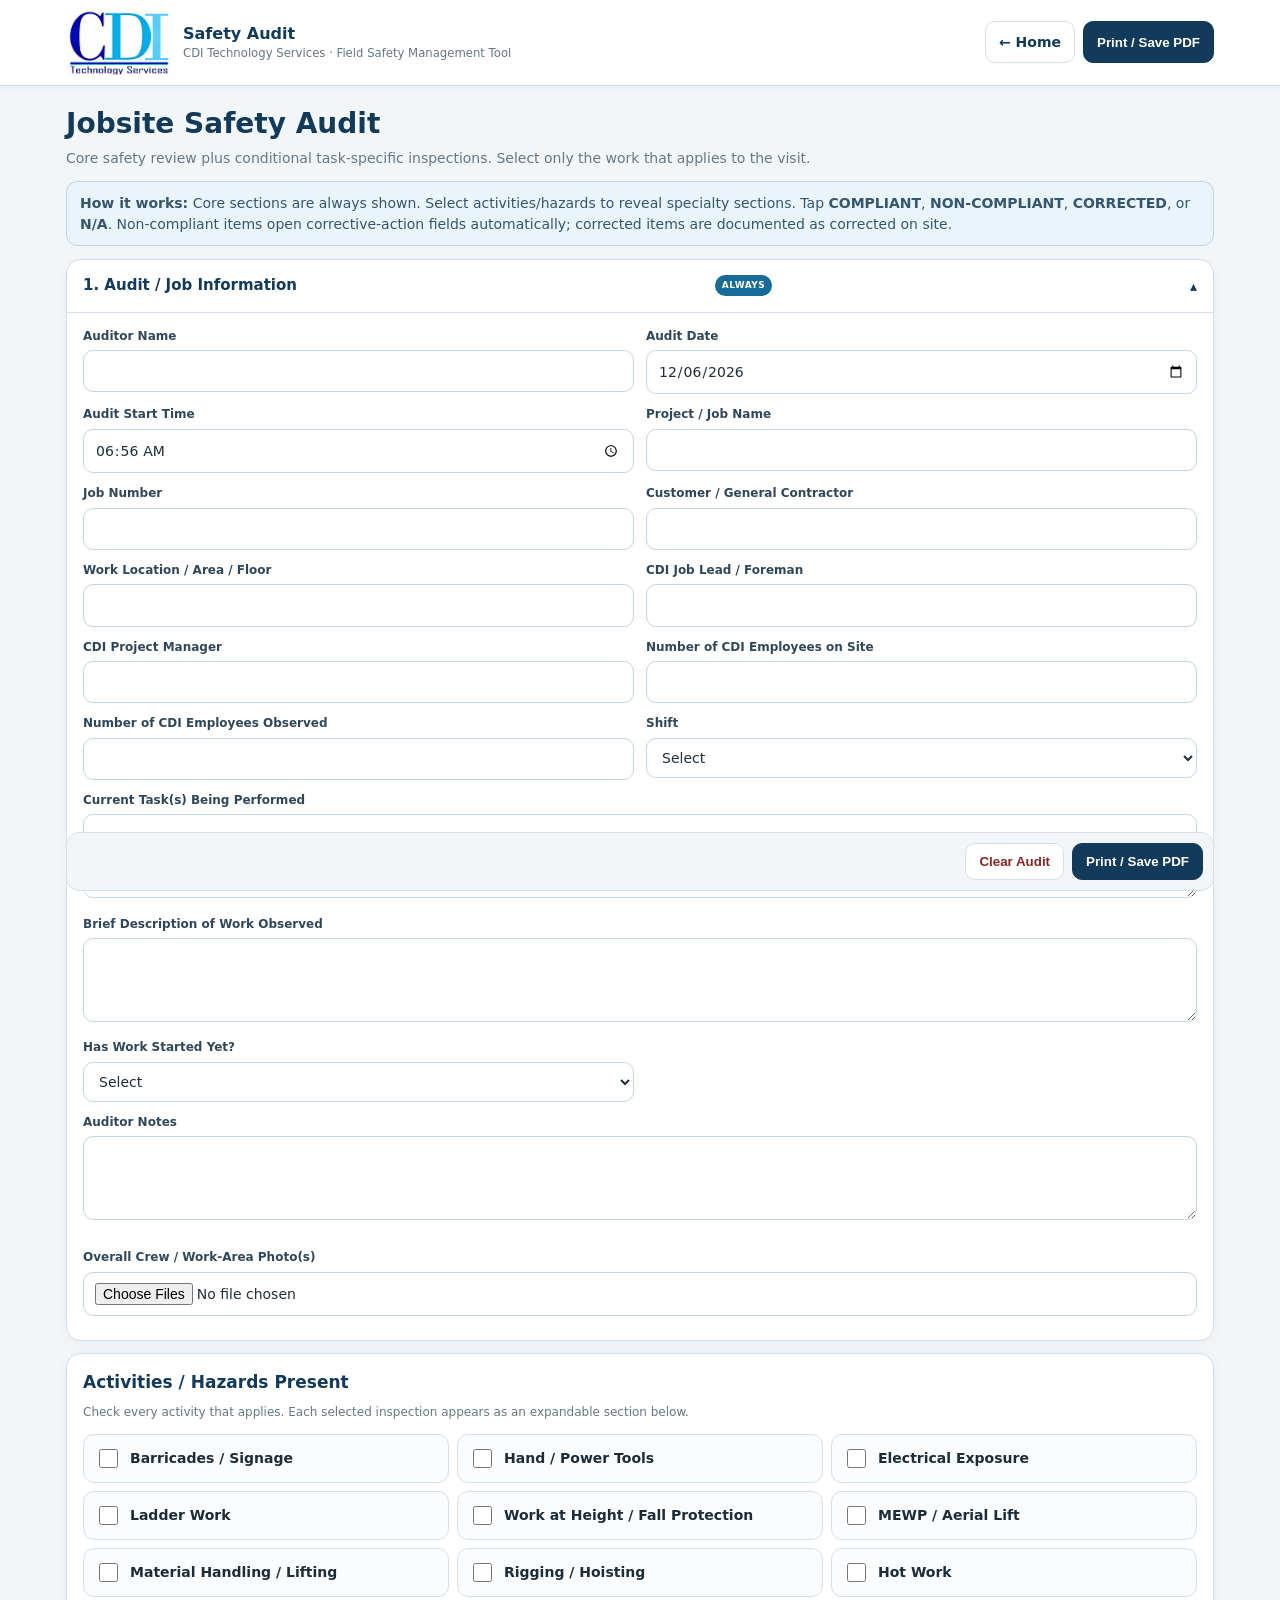
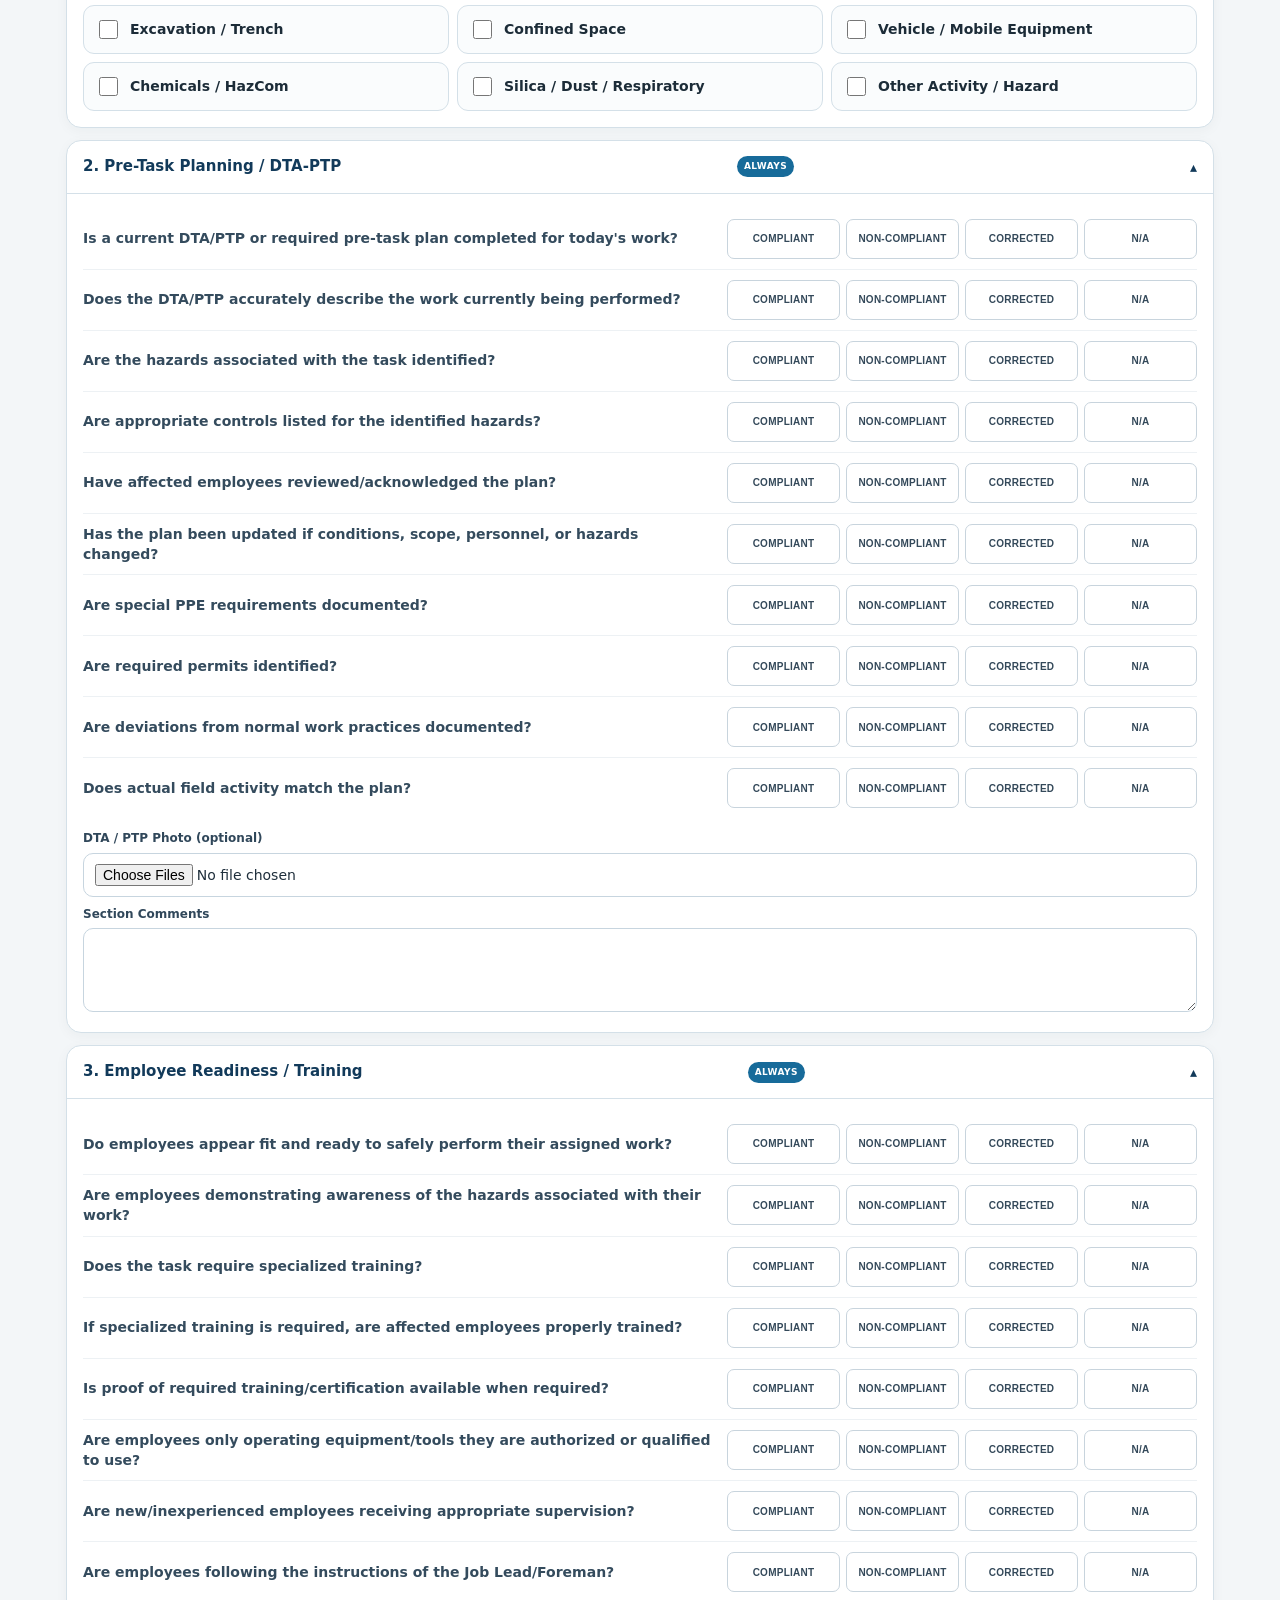
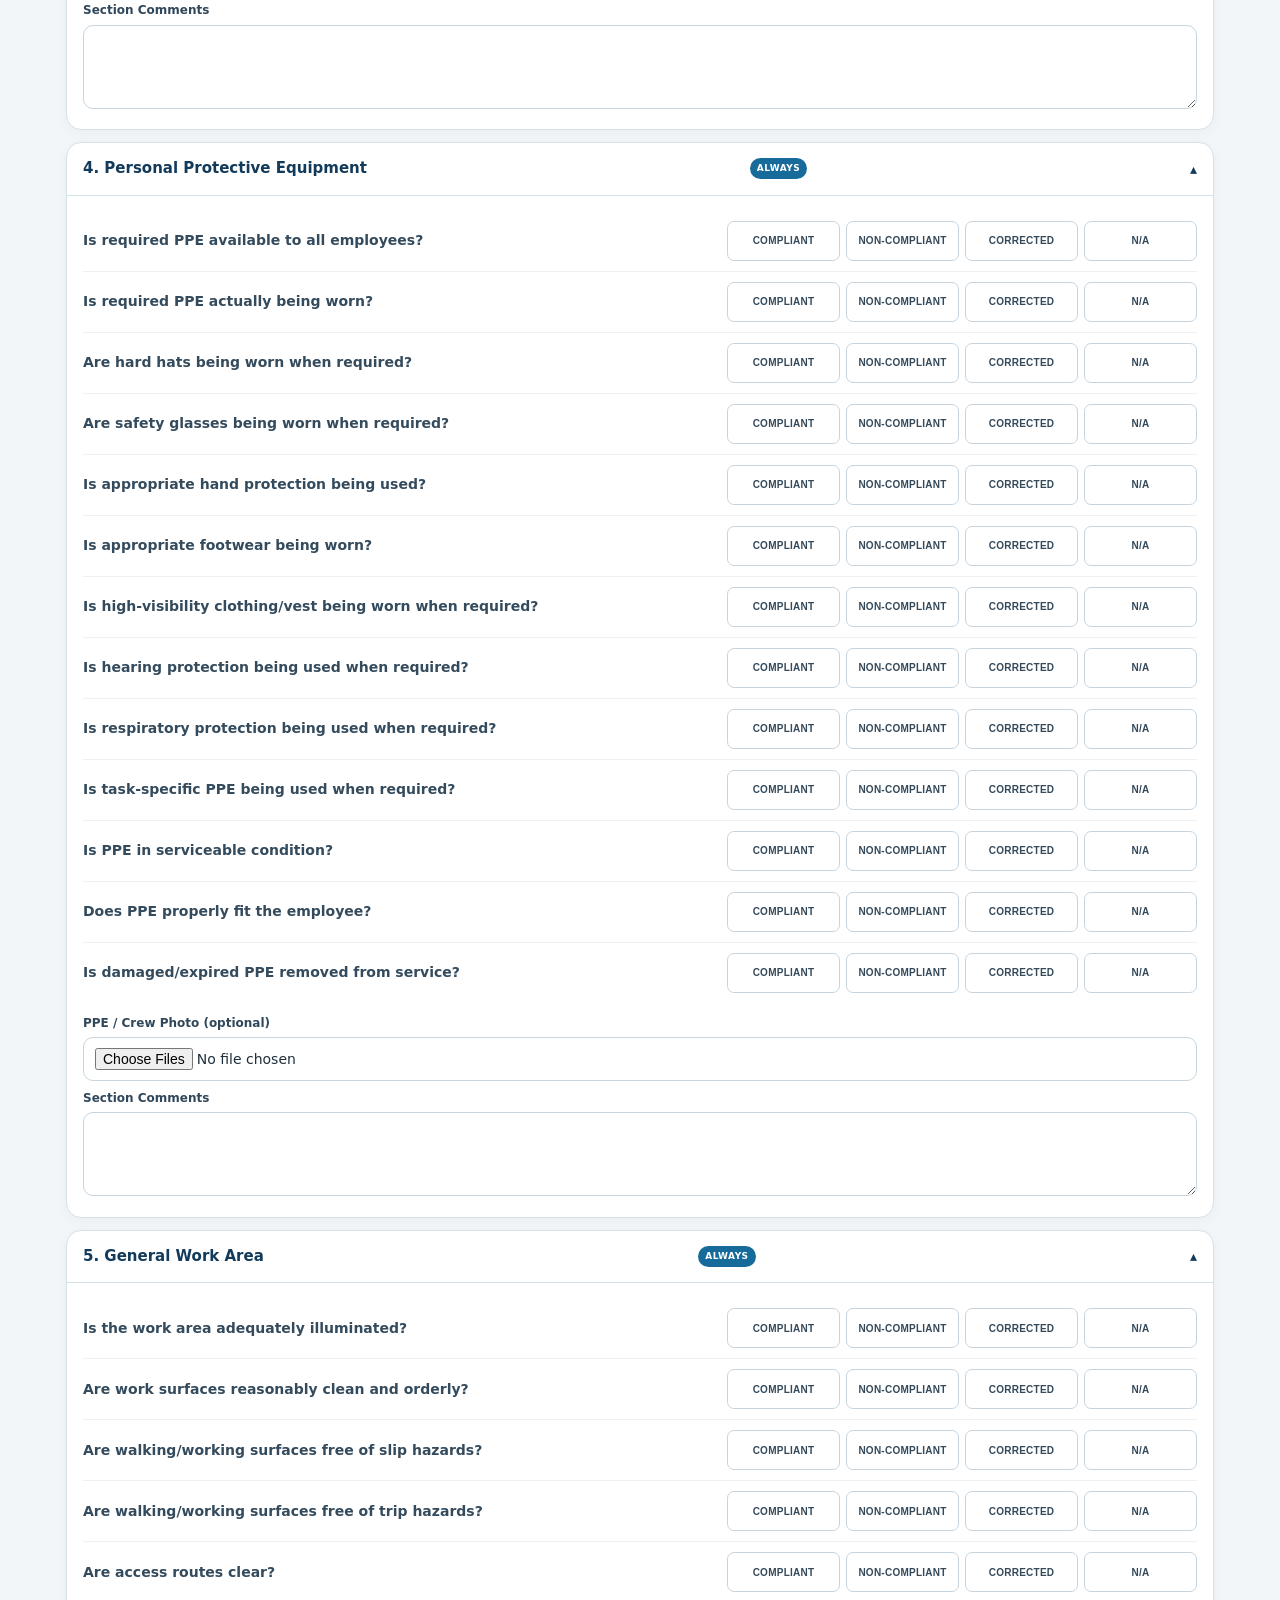
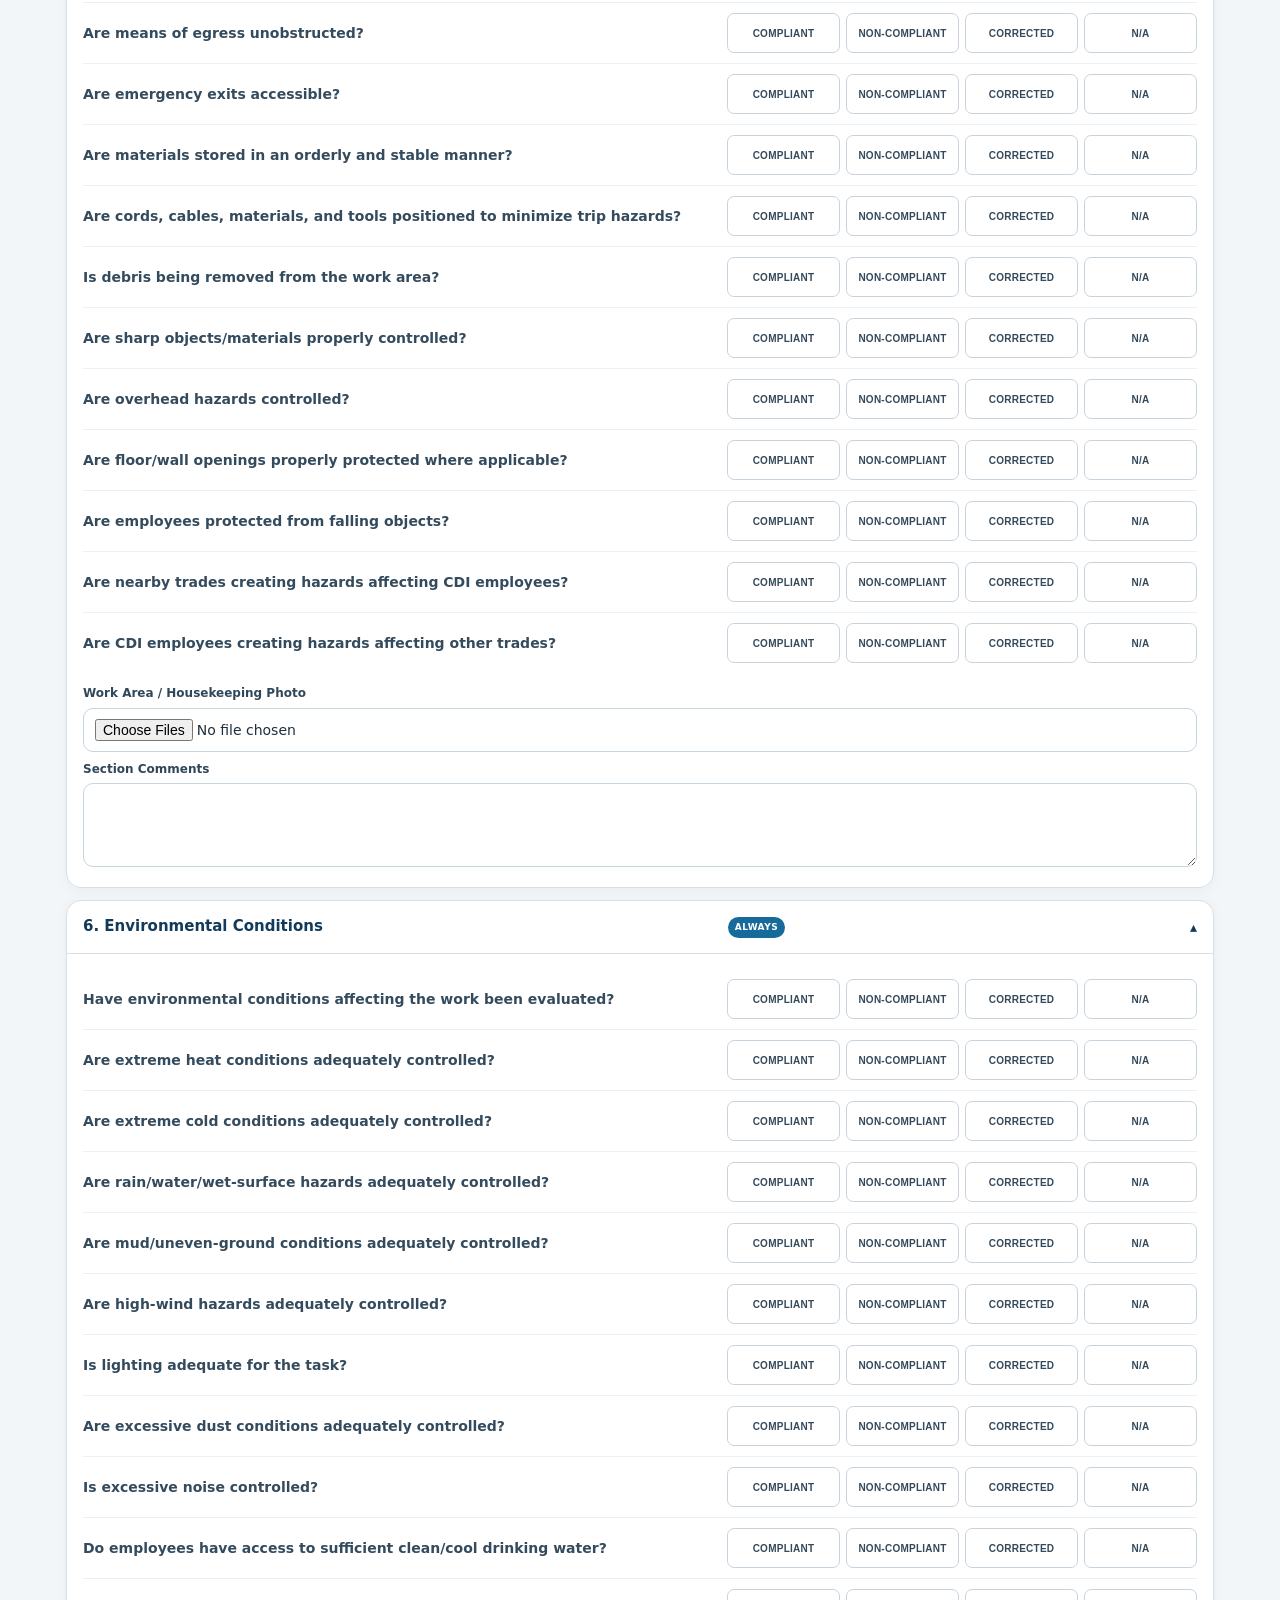
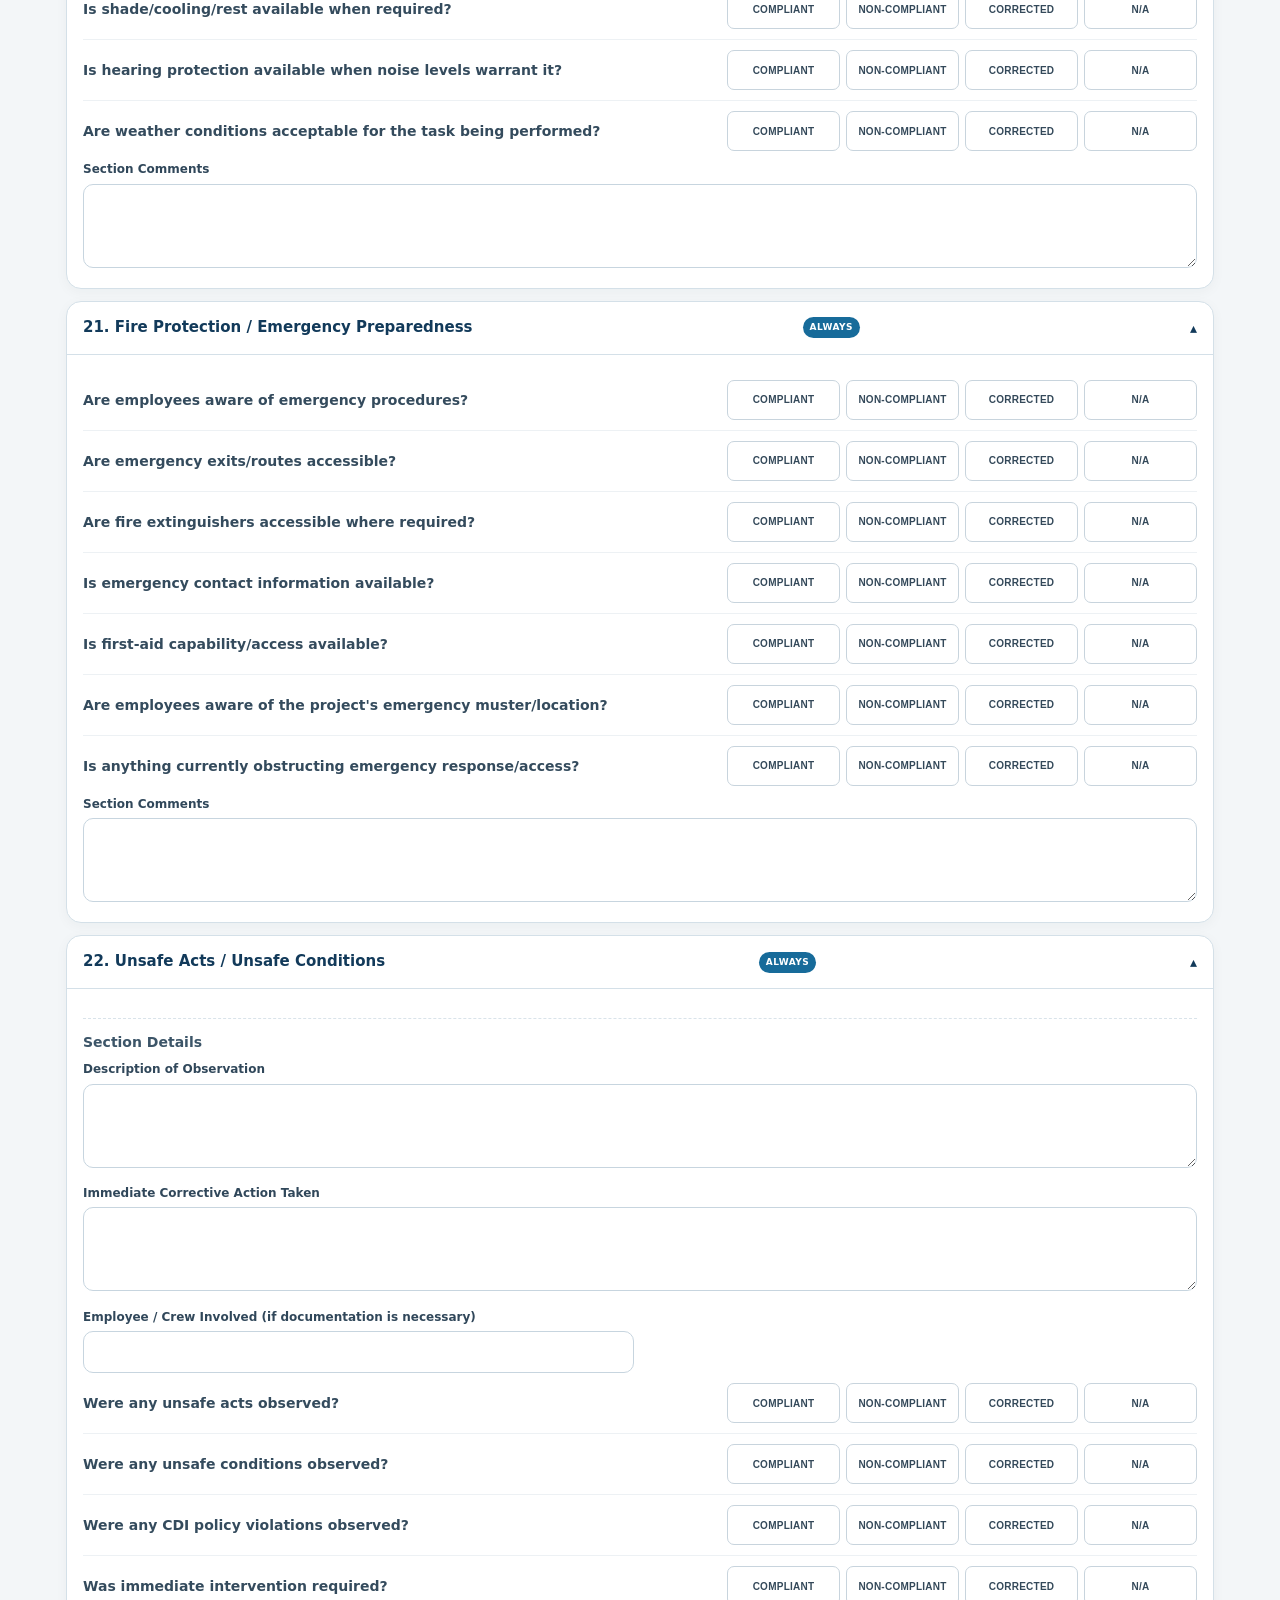
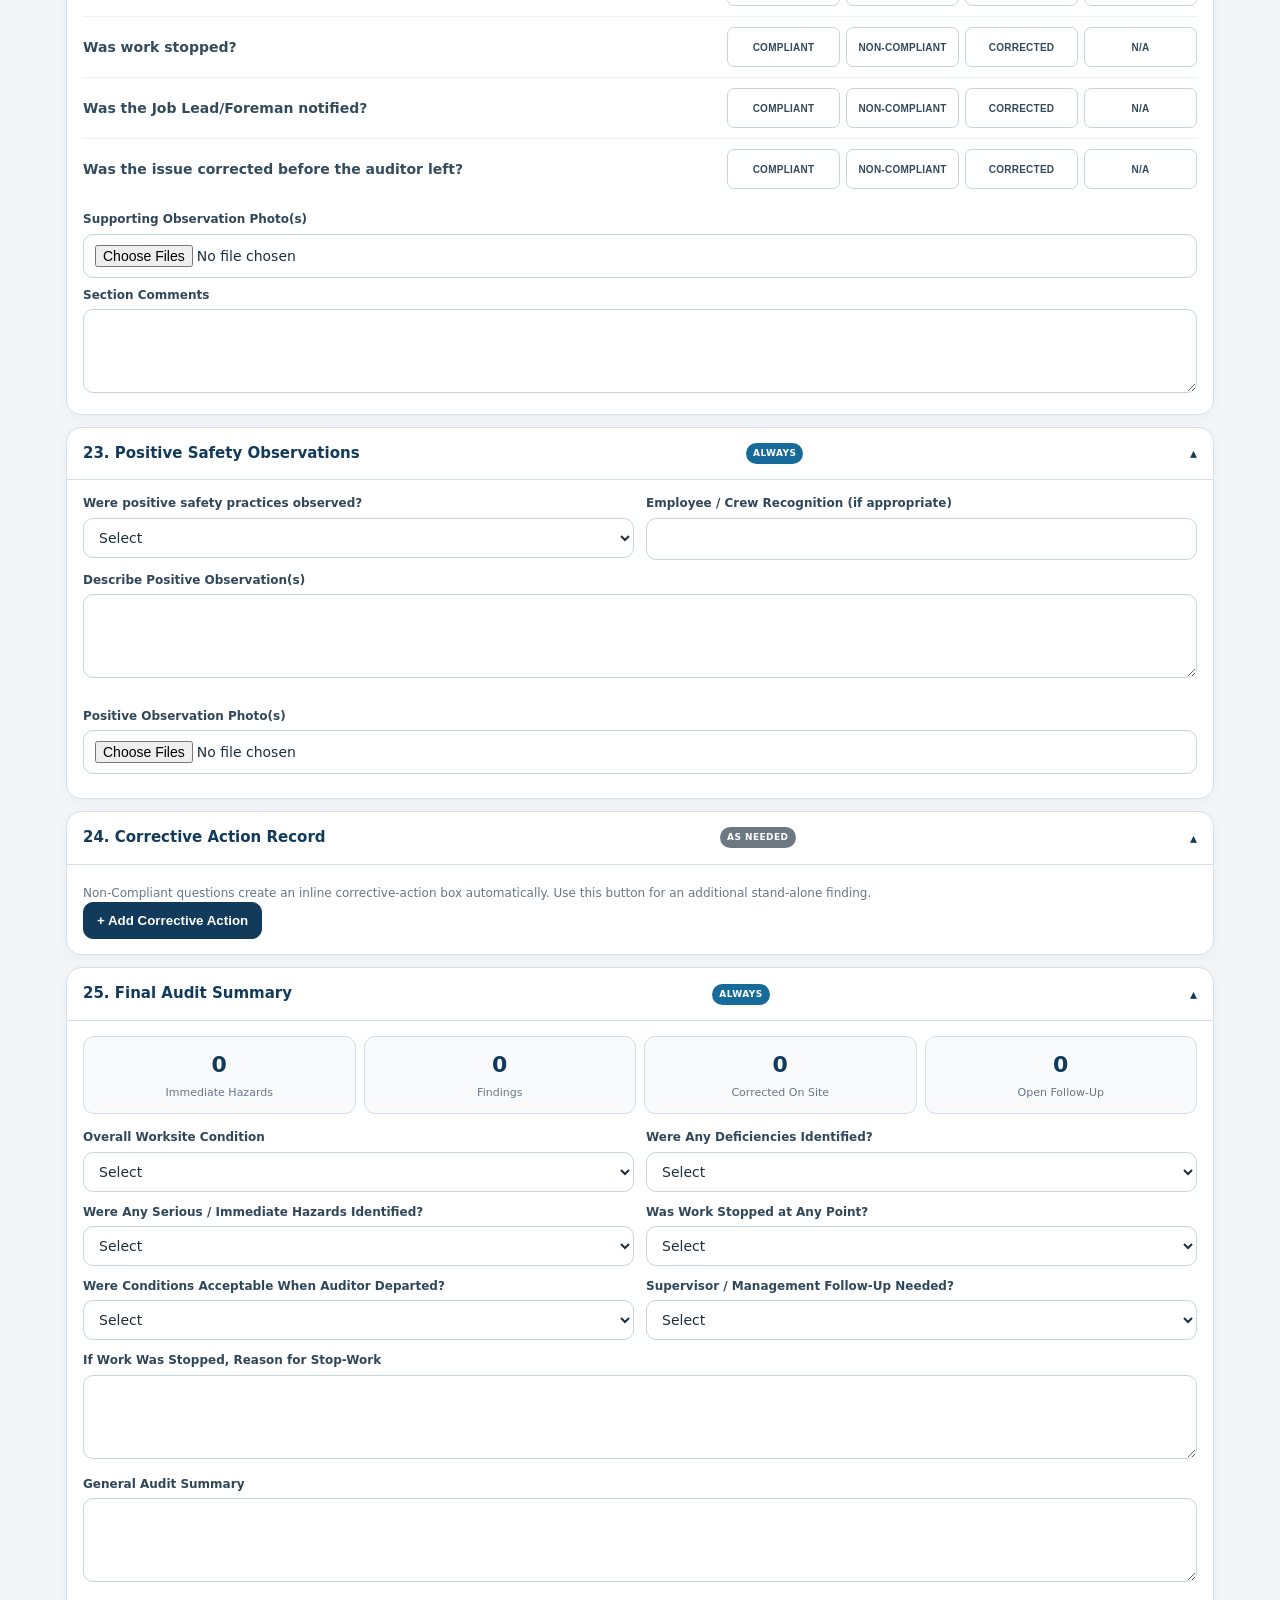
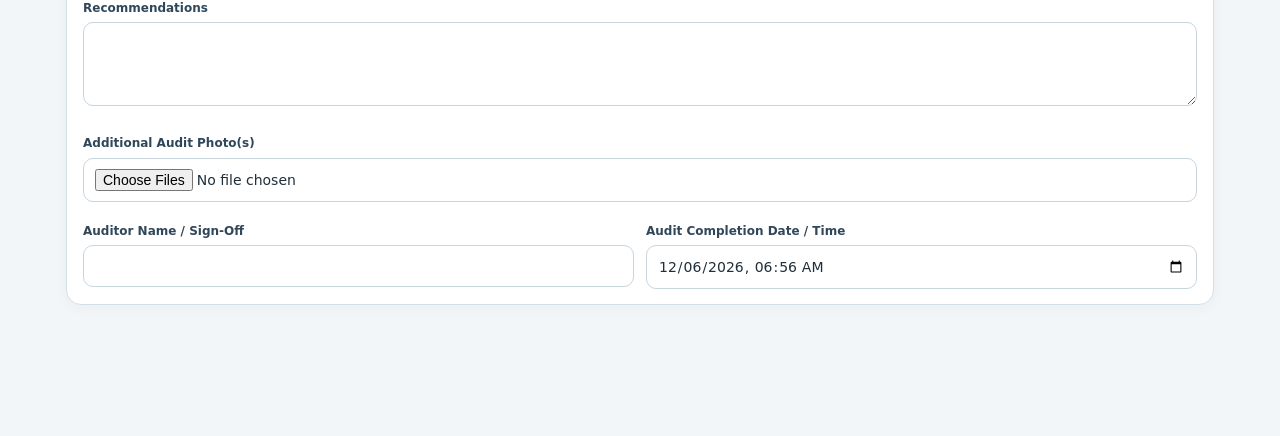
==== commit 93e9cc48: "Update audit.html" ====
--- a/audit.html
+++ b/audit.html
@@ -21,14 +21,14 @@
 .grid2{display:grid;grid-template-columns:repeat(2,minmax(0,1fr));gap:12px}.span2{grid-column:1/-1}.field>span{display:block;font-weight:800;font-size:12px;margin:0 0 5px;color:#30475a}
 input,select,textarea{width:100%;border:1px solid #c7d5df;border-radius:10px;background:#fff;color:#1f2f3c;padding:10px 11px;font:inherit}textarea{min-height:84px;resize:vertical}
 .activities{display:grid;grid-template-columns:repeat(3,minmax(0,1fr));gap:8px}.activity{display:flex;gap:9px;align-items:center;padding:11px;border:1px solid var(--line);border-radius:11px;background:#fafcfd;cursor:pointer;font-weight:700}.activity input{width:19px;height:19px;accent-color:var(--blue)}.activity:has(input:checked){background:#edf7fc;border-color:#7aafd0}
-.conditional-wrap{display:none}.conditional-wrap.active{display:block}.q-list{display:grid}.qrow{padding:10px 0;border-bottom:1px solid #edf1f4}.qrow:last-child{border-bottom:0}.qmain{display:grid;grid-template-columns:minmax(0,1fr) minmax(330px,430px);gap:12px;align-items:center}.qtext{font-weight:670;color:#344b5d}
+.conditional-wrap{display:none}.conditional-wrap.active{display:block}.q-list{display:grid}.qrow{padding:10px 0;border-bottom:1px solid #edf1f4}.qrow:last-child{border-bottom:0}.qmain{display:grid;grid-template-columns:minmax(0,1fr) minmax(390px,470px);gap:12px;align-items:center}.qtext{font-weight:670;color:#344b5d}
 .audit-seg{display:grid;grid-template-columns:repeat(4,1fr);gap:6px}
-.audit-choice{appearance:none;border:1px solid #c8d4dd;background:#fff;color:#425667;border-radius:9px;padding:9px 7px;font-size:11px;font-weight:900;cursor:pointer;min-height:38px}
-.audit-choice:hover{background:#f5f8fa}
-.audit-choice.good.active{background:#eaf8f0;border-color:#65b486;color:#17663d}
-.audit-choice.issue.active{background:#fff0ef;border-color:#dc6a63;color:#982a24}
-.audit-choice.fixed.active{background:#fff7df;border-color:#d9ad42;color:#795700}
-.audit-choice.na.active{background:#eef2f5;border-color:#aebbc5;color:#53636f}
+.audit-choice{appearance:none;border:1px solid #c8d4dd;background:#fff;color:#34495a;border-radius:7px;padding:10px 7px;font-size:10px;font-weight:850;letter-spacing:.025em;cursor:pointer;min-height:40px}
+.audit-choice:hover{background:#f7f9fa;border-color:#aebdc8}
+.audit-choice.good.active{background:#edf7f1;border-color:#7daf90;color:#235d3c}
+.audit-choice.issue.active{background:#fbefee;border-color:#c97973;color:#8a302b}
+.audit-choice.fixed.active{background:#fff7e8;border-color:#d4b46d;color:#71551b}
+.audit-choice.na.active{background:#f0f3f5;border-color:#aeb9c1;color:#53616b}
 .inline-ca{display:none;margin:10px 0 2px;padding:12px;border:1px solid #efc0bc;background:var(--badbg);border-radius:11px}.inline-ca.open{display:block}.inline-ca h4{margin:0 0 9px;color:#8d2626}.ca-grid{display:grid;grid-template-columns:repeat(2,minmax(0,1fr));gap:9px}
 .section-extra{margin-top:14px;padding-top:13px;border-top:1px dashed #d9e3ea}.section-extra h4{margin:0 0 9px;color:#3c5568}
 .photo-block{margin-top:12px}.photo-block .field{margin-bottom:7px}.photo-preview{display:grid;grid-template-columns:repeat(auto-fill,minmax(230px,1fr));gap:12px;margin-top:9px}.photo-card{position:relative;border:1px solid var(--line);border-radius:12px;overflow:hidden;background:#f7fafc}.photo-card img{display:block;width:100%;height:220px;object-fit:contain;background:#13202a;cursor:zoom-in}.photo-card small{display:block;padding:7px 9px;color:#5f7180;white-space:nowrap;overflow:hidden;text-overflow:ellipsis}
@@ -45,7 +45,7 @@
 <header class="no-print"><div class="head"><div class="brand"><img src="assets/cdi-logo.jpg" alt="CDI Technology Services logo"><div><b>Safety Audit</b><small>CDI Technology Services · Field Safety Management Tool</small></div></div><div class="actions"><a class="back" href="index.html">← Home</a><button class="btn primary" type="button" onclick="window.print()">Print / Save PDF</button></div></div></header>
 <main>
 <section class="hero"><h1>Jobsite Safety Audit</h1><p>Core safety review plus conditional task-specific inspections. Select only the work that applies to the visit.</p></section>
-<div class="notice no-print"><b>How it works:</b> Core sections are always shown. Select activities/hazards to reveal specialty sections. Tap <b>GOOD</b>, <b>ISSUE</b>, <b>FIXED</b>, or <b>N/A</b>. ISSUE opens a corrective-action record automatically; FIXED opens it and marks the item corrected on site.</div>
+<div class="notice no-print"><b>How it works:</b> Core sections are always shown. Select activities/hazards to reveal specialty sections. Tap <b>COMPLIANT</b>, <b>NON-COMPLIANT</b>, <b>CORRECTED</b>, or <b>N/A</b>. Non-compliant items open corrective-action fields automatically; corrected items are documented as corrected on site.</div>
 
 <details class="section" open>
 <summary><span>1. Audit / Job Information</span><span class="tag">ALWAYS</span></summary>
@@ -129,7 +129,7 @@
 
 <script>
 const sections = [{"id": "ptp", "title": "2. Pre-Task Planning / DTA-PTP", "always": true, "questions": ["Is a current DTA/PTP or required pre-task plan completed for today's work?", "Does the DTA/PTP accurately describe the work currently being performed?", "Are the hazards associated with the task identified?", "Are appropriate controls listed for the identified hazards?", "Have affected employees reviewed/acknowledged the plan?", "Has the plan been updated if conditions, scope, personnel, or hazards changed?", "Are special PPE requirements documented?", "Are required permits identified?", "Are deviations from normal work practices documented?", "Does actual field activity match the plan?"], "photos": ["DTA / PTP Photo (optional)"]}, {"id": "training", "title": "3. Employee Readiness / Training", "always": true, "questions": ["Do employees appear fit and ready to safely perform their assigned work?", "Are employees demonstrating awareness of the hazards associated with their work?", "Does the task require specialized training?", "If specialized training is required, are affected employees properly trained?", "Is proof of required training/certification available when required?", "Are employees only operating equipment/tools they are authorized or qualified to use?", "Are new/inexperienced employees receiving appropriate supervision?", "Are employees following the instructions of the Job Lead/Foreman?"]}, {"id": "ppe", "title": "4. Personal Protective Equipment", "always": true, "questions": ["Is required PPE available to all employees?", "Is required PPE actually being worn?", "Are hard hats being worn when required?", "Are safety glasses being worn when required?", "Is appropriate hand protection being used?", "Is appropriate footwear being worn?", "Is high-visibility clothing/vest being worn when required?", "Is hearing protection being used when required?", "Is respiratory protection being used when required?", "Is task-specific PPE being used when required?", "Is PPE in serviceable condition?", "Does PPE properly fit the employee?", "Is damaged/expired PPE removed from service?"], "photos": ["PPE / Crew Photo (optional)"]}, {"id": "workarea", "title": "5. General Work Area", "always": true, "questions": ["Is the work area adequately illuminated?", "Are work surfaces reasonably clean and orderly?", "Are walking/working surfaces free of slip hazards?", "Are walking/working surfaces free of trip hazards?", "Are access routes clear?", "Are means of egress unobstructed?", "Are emergency exits accessible?", "Are materials stored in an orderly and stable manner?", "Are cords, cables, materials, and tools positioned to minimize trip hazards?", "Is debris being removed from the work area?", "Are sharp objects/materials properly controlled?", "Are overhead hazards controlled?", "Are floor/wall openings properly protected where applicable?", "Are employees protected from falling objects?", "Are nearby trades creating hazards affecting CDI employees?", "Are CDI employees creating hazards affecting other trades?"], "photos": ["Work Area / Housekeeping Photo"]}, {"id": "environment", "title": "6. Environmental Conditions", "always": true, "questions": ["Have environmental conditions affecting the work been evaluated?", "Are extreme heat conditions adequately controlled?", "Are extreme cold conditions adequately controlled?", "Are rain/water/wet-surface hazards adequately controlled?", "Are mud/uneven-ground conditions adequately controlled?", "Are high-wind hazards adequately controlled?", "Is lighting adequate for the task?", "Are excessive dust conditions adequately controlled?", "Is excessive noise controlled?", "Do employees have access to sufficient clean/cool drinking water?", "Is shade/cooling/rest available when required?", "Is hearing protection available when noise levels warrant it?", "Are weather conditions acceptable for the task being performed?"]}, {"id": "barricades", "title": "7. Barricades / Signage / Public Protection", "label": "Barricades / Signage", "questions": ["Does this work require a barricaded/restricted area?", "Is the barricade correctly installed?", "Is the barricade large enough to protect the actual hazard area?", "Is the barricade maintained and intact?", "Are required warning signs posted?", "Does signage accurately identify the hazard?", "Is required contact information current?", "Does barricade tape correspond with the warning level/signage (Caution / Danger)?", "Are unauthorized individuals being kept outside the restricted area?", "Are pedestrian routes safely maintained around the work?", "Are doors/walkways/egress routes affected by the barricade and, if so, safely controlled?"], "photos": ["Wide Photo of Barricaded Area", "Close-Up Photo of Signage"]}, {"id": "tools", "title": "8. Hand Tools / Power Tools / Equipment", "label": "Hand / Power Tools", "questions": ["Are tools appropriate for the task?", "Have tools/equipment been inspected before use?", "Is required inspection/color coding current?", "Are guards and safety devices installed and functional?", "Are tools free from visible damage?", "Are employees using tools according to their intended purpose?", "Are employees trained/qualified to use the tools involved?", "Are defective tools immediately removed from service?", "Are defective tools tagged or otherwise clearly identified?", "Are battery-powered tools/batteries in good condition?", "Are cords/plugs free from damage?", "Are corded tools properly grounded or double-insulated as applicable?", "Are extension cords appropriate for the environment/use?", "Are temporary power connections protected?", "Are tools stored safely when not being used?", "Are cutting/drilling operations controlled for flying debris?", "Is dust collection/control being used where applicable?"], "photos": ["Tool / Equipment Deficiency Photo (optional)"]}, {"id": "electrical", "title": "9. Electrical Exposure", "label": "Electrical Exposure", "questions": ["Are employees exposed to energized electrical components?", "Has equipment been de-energized where required?", "Is appropriate lockout/tagout being used where applicable?", "Are panels/cabinets kept closed when appropriate?", "Are open electrical boxes/panels protected?", "Are temporary electrical installations protected from damage?", "Are appropriate clearances maintained around electrical equipment?", "Are cords protected from water, sharp edges, traffic, and pinch points?", "Are GFCIs being used where required?", "Is electrical PPE being used when required?", "Are employees performing electrical work properly qualified?"]}, {"id": "ladder", "title": "10. Ladder Work", "label": "Ladder Work", "fields": [["Ladder Type", "text"], ["Ladder Size / Height", "text"], ["Ladder Permit Required?", "select_yesno"]], "questions": ["Is a ladder required for the task?", "Is the selected ladder appropriate for the work?", "Has the ladder been inspected before use?", "Is the ladder free from visible damage?", "Are required labels present and readable?", "Is the ladder on a stable/level surface?", "Is the ladder positioned correctly?", "Is the ladder secured where required?", "Are employees maintaining proper contact while climbing/working?", "Are employees staying within the manufacturer's working position/limits?", "Are employees avoiding overreaching?", "Are employees using the top/platform correctly?", "Are employees trained in ladder use?", "Is the area around the ladder controlled from traffic/other hazards?", "Is ladder use allowed by the project/GC for this task?", "If a ladder permit is required, is it complete?"], "photos": ["Ladder Photo", "Ladder Permit Photo (if applicable)"]}, {"id": "fall", "title": "11. Work at Height / Fall Protection", "label": "Work at Height / Fall Protection", "fields": [["Approximate Working Height", "text"], ["Fall Protection System", "text"], ["Anchor Point Description", "text"]], "questions": ["Are employees exposed to a fall hazard?", "Is fall protection required?", "Are affected employees trained in fall protection?", "Is proof of training available where required?", "Has fall-protection equipment been inspected before use?", "Is fall-protection equipment in acceptable condition?", "Is equipment within required inspection/service life?", "Is the correct harness/lanyard/SRL being used?", "Is the connection method appropriate?", "Is an acceptable anchor point being used?", "Is the anchor point rated/designed for its intended fall-protection application?", "Is tie-off maintained as required?", "Are swing-fall hazards addressed?", "Is adequate fall clearance available?", "Is a rescue plan needed/available?"], "photos": ["Fall Protection Equipment Photo", "Anchor Point Photo", "Fall Protection Training Card Photo (if applicable)"]}, {"id": "mewp", "title": "12. MEWP / Aerial Lift", "label": "MEWP / Aerial Lift", "fields": [["MEWP Type", "text"], ["Unit Number / Equipment ID", "text"]], "questions": ["Is a MEWP being used?", "Has the required pre-use inspection been completed?", "Is the inspection documented?", "Is the MEWP free from obvious defects?", "Are controls functioning correctly?", "Are safety devices functional?", "Is the equipment being operated within manufacturer limits?", "Are operators currently trained/authorized?", "Is required certification/documentation available?", "Are occupants using required fall protection?", "Is the correct attachment point being used?", "Are gates/chains closed while elevated?", "Is the travel/work surface suitable?", "Are drop-offs, holes, slopes, and obstructions controlled?", "Are overhead obstructions present and controlled?", "Are electrical/overhead power hazards controlled?", "Is the area below/around the MEWP controlled when necessary?", "Is a spotter required?", "If a spotter is required, is one being used?", "Is a secondary guarding/containment/protection system required?", "If required, is the secondary guarding/containment/protection system installed and functional?"], "photos": ["Completed MEWP Inspection Sheet", "Operator Certification Photo", "MEWP In-Use Photo"]}, {"id": "material", "title": "13. Material Handling / Lifting", "label": "Material Handling / Lifting", "questions": ["Are employees manually lifting or moving material?", "Are loads within reasonable manual-handling capability?", "Are team lifts being used when necessary?", "Are carts/dollies/material-handling devices being used where appropriate?", "Are materials secured against shifting/falling?", "Are employees using appropriate lifting/body-positioning techniques?", "Are hands/fingers protected from pinch points?", "Are suspended loads involved?", "Are employees kept clear of suspended loads?", "Is mechanical lifting equipment being used?", "If mechanical lifting equipment is used, is it inspected and appropriate?"]}, {"id": "rigging", "title": "14. Rigging / Hoisting", "label": "Rigging / Hoisting", "questions": ["Is rigging/hoisting being performed?", "Are slings/rigging components inspected before use?", "Are tags/identification legible?", "Is rigging free from visible damage?", "Is rigging appropriate for the load?", "Is load capacity adequate?", "Are qualified personnel performing the rigging?", "Is the load properly balanced/secured?", "Is the area beneath the load controlled?", "Are tag lines used where appropriate?", "Are employees clear of pinch/crush zones?"]}, {"id": "hotwork", "title": "15. Hot Work", "label": "Hot Work", "fields": [["Hot Work Permit Number / Reference", "text"]], "questions": ["Is welding, cutting, grinding, brazing, or other hot work occurring?", "Is a hot-work permit required?", "Is the permit available/current?", "Have combustible materials been removed/protected?", "Is appropriate fire-extinguishing equipment immediately available?", "Is a fire watch required?", "If a fire watch is required, is one present?", "Are sparks/slag controlled?", "Is appropriate PPE being used?", "Is ventilation adequate?", "Are gas cylinders stored/secured properly where applicable?"], "photos": ["Hot Work Permit / Work Area Photo (optional)"]}, {"id": "excavation", "title": "16. Excavations / Trenches", "label": "Excavation / Trench", "fields": [["Approximate Depth", "text"]], "questions": ["Is CDI work occurring in or near an excavation/trench?", "Is safe access/egress provided?", "Is spoil/material kept an appropriate distance from the edge?", "Are employees protected from cave-in hazards when required?", "Are protective systems in place where required?", "Are underground utilities identified?", "Is water accumulation present and controlled?", "Are vehicles/equipment operating near the edge and safely controlled?", "Is the excavation inspected by the appropriate competent person where required?"]}, {"id": "confined", "title": "17. Confined Space", "label": "Confined Space", "questions": ["Does the work involve entry into a confined space?", "Has the space been evaluated?", "Is it a permit-required confined space?", "Is an entry permit required/current?", "Are entrants authorized/trained?", "Is atmospheric testing required?", "If atmospheric testing is required, has testing been completed?", "Is ventilation required/provided?", "Is an attendant required/present?", "Is communication maintained?", "Is rescue planning addressed?"], "photos": ["Confined Space Permit / Entry Setup Photo (optional)"]}, {"id": "mobile", "title": "18. Mobile Equipment / Vehicle Interaction", "label": "Vehicle / Mobile Equipment", "questions": ["Are employees working around vehicles/heavy/mobile equipment?", "Are designated pedestrian routes being used?", "Are employees visible to equipment operators?", "Is high-visibility PPE being used when required?", "Are backing/reversing hazards controlled?", "Is a spotter required?", "If a spotter is required, is one being used?", "Are equipment swing-radius/crush zones controlled?", "Are employees staying clear of operating equipment?"]}, {"id": "chemical", "title": "19. Chemical / Hazard Communication", "label": "Chemicals / HazCom", "questions": ["Are chemicals/hazardous products being used?", "Are containers properly labeled?", "Are secondary containers labeled?", "Are SDSs accessible?", "Are employees trained regarding the materials being used?", "Is required chemical PPE available/used?", "Are chemicals stored properly?", "Are incompatible materials separated where appropriate?", "Is spill-response equipment available when needed?"]}, {"id": "dust", "title": "20. Silica / Dust / Respiratory Hazards", "label": "Silica / Dust / Respiratory", "questions": ["Does the task generate silica, dust, fumes, vapors, or other airborne contaminants?", "Has an appropriate exposure-control method been selected?", "Is wet cutting/drilling being used where appropriate?", "Is local dust extraction/vacuum being used?", "Is the correct vacuum/filter being used?", "Is respiratory protection required?", "If respiratory protection is required, are affected employees authorized/trained/fit-tested as applicable?", "Are nearby employees protected from exposure?"]}, {"id": "emergency", "title": "21. Fire Protection / Emergency Preparedness", "always": true, "questions": ["Are employees aware of emergency procedures?", "Are emergency exits/routes accessible?", "Are fire extinguishers accessible where required?", "Is emergency contact information available?", "Is first-aid capability/access available?", "Are employees aware of the project's emergency muster/location?", "Is anything currently obstructing emergency response/access?"]}, {"id": "unsafe", "title": "22. Unsafe Acts / Unsafe Conditions", "always": true, "questions": ["Were any unsafe acts observed?", "Were any unsafe conditions observed?", "Were any CDI policy violations observed?", "Was immediate intervention required?", "Was work stopped?", "Was the Job Lead/Foreman notified?", "Was the issue corrected before the auditor left?"], "fields": [["Description of Observation", "textarea"], ["Immediate Corrective Action Taken", "textarea"], ["Employee / Crew Involved (if documentation is necessary)", "text"]], "photos": ["Supporting Observation Photo(s)"]}, {"id": "other", "title": "Other Activity / Hazard", "label": "Other Activity / Hazard", "fields": [["Describe Other Activity / Hazard", "textarea"]], "questions": ["Has the hazard been identified?", "Are appropriate controls in place?", "Are affected employees aware of the controls?"]}];
-const RESPONSE_OPTIONS = ["Good","Issue","Fixed","N/A"];
+const RESPONSE_OPTIONS = ["Compliant","Non-Compliant","Corrected","N/A"];
 
 function esc(s){return String(s).replace(/[&<>"']/g,c=>({"&":"&amp;","<":"&lt;",">":"&gt;","\"":"&quot;","'":"&#39;"}[c]));}
 
@@ -153,9 +153,9 @@
     <div class="qmain">
       <div class="qtext">${esc(text)}</div>
       <div class="audit-seg" role="group" aria-label="Audit result">
-        <button type="button" class="audit-choice good" data-status="Good" data-qid="${qid}">✓ GOOD</button>
-        <button type="button" class="audit-choice issue" data-status="Issue" data-qid="${qid}">! ISSUE</button>
-        <button type="button" class="audit-choice fixed" data-status="Fixed" data-qid="${qid}">✓ FIXED</button>
+        <button type="button" class="audit-choice good" data-status="Compliant" data-qid="${qid}">COMPLIANT</button>
+        <button type="button" class="audit-choice issue" data-status="Non-Compliant" data-qid="${qid}">NON-COMPLIANT</button>
+        <button type="button" class="audit-choice fixed" data-status="Corrected" data-qid="${qid}">CORRECTED</button>
         <button type="button" class="audit-choice na" data-status="N/A" data-qid="${qid}">N/A</button>
       </div>
     </div>
@@ -210,18 +210,18 @@
 
   const panel=document.getElementById(`ca-${qid}`);
   if(panel){
-    const open=status==="Issue" || status==="Fixed";
+    const open=status==="Non-Compliant" || status==="Corrected";
     panel.classList.toggle("open",open);
 
     if(open && !panel.querySelector(".ca-observation").value){
       panel.querySelector(".ca-observation").value=row.dataset.question;
     }
 
-    if(status==="Fixed"){
+    if(status==="Corrected"){
       panel.querySelector(".ca-onsite").value="Yes";
       panel.querySelector(".ca-status").value="Corrected";
       panel.querySelector(".ca-followup").value="No";
-    } else if(status==="Issue"){
+    } else if(status==="Non-Compliant"){
       if(panel.querySelector(".ca-onsite").value==="Yes") panel.querySelector(".ca-onsite").value="No";
       if(panel.querySelector(".ca-status").value==="Corrected") panel.querySelector(".ca-status").value="Open";
     }
@@ -306,8 +306,8 @@
 
 function updateMetrics(){
   const rows=[...document.querySelectorAll(".qrow")];
-  const issues=rows.filter(x=>x.dataset.status==="Issue");
-  const fixed=rows.filter(x=>x.dataset.status==="Fixed");
+  const issues=rows.filter(x=>x.dataset.status==="Non-Compliant");
+  const fixed=rows.filter(x=>x.dataset.status==="Corrected");
   const openInline=[...document.querySelectorAll(".inline-ca.open")];
   const manual=[...document.querySelectorAll(".finding")];
   const immediateInline=openInline.filter(x=>x.querySelector(".ca-priority")?.value==="Immediate");
@@ -316,7 +316,7 @@
 
   document.getElementById("metricFindings").textContent=issues.length+fixed.length+manual.length;
   document.getElementById("metricCorrected").textContent=fixed.length+
-    openInline.filter(x=>x.querySelector(".ca-onsite")?.value==="Yes" && x.closest(".qrow")?.dataset.status!=="Fixed").length+
+    openInline.filter(x=>x.querySelector(".ca-onsite")?.value==="Yes" && x.closest(".qrow")?.dataset.status!=="Corrected").length+
     manual.filter(x=>x.querySelector(".finding-onsite")?.value==="Yes").length;
   document.getElementById("metricOpen").textContent=
     openInline.filter(x=>x.querySelector(".ca-followup")?.value==="Yes" && x.querySelector(".ca-status")?.value==="Open").length+
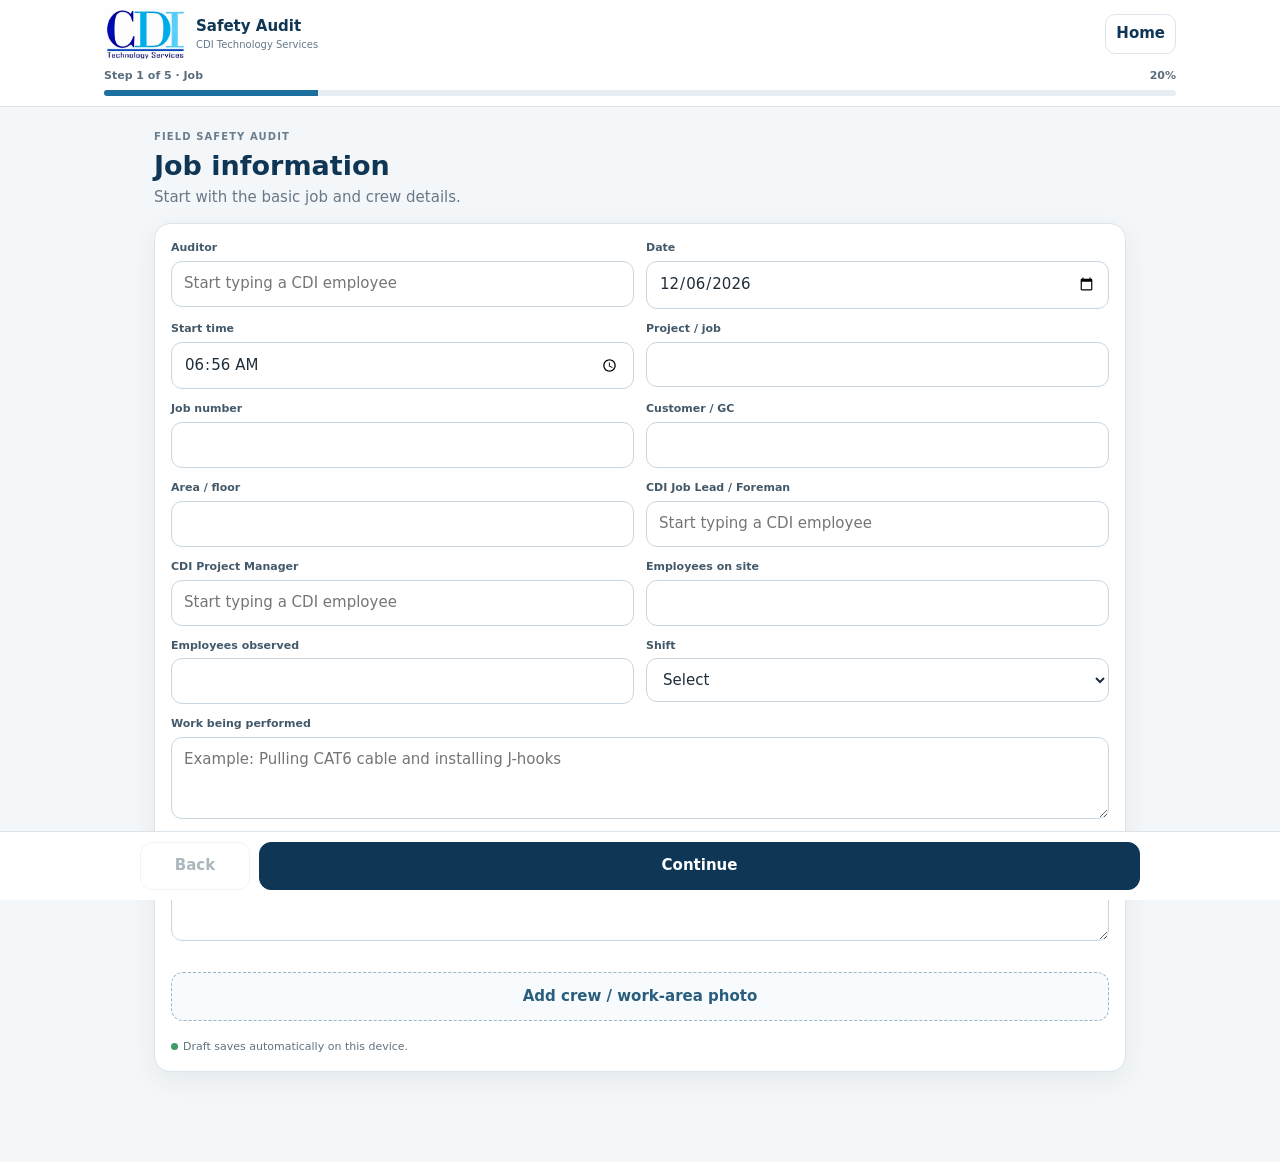
==== commit 85fbe296: "Update audit.html" ====
--- a/audit.html
+++ b/audit.html
@@ -1,340 +1,12 @@
-<!doctype html>
-<html lang="en">
-<head>
-<meta charset="utf-8">
-<meta name="viewport" content="width=device-width,initial-scale=1">
-<meta name="theme-color" content="#123a5a">
-<title>CDI Safety Audit</title>
-<link rel="icon" href="assets/cdi-logo.jpg">
-<style>
-:root{--navy:#123a5a;--blue:#176b9a;--line:#d4e0e8;--bg:#f3f6f8;--text:#1c2c38;--muted:#667786;--bad:#a52828;--badbg:#fff2f1;--good:#187243;--goodbg:#edf9f1;--amber:#8a5b00;--amberbg:#fff8e6}
-*{box-sizing:border-box}html{scroll-behavior:smooth}body{margin:0;background:var(--bg);font:14px/1.45 system-ui,-apple-system,BlinkMacSystemFont,"Segoe UI",sans-serif;color:var(--text)}
-header{position:sticky;top:0;z-index:40;background:#fff;border-bottom:1px solid var(--line);box-shadow:0 2px 8px rgba(17,42,62,.05)}
-.head{max-width:1180px;margin:auto;padding:10px 16px;display:flex;align-items:center;justify-content:space-between;gap:14px}.brand{display:flex;align-items:center;gap:12px}.brand img{width:105px;height:auto}.brand b{display:block;color:var(--navy);font-size:16px}.brand small{display:block;color:var(--muted)}
-.actions{display:flex;gap:8px;flex-wrap:wrap}.btn,.back{appearance:none;border:1px solid var(--line);background:#fff;color:var(--navy);border-radius:10px;padding:10px 13px;font-weight:800;cursor:pointer;text-decoration:none}.btn.primary{background:var(--navy);border-color:var(--navy);color:#fff}.btn.danger{color:#8b2424}.btn.small{padding:7px 10px;font-size:12px}
-main{max-width:1180px;margin:18px auto 60px;padding:0 16px}.hero h1{margin:0;color:var(--navy);font-size:28px}.hero p{margin:4px 0 0;color:var(--muted)}
-.notice{margin:13px 0;padding:11px 13px;border-radius:11px;background:#eaf4fb;border:1px solid #bdd7e8;color:#35566e}
-.card,details.section{background:#fff;border:1px solid var(--line);border-radius:15px;margin:12px 0;box-shadow:0 3px 13px rgba(16,41,62,.04)}
-.card{padding:16px}details.section>summary{list-style:none;cursor:pointer;padding:15px 16px;display:flex;gap:10px;justify-content:space-between;align-items:center;font-size:15px;font-weight:900;color:var(--navy)}
-details.section>summary::-webkit-details-marker{display:none}details.section>summary:after{content:"▾";font-size:14px}details.section[open]>summary:after{content:"▴"}.section-body{border-top:1px solid var(--line);padding:15px 16px}
-.tag{font-size:9px;letter-spacing:.05em;border-radius:999px;padding:4px 7px;background:var(--blue);color:#fff;white-space:nowrap}.tag.conditional{background:#6c7882}
-.grid2{display:grid;grid-template-columns:repeat(2,minmax(0,1fr));gap:12px}.span2{grid-column:1/-1}.field>span{display:block;font-weight:800;font-size:12px;margin:0 0 5px;color:#30475a}
-input,select,textarea{width:100%;border:1px solid #c7d5df;border-radius:10px;background:#fff;color:#1f2f3c;padding:10px 11px;font:inherit}textarea{min-height:84px;resize:vertical}
-.activities{display:grid;grid-template-columns:repeat(3,minmax(0,1fr));gap:8px}.activity{display:flex;gap:9px;align-items:center;padding:11px;border:1px solid var(--line);border-radius:11px;background:#fafcfd;cursor:pointer;font-weight:700}.activity input{width:19px;height:19px;accent-color:var(--blue)}.activity:has(input:checked){background:#edf7fc;border-color:#7aafd0}
-.conditional-wrap{display:none}.conditional-wrap.active{display:block}.q-list{display:grid}.qrow{padding:10px 0;border-bottom:1px solid #edf1f4}.qrow:last-child{border-bottom:0}.qmain{display:grid;grid-template-columns:minmax(0,1fr) minmax(390px,470px);gap:12px;align-items:center}.qtext{font-weight:670;color:#344b5d}
-.audit-seg{display:grid;grid-template-columns:repeat(4,1fr);gap:6px}
-.audit-choice{appearance:none;border:1px solid #c8d4dd;background:#fff;color:#34495a;border-radius:7px;padding:10px 7px;font-size:10px;font-weight:850;letter-spacing:.025em;cursor:pointer;min-height:40px}
-.audit-choice:hover{background:#f7f9fa;border-color:#aebdc8}
-.audit-choice.good.active{background:#edf7f1;border-color:#7daf90;color:#235d3c}
-.audit-choice.issue.active{background:#fbefee;border-color:#c97973;color:#8a302b}
-.audit-choice.fixed.active{background:#fff7e8;border-color:#d4b46d;color:#71551b}
-.audit-choice.na.active{background:#f0f3f5;border-color:#aeb9c1;color:#53616b}
-.inline-ca{display:none;margin:10px 0 2px;padding:12px;border:1px solid #efc0bc;background:var(--badbg);border-radius:11px}.inline-ca.open{display:block}.inline-ca h4{margin:0 0 9px;color:#8d2626}.ca-grid{display:grid;grid-template-columns:repeat(2,minmax(0,1fr));gap:9px}
-.section-extra{margin-top:14px;padding-top:13px;border-top:1px dashed #d9e3ea}.section-extra h4{margin:0 0 9px;color:#3c5568}
-.photo-block{margin-top:12px}.photo-block .field{margin-bottom:7px}.photo-preview{display:grid;grid-template-columns:repeat(auto-fill,minmax(230px,1fr));gap:12px;margin-top:9px}.photo-card{position:relative;border:1px solid var(--line);border-radius:12px;overflow:hidden;background:#f7fafc}.photo-card img{display:block;width:100%;height:220px;object-fit:contain;background:#13202a;cursor:zoom-in}.photo-card small{display:block;padding:7px 9px;color:#5f7180;white-space:nowrap;overflow:hidden;text-overflow:ellipsis}
-.finding{padding:14px;border:1px solid #efc0bc;background:#fff9f8;border-radius:12px;margin-top:11px}.finding-head{display:flex;justify-content:space-between;gap:10px;align-items:center;margin-bottom:10px}.finding-head b{color:#8b2828}.finding .photo-preview{grid-template-columns:repeat(auto-fill,minmax(250px,1fr))}
-.summary{display:grid;grid-template-columns:repeat(4,minmax(0,1fr));gap:8px}.metric{text-align:center;padding:12px;border:1px solid var(--line);border-radius:11px;background:#f8fafb}.metric b{display:block;font-size:22px;color:var(--navy)}.metric span{font-size:11px;color:var(--muted)}
-.footer-actions{position:sticky;bottom:9px;z-index:30;display:flex;justify-content:flex-end;gap:8px;padding:10px;border:1px solid var(--line);background:rgba(243,246,248,.94);backdrop-filter:blur(7px);border-radius:13px}
-.lightbox{position:fixed;inset:0;z-index:9999;background:rgba(0,0,0,.88);display:none;align-items:center;justify-content:center;padding:22px}.lightbox.open{display:flex}.lightbox img{max-width:96vw;max-height:90vh;object-fit:contain;border-radius:8px}.lightbox button{position:absolute;right:20px;top:18px;width:44px;height:44px;border:0;border-radius:50%;background:#fff;color:#111;font-size:22px;cursor:pointer}
-.help{color:var(--muted);font-size:12px;margin:5px 0 0}.subhead{margin:0 0 10px;color:var(--navy);font-size:17px}
-@media(max-width:780px){.grid2,.activities,.summary,.ca-grid{grid-template-columns:1fr}.qmain{grid-template-columns:1fr}.audit-seg{grid-template-columns:repeat(4,1fr)}.audit-choice{padding:11px 4px;font-size:10px}.brand img{width:82px}.head{align-items:flex-start}.actions{justify-content:flex-end}.photo-preview{grid-template-columns:1fr}.photo-card img{height:280px}.footer-actions{flex-direction:column}.footer-actions .btn{width:100%}}
-@media print{header,.no-print,.footer-actions,.lightbox{display:none!important}body{background:#fff}main{max-width:none;margin:0;padding:0}.card,details.section{box-shadow:none;break-inside:avoid}.conditional-wrap:not(.active){display:none!important}details.section>summary:after{display:none}.section-body{display:block!important}.photo-preview{grid-template-columns:repeat(2,1fr)}.photo-card img{height:240px;object-fit:contain;background:#fff}.photo-card small{white-space:normal}input,select,textarea{border:0!important;padding:0!important;appearance:none;background:transparent!important}.inline-ca{display:block!important}.activity-card{display:none!important}}
-</style>
-</head>
-<body>
-<header class="no-print"><div class="head"><div class="brand"><img src="assets/cdi-logo.jpg" alt="CDI Technology Services logo"><div><b>Safety Audit</b><small>CDI Technology Services · Field Safety Management Tool</small></div></div><div class="actions"><a class="back" href="index.html">← Home</a><button class="btn primary" type="button" onclick="window.print()">Print / Save PDF</button></div></div></header>
-<main>
-<section class="hero"><h1>Jobsite Safety Audit</h1><p>Core safety review plus conditional task-specific inspections. Select only the work that applies to the visit.</p></section>
-<div class="notice no-print"><b>How it works:</b> Core sections are always shown. Select activities/hazards to reveal specialty sections. Tap <b>COMPLIANT</b>, <b>NON-COMPLIANT</b>, <b>CORRECTED</b>, or <b>N/A</b>. Non-compliant items open corrective-action fields automatically; corrected items are documented as corrected on site.</div>
-
-<details class="section" open>
-<summary><span>1. Audit / Job Information</span><span class="tag">ALWAYS</span></summary>
-<div class="section-body grid2">
-<label class="field"><span>Auditor Name</span><input id="auditor" autocomplete="name"></label>
-<label class="field"><span>Audit Date</span><input id="auditDate" type="date"></label>
-<label class="field"><span>Audit Start Time</span><input id="auditTime" type="time"></label>
-<label class="field"><span>Project / Job Name</span><input></label>
-<label class="field"><span>Job Number</span><input></label>
-<label class="field"><span>Customer / General Contractor</span><input></label>
-<label class="field"><span>Work Location / Area / Floor</span><input></label>
-<label class="field"><span>CDI Job Lead / Foreman</span><input></label>
-<label class="field"><span>CDI Project Manager</span><input></label>
-<label class="field"><span>Number of CDI Employees on Site</span><input type="number" min="0"></label>
-<label class="field"><span>Number of CDI Employees Observed</span><input type="number" min="0"></label>
-<label class="field"><span>Shift</span><select><option value="">Select</option><option>Day</option><option>Night</option><option>Other</option></select></label>
-<label class="field span2"><span>Current Task(s) Being Performed</span><textarea></textarea></label>
-<label class="field span2"><span>Brief Description of Work Observed</span><textarea></textarea></label>
-<label class="field"><span>Has Work Started Yet?</span><select><option value="">Select</option><option>Yes</option><option>No</option></select></label>
-<label class="field span2"><span>Auditor Notes</span><textarea></textarea></label>
-<div class="photo-block span2"><label class="field"><span>Overall Crew / Work-Area Photo(s)</span><input class="photo-input" type="file" accept="image/*" capture="environment" multiple></label><div class="photo-preview"></div></div>
-</div>
-</details>
-
-<div class="card no-print activity-card">
-<h2 class="subhead">Activities / Hazards Present</h2>
-<p class="help" style="margin-bottom:12px">Check every activity that applies. Each selected inspection appears as an expandable section below.</p>
-<div class="activities" id="activityGrid"></div>
-</div>
-
-<div id="auditSections"></div>
-
-<details class="section" open>
-<summary><span>23. Positive Safety Observations</span><span class="tag">ALWAYS</span></summary>
-<div class="section-body grid2">
-<label class="field"><span>Were positive safety practices observed?</span><select><option value="">Select</option><option>Yes</option><option>No</option></select></label>
-<label class="field"><span>Employee / Crew Recognition (if appropriate)</span><input></label>
-<label class="field span2"><span>Describe Positive Observation(s)</span><textarea></textarea></label>
-<div class="photo-block span2"><label class="field"><span>Positive Observation Photo(s)</span><input class="photo-input" type="file" accept="image/*" capture="environment" multiple></label><div class="photo-preview"></div></div>
-</div>
-</details>
-
-<details class="section" open>
-<summary><span>24. Corrective Action Record</span><span class="tag conditional">AS NEEDED</span></summary>
-<div class="section-body">
-<p class="help">Non-Compliant questions create an inline corrective-action box automatically. Use this button for an additional stand-alone finding.</p>
-<div id="manualFindings"></div>
-<button id="addFindingBtn" class="btn primary no-print" type="button">+ Add Corrective Action</button>
-</div>
-</details>
-
-<details class="section" open>
-<summary><span>25. Final Audit Summary</span><span class="tag">ALWAYS</span></summary>
-<div class="section-body">
-<div class="summary">
-<div class="metric"><b id="metricImmediate">0</b><span>Immediate Hazards</span></div>
-<div class="metric"><b id="metricFindings">0</b><span>Findings</span></div>
-<div class="metric"><b id="metricCorrected">0</b><span>Corrected On Site</span></div>
-<div class="metric"><b id="metricOpen">0</b><span>Open Follow-Up</span></div>
-</div>
-<div class="grid2" style="margin-top:15px">
-<label class="field"><span>Overall Worksite Condition</span><select><option value="">Select</option><option>Acceptable</option><option>Needs Improvement</option><option>Immediate Attention Required</option></select></label>
-<label class="field"><span>Were Any Deficiencies Identified?</span><select><option value="">Select</option><option>No</option><option>Yes</option></select></label>
-<label class="field"><span>Were Any Serious / Immediate Hazards Identified?</span><select id="seriousHazard"><option value="">Select</option><option>No</option><option>Yes</option></select></label>
-<label class="field"><span>Was Work Stopped at Any Point?</span><select><option value="">Select</option><option>No</option><option>Yes</option></select></label>
-<label class="field"><span>Were Conditions Acceptable When Auditor Departed?</span><select><option value="">Select</option><option>Yes</option><option>No</option></select></label>
-<label class="field"><span>Supervisor / Management Follow-Up Needed?</span><select><option value="">Select</option><option>No</option><option>Yes</option></select></label>
-<label class="field span2"><span>If Work Was Stopped, Reason for Stop-Work</span><textarea></textarea></label>
-<label class="field span2"><span>General Audit Summary</span><textarea></textarea></label>
-<label class="field span2"><span>Recommendations</span><textarea></textarea></label>
-<div class="photo-block span2"><label class="field"><span>Additional Audit Photo(s)</span><input class="photo-input" type="file" accept="image/*" capture="environment" multiple></label><div class="photo-preview"></div></div>
-<label class="field"><span>Auditor Name / Sign-Off</span><input></label>
-<label class="field"><span>Audit Completion Date / Time</span><input id="completionTime" type="datetime-local"></label>
-</div>
-</div>
-</details>
-
-<div class="footer-actions no-print"><button class="btn danger" id="clearAuditBtn" type="button">Clear Audit</button><button class="btn primary" type="button" onclick="window.print()">Print / Save PDF</button></div>
-</main>
-<div id="lightbox" class="lightbox" aria-hidden="true"><button type="button" id="lightboxClose">×</button><img id="lightboxImage" alt="Expanded audit photo"></div>
-
+<!doctype html><html lang="en"><head><meta charset="utf-8"><meta name="viewport" content="width=device-width,initial-scale=1,viewport-fit=cover"><meta name="theme-color" content="#0f3654"><title>CDI Safety Audit</title><link rel="icon" href="assets/cdi-logo.jpg"><style>
+:root{--navy:#0f3654;--blue:#1d6f9f;--bg:#f4f7f9;--card:#fff;--line:#dbe4ea;--text:#1f2d38;--muted:#687887;--good:#246546;--warn:#8a5a14;--bad:#8b302c;--shadow:0 8px 24px rgba(20,54,78,.07)}*{box-sizing:border-box}html{scroll-behavior:smooth}body{margin:0;background:var(--bg);font:15px/1.45 system-ui,-apple-system,BlinkMacSystemFont,"Segoe UI",sans-serif;color:var(--text);-webkit-tap-highlight-color:transparent}button,input,textarea,select{font:inherit}button{touch-action:manipulation}header{position:sticky;top:0;z-index:50;background:rgba(255,255,255,.96);backdrop-filter:blur(12px);border-bottom:1px solid var(--line)}.header-in{max-width:1100px;margin:auto;padding:9px 14px;display:flex;align-items:center;justify-content:space-between;gap:12px}.brand{display:flex;align-items:center;gap:10px;min-width:0}.brand img{width:82px;height:auto}.brand b{display:block;color:var(--navy);font-size:15px}.brand small{display:block;color:var(--muted);font-size:10px}.home-link{text-decoration:none;color:var(--navy);font-weight:800;border:1px solid var(--line);border-radius:10px;padding:8px 10px;background:#fff}.progress-wrap{max-width:1100px;margin:auto;padding:0 14px 10px}.progress-top{display:flex;justify-content:space-between;gap:10px;align-items:center;margin-bottom:6px}.progress-top span{font-size:11px;font-weight:850;color:#5a6d7d}.progress-track{height:6px;background:#e7edf1;border-radius:999px;overflow:hidden}.progress-bar{height:100%;width:20%;background:var(--blue);transition:width .25s ease}main{max-width:1000px;margin:18px auto 90px;padding:0 14px}.screen{display:none;animation:fade .18s ease}.screen.active{display:block}@keyframes fade{from{opacity:.55;transform:translateY(3px)}to{opacity:1;transform:none}}.hero{margin-bottom:14px}.eyebrow{font-size:10px;letter-spacing:.11em;font-weight:900;color:#6c7e8c}h1{font-size:27px;line-height:1.12;margin:4px 0 6px;color:var(--navy)}.hero p{margin:0;color:var(--muted)}.card{background:var(--card);border:1px solid var(--line);border-radius:16px;box-shadow:var(--shadow);padding:16px;margin:12px 0}.section-title{display:flex;justify-content:space-between;align-items:flex-start;gap:12px;margin-bottom:13px}.section-title h2{font-size:18px;margin:0;color:var(--navy)}.section-title p{margin:3px 0 0;color:var(--muted);font-size:12px}.grid2{display:grid;grid-template-columns:repeat(2,minmax(0,1fr));gap:12px}.full{grid-column:1/-1}.field label{display:block;font-size:11px;font-weight:850;color:#43596a;margin-bottom:5px}input,textarea,select{width:100%;border:1px solid #cbd7e0;border-radius:11px;padding:11px 12px;background:#fff;color:#1f2e3a;outline:none}input:focus,textarea:focus,select:focus{border-color:#6aa5c8;box-shadow:0 0 0 3px rgba(50,130,180,.10)}textarea{min-height:82px;resize:vertical}.chip-grid{display:grid;grid-template-columns:repeat(2,minmax(0,1fr));gap:8px}.chip{border:1px solid var(--line);background:#fff;color:#334b5c;border-radius:12px;padding:11px 12px;text-align:left;font-weight:760;cursor:pointer;min-height:46px}.chip.active{background:#edf6fb;border-color:#79afd0;color:#174e71}.audit-section{border-top:1px solid #edf1f4;padding-top:14px;margin-top:14px}.audit-section:first-child{border-top:0;padding-top:0;margin-top:0}.audit-section h3{font-size:15px;margin:0 0 8px;color:#173e5b}.qrow{padding:11px 0;border-bottom:1px solid #eef2f5}.qrow:last-child{border-bottom:0}.qtext{font-weight:700;color:#31495a;margin-bottom:8px}.response-grid{display:grid;grid-template-columns:repeat(4,1fr);gap:6px}.choice{border:1px solid #ccd7df;border-radius:10px;background:#fff;padding:9px 6px;font-size:10px;font-weight:850;color:#536675;cursor:pointer;min-height:38px}.choice.active.ok{background:#edf7f1;border-color:#8ab69b;color:var(--good)}.choice.active.attn{background:#fbefee;border-color:#c9827d;color:var(--bad)}.choice.active.fixed{background:#fff7e8;border-color:#d3b46d;color:var(--warn)}.choice.active.na{background:#f0f3f5;border-color:#b5c0c8;color:#5a6873}.followup{display:none;margin-top:10px;padding:12px;border-radius:12px;background:#fbf6f5;border:1px solid #ead1ce}.followup.open{display:block}.followup h4{margin:0 0 8px;color:#743832;font-size:13px}.photo-wrap{margin-top:12px}.photo-btn{display:block;width:100%;border:1px dashed #9db4c4;border-radius:12px;background:#f7fbfd;padding:13px;text-align:center;font-weight:800;color:#2b5e7c;cursor:pointer}.photo-btn input{display:none}.photo-preview{display:grid;grid-template-columns:repeat(2,minmax(0,1fr));gap:10px;margin-top:10px}.photo-card{border:1px solid var(--line);border-radius:12px;overflow:hidden;background:#0e1c26}.photo-card img{display:block;width:100%;height:190px;object-fit:contain}.photo-card small{display:block;background:#fff;padding:7px;color:#61717d;white-space:nowrap;overflow:hidden;text-overflow:ellipsis}.sticky-nav{position:fixed;left:0;right:0;bottom:0;z-index:45;background:rgba(255,255,255,.97);backdrop-filter:blur(12px);border-top:1px solid var(--line);padding:10px max(12px,env(safe-area-inset-right)) calc(10px + env(safe-area-inset-bottom)) max(12px,env(safe-area-inset-left))}.sticky-inner{max-width:1000px;margin:auto;display:grid;grid-template-columns:110px 1fr;gap:9px}.navbtn{border:1px solid var(--line);border-radius:12px;background:#fff;color:#314a5c;padding:12px;font-weight:850;cursor:pointer}.navbtn.primary{background:var(--navy);border-color:var(--navy);color:#fff}.navbtn:disabled{opacity:.4}.summary-grid{display:grid;grid-template-columns:repeat(4,1fr);gap:8px}.metric{border:1px solid var(--line);border-radius:12px;background:#f8fafb;padding:12px;text-align:center}.metric b{display:block;font-size:22px;color:var(--navy)}.metric span{font-size:10px;color:var(--muted)}.save-note{font-size:11px;color:#617381;margin-top:8px}.saved-dot{display:inline-block;width:7px;height:7px;border-radius:50%;background:#3f9b68;margin-right:5px}.hidden{display:none!important}@media(max-width:700px){body{font-size:14px}main{padding:0 10px;margin-top:12px}.header-in,.progress-wrap{padding-left:10px;padding-right:10px}.brand img{width:70px}h1{font-size:23px}.card{padding:14px;border-radius:14px;box-shadow:0 5px 16px rgba(20,54,78,.055)}.grid2{grid-template-columns:1fr}.full{grid-column:auto}.chip-grid{grid-template-columns:1fr 1fr}.response-grid{grid-template-columns:repeat(2,1fr)}.choice{font-size:11px;min-height:42px}.photo-preview{grid-template-columns:1fr}.photo-card img{height:260px}.summary-grid{grid-template-columns:repeat(2,1fr)}.sticky-inner{grid-template-columns:92px 1fr}.navbtn{min-height:48px}}@media(min-width:701px) and (max-width:1024px){.card{padding:18px}.response-grid{grid-template-columns:repeat(4,1fr)}.photo-card img{height:220px}}@media print{header,.sticky-nav,.progress-wrap,.no-print{display:none!important}body{background:#fff}main{max-width:none;margin:0;padding:0}.screen{display:block!important}.card{box-shadow:none;break-inside:avoid}.photo-card img{height:230px}}
+</style></head><body><header><div class="header-in"><div class="brand"><img src="assets/cdi-logo.jpg" alt="CDI logo"><div><b>Safety Audit</b><small>CDI Technology Services</small></div></div><a class="home-link" href="index.html">Home</a></div><div class="progress-wrap"><div class="progress-top"><span id="stepLabel">Step 1 of 5 · Job</span><span id="progressText">20%</span></div><div class="progress-track"><div id="progressBar" class="progress-bar"></div></div></div></header><main>
+<section id="step1" class="screen active"><div class="hero"><span class="eyebrow">FIELD SAFETY AUDIT</span><h1>Job information</h1><p>Start with the basic job and crew details.</p></div><div class="card"><div class="grid2"><div class="field"><label>Auditor</label><input id="auditor" list="employeeList" autocomplete="off" placeholder="Start typing a CDI employee"></div><div class="field"><label>Date</label><input id="auditDate" type="date"></div><div class="field"><label>Start time</label><input id="auditTime" type="time"></div><div class="field"><label>Project / job</label><input id="project"></div><div class="field"><label>Job number</label><input id="jobNumber"></div><div class="field"><label>Customer / GC</label><input id="gc"></div><div class="field"><label>Area / floor</label><input id="location"></div><div class="field"><label>CDI Job Lead / Foreman</label><input id="foreman" list="employeeList" autocomplete="off" placeholder="Start typing a CDI employee"></div><div class="field"><label>CDI Project Manager</label><input id="pm" list="employeeList" autocomplete="off" placeholder="Start typing a CDI employee"></div><div class="field"><label>Employees on site</label><input id="onsite" type="number" min="0"></div><div class="field"><label>Employees observed</label><input id="observed" type="number" min="0"></div><div class="field"><label>Shift</label><select id="shift"><option value="">Select</option><option>Day</option><option>Night</option><option>Other</option></select></div><div class="field full"><label>Work being performed</label><textarea id="work" placeholder="Example: Pulling CAT6 cable and installing J-hooks"></textarea></div><div class="field full"><label>Work area notes</label><textarea id="jobNotes" placeholder="Optional"></textarea></div><div class="photo-wrap full"><label class="photo-btn">Add crew / work-area photo<input id="jobPhotos" class="photo-input" type="file" accept="image/*" capture="environment" multiple></label><div class="photo-preview" data-for="jobPhotos"></div></div></div><div class="save-note"><span class="saved-dot"></span><span id="saveStatus">Draft saves automatically on this device.</span></div></div></section>
+<section id="step2" class="screen"><div class="hero"><span class="eyebrow">SCOPE</span><h1>What applies today?</h1><p>Select only the work you actually observed. Everything else stays out of the audit.</p></div><div class="card"><div id="activityGrid" class="chip-grid"></div></div></section>
+<section id="step3" class="screen"><div class="hero"><span class="eyebrow">CORE REVIEW</span><h1>General jobsite conditions</h1><p>These are the essentials that apply to every visit.</p></div><div id="coreContainer"></div></section>
+<section id="step4" class="screen"><div class="hero"><span class="eyebrow">TASK-SPECIFIC REVIEW</span><h1>Selected work activities</h1><p>Only the sections you selected are shown here.</p></div><div id="conditionalContainer"></div><div id="noConditional" class="card"><p style="margin:0;color:var(--muted)">No task-specific sections selected. You can continue to the final review.</p></div></section>
+<section id="step5" class="screen"><div class="hero"><span class="eyebrow">FINAL REVIEW</span><h1>Close out the audit</h1><p>Review findings, document follow-up, and save the finished audit.</p></div><div class="card"><div class="summary-grid"><div class="metric"><b id="mAttention">0</b><span>Needs Attention</span></div><div class="metric"><b id="mCorrected">0</b><span>Corrected</span></div><div class="metric"><b id="mOpen">0</b><span>Open Follow-Up</span></div><div class="metric"><b id="mAnswered">0</b><span>Items Reviewed</span></div></div></div><div class="card"><div class="grid2"><div class="field"><label>Overall jobsite condition</label><select id="overall"><option value="">Select</option><option>Acceptable</option><option>Needs follow-up</option><option>Immediate attention required</option></select></div><div class="field"><label>Was work stopped?</label><select id="stopped"><option value="">Select</option><option>No</option><option>Yes</option></select></div><div class="field"><label>Management follow-up needed?</label><select id="mgmtFollow"><option value="">Select</option><option>No</option><option>Yes</option></select></div><div class="field"><label>Conditions acceptable when you left?</label><select id="leftAcceptable"><option value="">Select</option><option>Yes</option><option>No</option></select></div><div class="field full"><label>Positive observations</label><textarea id="positive" placeholder="What did the crew do well?"></textarea></div><div class="field full"><label>Audit summary</label><textarea id="summary" placeholder="Summarize the visit and any concerns that remain"></textarea></div><div class="field full"><label>Recommendations / follow-up</label><textarea id="recommendations" placeholder="Optional"></textarea></div><div class="photo-wrap full"><label class="photo-btn">Add final / supporting photos<input id="finalPhotos" class="photo-input" type="file" accept="image/*" capture="environment" multiple></label><div class="photo-preview" data-for="finalPhotos"></div></div><div class="field"><label>Auditor sign-off</label><input id="signoff" list="employeeList" autocomplete="off"></div><div class="field"><label>Completion date / time</label><input id="completion" type="datetime-local"></div></div></div><div class="card no-print"><button class="navbtn primary" type="button" style="width:100%" onclick="window.print()">Print / Save PDF</button><button id="clearAudit" class="navbtn" type="button" style="width:100%;margin-top:8px">Start New Audit</button></div></section>
+</main><div class="sticky-nav no-print"><div class="sticky-inner"><button id="backBtn" class="navbtn" type="button">Back</button><button id="nextBtn" class="navbtn primary" type="button">Continue</button></div></div><datalist id="employeeList"><option value="Aaron Allen"></option><option value="Abraham Gonzalez"></option><option value="Adrian Acosta"></option><option value="Adrian Vasquez"></option><option value="Aidan Rexelle"></option><option value="Alan Lopez Becerra"></option><option value="Alberto Medellin"></option><option value="Alberto Santos"></option><option value="Alex Hecker Salis"></option><option value="Andrew Farnsworth"></option><option value="Andrez Garcia"></option><option value="Angel Avitua"></option><option value="Angel Contreras"></option><option value="Arcade Habonimana"></option><option value="Arturo Santillan"></option><option value="Asa Peck"></option><option value="Benny Hernandez"></option><option value="Bobby Robnett"></option><option value="Brandon Delgado"></option><option value="Branson Belcher"></option><option value="Brennan Rodriguez"></option><option value="Brian Guerra"></option><option value="Brigido Rodriguez"></option><option value="Caleb Stephens"></option><option value="Carl Koenig"></option><option value="Carlos Barron"></option><option value="Carlos Pena"></option><option value="Christopher Boyd"></option><option value="Christopher Carmona"></option><option value="Christopher Martin"></option><option value="Cierra Mioduski"></option><option value="Conor McCary"></option><option value="Cortlan Todd"></option><option value="Daniel Browne"></option><option value="Daniel Simmons"></option><option value="Daniel Ybarra"></option><option value="Darren Rodarte"></option><option value="David Barta"></option><option value="David Jimenez"></option><option value="David Luevano"></option><option value="Demetri Buford"></option><option value="Demetrius Hicks"></option><option value="Douglas Alumbaugh"></option><option value="Eduardo Reyes"></option><option value="Edward Gaydos"></option><option value="Edward Hayes"></option><option value="Esteban Jaramillo"></option><option value="Estevan Ruvalcaba"></option><option value="Ethan Nuncio"></option><option value="Evan Hasberry"></option><option value="Evelyn Fernandez"></option><option value="Francisco Castillo"></option><option value="Francisco De La Fuente"></option><option value="Gary Marburger"></option><option value="Genalyn Rosario"></option><option value="Georganna Flores"></option><option value="Gilbert Green"></option><option value="Heath Nichols"></option><option value="Hector Gutierrez"></option><option value="Ian Cruz Mercado"></option><option value="Issa Moussa"></option><option value="Jace Gola"></option><option value="Jacob Cunningham"></option><option value="Jacob Wright"></option><option value="Jason Aguilar"></option><option value="Jeffry Howard"></option><option value="Jeremiah Ryan"></option><option value="Jeremy Flores"></option><option value="Jerry Hewitt"></option><option value="Jerry Troop"></option><option value="Jesus Aguilar"></option><option value="Joao Deca"></option><option value="Johnaton Torres"></option><option value="Johnny Glover"></option><option value="Johnny Martinez"></option><option value="Johnny Rodriguez"></option><option value="Jonathan Guerra"></option><option value="Jordan Ball"></option><option value="Jorge Rosales"></option><option value="Jose De La Fuente"></option><option value="Joshua Avila"></option><option value="Joshua Hummel"></option><option value="Joshua Noftzger"></option><option value="Joshua Vaughn"></option><option value="Justin Winters"></option><option value="Kaitlyn Beers"></option><option value="Keneau Doerk"></option><option value="Kristof Brown"></option><option value="Leslie Montoya"></option><option value="Lucas Mendiola"></option><option value="Ludrick Valbrun"></option><option value="Luis Gonzalez Munoz"></option><option value="Luis Rodriguez"></option><option value="Magdalena Corona"></option><option value="Maria Lara"></option><option value="Mario Clark"></option><option value="Marlee Rosales"></option><option value="Matthew Gabel"></option><option value="McKenzie Tupper"></option><option value="Michael Zapata"></option><option value="Nathan Ovalle"></option><option value="Nicholas Rangel"></option><option value="Noah Kats"></option><option value="Paul Sierra"></option><option value="Pedro Ojeda"></option><option value="Rashad Brown"></option><option value="Ray Sanchez"></option><option value="Rene Escobedo"></option><option value="Rene Padilla"></option><option value="Richard Heard"></option><option value="Robert Herrera"></option><option value="Robert Livar"></option><option value="Ruben Ponce"></option><option value="Ryan Raquedan"></option><option value="Ryan San Miguel Hernandez"></option><option value="Sarah Livar"></option><option value="Sean Galvan"></option><option value="Sonny Miramontes"></option><option value="Steve Perez"></option><option value="Tristan Ramirez"></option><option value="William Senkowsky"></option><option value="Xzavier Hernandez"></option><option value="Yuri Stuart"></option><option value="Zachary Cundiff"></option><option value="Zachary Giunta"></option></datalist>
 <script>
-const sections = [{"id": "ptp", "title": "2. Pre-Task Planning / DTA-PTP", "always": true, "questions": ["Is a current DTA/PTP or required pre-task plan completed for today's work?", "Does the DTA/PTP accurately describe the work currently being performed?", "Are the hazards associated with the task identified?", "Are appropriate controls listed for the identified hazards?", "Have affected employees reviewed/acknowledged the plan?", "Has the plan been updated if conditions, scope, personnel, or hazards changed?", "Are special PPE requirements documented?", "Are required permits identified?", "Are deviations from normal work practices documented?", "Does actual field activity match the plan?"], "photos": ["DTA / PTP Photo (optional)"]}, {"id": "training", "title": "3. Employee Readiness / Training", "always": true, "questions": ["Do employees appear fit and ready to safely perform their assigned work?", "Are employees demonstrating awareness of the hazards associated with their work?", "Does the task require specialized training?", "If specialized training is required, are affected employees properly trained?", "Is proof of required training/certification available when required?", "Are employees only operating equipment/tools they are authorized or qualified to use?", "Are new/inexperienced employees receiving appropriate supervision?", "Are employees following the instructions of the Job Lead/Foreman?"]}, {"id": "ppe", "title": "4. Personal Protective Equipment", "always": true, "questions": ["Is required PPE available to all employees?", "Is required PPE actually being worn?", "Are hard hats being worn when required?", "Are safety glasses being worn when required?", "Is appropriate hand protection being used?", "Is appropriate footwear being worn?", "Is high-visibility clothing/vest being worn when required?", "Is hearing protection being used when required?", "Is respiratory protection being used when required?", "Is task-specific PPE being used when required?", "Is PPE in serviceable condition?", "Does PPE properly fit the employee?", "Is damaged/expired PPE removed from service?"], "photos": ["PPE / Crew Photo (optional)"]}, {"id": "workarea", "title": "5. General Work Area", "always": true, "questions": ["Is the work area adequately illuminated?", "Are work surfaces reasonably clean and orderly?", "Are walking/working surfaces free of slip hazards?", "Are walking/working surfaces free of trip hazards?", "Are access routes clear?", "Are means of egress unobstructed?", "Are emergency exits accessible?", "Are materials stored in an orderly and stable manner?", "Are cords, cables, materials, and tools positioned to minimize trip hazards?", "Is debris being removed from the work area?", "Are sharp objects/materials properly controlled?", "Are overhead hazards controlled?", "Are floor/wall openings properly protected where applicable?", "Are employees protected from falling objects?", "Are nearby trades creating hazards affecting CDI employees?", "Are CDI employees creating hazards affecting other trades?"], "photos": ["Work Area / Housekeeping Photo"]}, {"id": "environment", "title": "6. Environmental Conditions", "always": true, "questions": ["Have environmental conditions affecting the work been evaluated?", "Are extreme heat conditions adequately controlled?", "Are extreme cold conditions adequately controlled?", "Are rain/water/wet-surface hazards adequately controlled?", "Are mud/uneven-ground conditions adequately controlled?", "Are high-wind hazards adequately controlled?", "Is lighting adequate for the task?", "Are excessive dust conditions adequately controlled?", "Is excessive noise controlled?", "Do employees have access to sufficient clean/cool drinking water?", "Is shade/cooling/rest available when required?", "Is hearing protection available when noise levels warrant it?", "Are weather conditions acceptable for the task being performed?"]}, {"id": "barricades", "title": "7. Barricades / Signage / Public Protection", "label": "Barricades / Signage", "questions": ["Does this work require a barricaded/restricted area?", "Is the barricade correctly installed?", "Is the barricade large enough to protect the actual hazard area?", "Is the barricade maintained and intact?", "Are required warning signs posted?", "Does signage accurately identify the hazard?", "Is required contact information current?", "Does barricade tape correspond with the warning level/signage (Caution / Danger)?", "Are unauthorized individuals being kept outside the restricted area?", "Are pedestrian routes safely maintained around the work?", "Are doors/walkways/egress routes affected by the barricade and, if so, safely controlled?"], "photos": ["Wide Photo of Barricaded Area", "Close-Up Photo of Signage"]}, {"id": "tools", "title": "8. Hand Tools / Power Tools / Equipment", "label": "Hand / Power Tools", "questions": ["Are tools appropriate for the task?", "Have tools/equipment been inspected before use?", "Is required inspection/color coding current?", "Are guards and safety devices installed and functional?", "Are tools free from visible damage?", "Are employees using tools according to their intended purpose?", "Are employees trained/qualified to use the tools involved?", "Are defective tools immediately removed from service?", "Are defective tools tagged or otherwise clearly identified?", "Are battery-powered tools/batteries in good condition?", "Are cords/plugs free from damage?", "Are corded tools properly grounded or double-insulated as applicable?", "Are extension cords appropriate for the environment/use?", "Are temporary power connections protected?", "Are tools stored safely when not being used?", "Are cutting/drilling operations controlled for flying debris?", "Is dust collection/control being used where applicable?"], "photos": ["Tool / Equipment Deficiency Photo (optional)"]}, {"id": "electrical", "title": "9. Electrical Exposure", "label": "Electrical Exposure", "questions": ["Are employees exposed to energized electrical components?", "Has equipment been de-energized where required?", "Is appropriate lockout/tagout being used where applicable?", "Are panels/cabinets kept closed when appropriate?", "Are open electrical boxes/panels protected?", "Are temporary electrical installations protected from damage?", "Are appropriate clearances maintained around electrical equipment?", "Are cords protected from water, sharp edges, traffic, and pinch points?", "Are GFCIs being used where required?", "Is electrical PPE being used when required?", "Are employees performing electrical work properly qualified?"]}, {"id": "ladder", "title": "10. Ladder Work", "label": "Ladder Work", "fields": [["Ladder Type", "text"], ["Ladder Size / Height", "text"], ["Ladder Permit Required?", "select_yesno"]], "questions": ["Is a ladder required for the task?", "Is the selected ladder appropriate for the work?", "Has the ladder been inspected before use?", "Is the ladder free from visible damage?", "Are required labels present and readable?", "Is the ladder on a stable/level surface?", "Is the ladder positioned correctly?", "Is the ladder secured where required?", "Are employees maintaining proper contact while climbing/working?", "Are employees staying within the manufacturer's working position/limits?", "Are employees avoiding overreaching?", "Are employees using the top/platform correctly?", "Are employees trained in ladder use?", "Is the area around the ladder controlled from traffic/other hazards?", "Is ladder use allowed by the project/GC for this task?", "If a ladder permit is required, is it complete?"], "photos": ["Ladder Photo", "Ladder Permit Photo (if applicable)"]}, {"id": "fall", "title": "11. Work at Height / Fall Protection", "label": "Work at Height / Fall Protection", "fields": [["Approximate Working Height", "text"], ["Fall Protection System", "text"], ["Anchor Point Description", "text"]], "questions": ["Are employees exposed to a fall hazard?", "Is fall protection required?", "Are affected employees trained in fall protection?", "Is proof of training available where required?", "Has fall-protection equipment been inspected before use?", "Is fall-protection equipment in acceptable condition?", "Is equipment within required inspection/service life?", "Is the correct harness/lanyard/SRL being used?", "Is the connection method appropriate?", "Is an acceptable anchor point being used?", "Is the anchor point rated/designed for its intended fall-protection application?", "Is tie-off maintained as required?", "Are swing-fall hazards addressed?", "Is adequate fall clearance available?", "Is a rescue plan needed/available?"], "photos": ["Fall Protection Equipment Photo", "Anchor Point Photo", "Fall Protection Training Card Photo (if applicable)"]}, {"id": "mewp", "title": "12. MEWP / Aerial Lift", "label": "MEWP / Aerial Lift", "fields": [["MEWP Type", "text"], ["Unit Number / Equipment ID", "text"]], "questions": ["Is a MEWP being used?", "Has the required pre-use inspection been completed?", "Is the inspection documented?", "Is the MEWP free from obvious defects?", "Are controls functioning correctly?", "Are safety devices functional?", "Is the equipment being operated within manufacturer limits?", "Are operators currently trained/authorized?", "Is required certification/documentation available?", "Are occupants using required fall protection?", "Is the correct attachment point being used?", "Are gates/chains closed while elevated?", "Is the travel/work surface suitable?", "Are drop-offs, holes, slopes, and obstructions controlled?", "Are overhead obstructions present and controlled?", "Are electrical/overhead power hazards controlled?", "Is the area below/around the MEWP controlled when necessary?", "Is a spotter required?", "If a spotter is required, is one being used?", "Is a secondary guarding/containment/protection system required?", "If required, is the secondary guarding/containment/protection system installed and functional?"], "photos": ["Completed MEWP Inspection Sheet", "Operator Certification Photo", "MEWP In-Use Photo"]}, {"id": "material", "title": "13. Material Handling / Lifting", "label": "Material Handling / Lifting", "questions": ["Are employees manually lifting or moving material?", "Are loads within reasonable manual-handling capability?", "Are team lifts being used when necessary?", "Are carts/dollies/material-handling devices being used where appropriate?", "Are materials secured against shifting/falling?", "Are employees using appropriate lifting/body-positioning techniques?", "Are hands/fingers protected from pinch points?", "Are suspended loads involved?", "Are employees kept clear of suspended loads?", "Is mechanical lifting equipment being used?", "If mechanical lifting equipment is used, is it inspected and appropriate?"]}, {"id": "rigging", "title": "14. Rigging / Hoisting", "label": "Rigging / Hoisting", "questions": ["Is rigging/hoisting being performed?", "Are slings/rigging components inspected before use?", "Are tags/identification legible?", "Is rigging free from visible damage?", "Is rigging appropriate for the load?", "Is load capacity adequate?", "Are qualified personnel performing the rigging?", "Is the load properly balanced/secured?", "Is the area beneath the load controlled?", "Are tag lines used where appropriate?", "Are employees clear of pinch/crush zones?"]}, {"id": "hotwork", "title": "15. Hot Work", "label": "Hot Work", "fields": [["Hot Work Permit Number / Reference", "text"]], "questions": ["Is welding, cutting, grinding, brazing, or other hot work occurring?", "Is a hot-work permit required?", "Is the permit available/current?", "Have combustible materials been removed/protected?", "Is appropriate fire-extinguishing equipment immediately available?", "Is a fire watch required?", "If a fire watch is required, is one present?", "Are sparks/slag controlled?", "Is appropriate PPE being used?", "Is ventilation adequate?", "Are gas cylinders stored/secured properly where applicable?"], "photos": ["Hot Work Permit / Work Area Photo (optional)"]}, {"id": "excavation", "title": "16. Excavations / Trenches", "label": "Excavation / Trench", "fields": [["Approximate Depth", "text"]], "questions": ["Is CDI work occurring in or near an excavation/trench?", "Is safe access/egress provided?", "Is spoil/material kept an appropriate distance from the edge?", "Are employees protected from cave-in hazards when required?", "Are protective systems in place where required?", "Are underground utilities identified?", "Is water accumulation present and controlled?", "Are vehicles/equipment operating near the edge and safely controlled?", "Is the excavation inspected by the appropriate competent person where required?"]}, {"id": "confined", "title": "17. Confined Space", "label": "Confined Space", "questions": ["Does the work involve entry into a confined space?", "Has the space been evaluated?", "Is it a permit-required confined space?", "Is an entry permit required/current?", "Are entrants authorized/trained?", "Is atmospheric testing required?", "If atmospheric testing is required, has testing been completed?", "Is ventilation required/provided?", "Is an attendant required/present?", "Is communication maintained?", "Is rescue planning addressed?"], "photos": ["Confined Space Permit / Entry Setup Photo (optional)"]}, {"id": "mobile", "title": "18. Mobile Equipment / Vehicle Interaction", "label": "Vehicle / Mobile Equipment", "questions": ["Are employees working around vehicles/heavy/mobile equipment?", "Are designated pedestrian routes being used?", "Are employees visible to equipment operators?", "Is high-visibility PPE being used when required?", "Are backing/reversing hazards controlled?", "Is a spotter required?", "If a spotter is required, is one being used?", "Are equipment swing-radius/crush zones controlled?", "Are employees staying clear of operating equipment?"]}, {"id": "chemical", "title": "19. Chemical / Hazard Communication", "label": "Chemicals / HazCom", "questions": ["Are chemicals/hazardous products being used?", "Are containers properly labeled?", "Are secondary containers labeled?", "Are SDSs accessible?", "Are employees trained regarding the materials being used?", "Is required chemical PPE available/used?", "Are chemicals stored properly?", "Are incompatible materials separated where appropriate?", "Is spill-response equipment available when needed?"]}, {"id": "dust", "title": "20. Silica / Dust / Respiratory Hazards", "label": "Silica / Dust / Respiratory", "questions": ["Does the task generate silica, dust, fumes, vapors, or other airborne contaminants?", "Has an appropriate exposure-control method been selected?", "Is wet cutting/drilling being used where appropriate?", "Is local dust extraction/vacuum being used?", "Is the correct vacuum/filter being used?", "Is respiratory protection required?", "If respiratory protection is required, are affected employees authorized/trained/fit-tested as applicable?", "Are nearby employees protected from exposure?"]}, {"id": "emergency", "title": "21. Fire Protection / Emergency Preparedness", "always": true, "questions": ["Are employees aware of emergency procedures?", "Are emergency exits/routes accessible?", "Are fire extinguishers accessible where required?", "Is emergency contact information available?", "Is first-aid capability/access available?", "Are employees aware of the project's emergency muster/location?", "Is anything currently obstructing emergency response/access?"]}, {"id": "unsafe", "title": "22. Unsafe Acts / Unsafe Conditions", "always": true, "questions": ["Were any unsafe acts observed?", "Were any unsafe conditions observed?", "Were any CDI policy violations observed?", "Was immediate intervention required?", "Was work stopped?", "Was the Job Lead/Foreman notified?", "Was the issue corrected before the auditor left?"], "fields": [["Description of Observation", "textarea"], ["Immediate Corrective Action Taken", "textarea"], ["Employee / Crew Involved (if documentation is necessary)", "text"]], "photos": ["Supporting Observation Photo(s)"]}, {"id": "other", "title": "Other Activity / Hazard", "label": "Other Activity / Hazard", "fields": [["Describe Other Activity / Hazard", "textarea"]], "questions": ["Has the hazard been identified?", "Are appropriate controls in place?", "Are affected employees aware of the controls?"]}];
-const RESPONSE_OPTIONS = ["Compliant","Non-Compliant","Corrected","N/A"];
-
-function esc(s){return String(s).replace(/[&<>"']/g,c=>({"&":"&amp;","<":"&lt;",">":"&gt;","\"":"&quot;","'":"&#39;"}[c]));}
-
-function renderExtraFields(fields=[]){
-  if(!fields.length) return "";
-  return `<div class="section-extra"><h4>Section Details</h4><div class="grid2">${fields.map(([label,type])=>{
-    if(type==="textarea") return `<label class="field span2"><span>${esc(label)}</span><textarea></textarea></label>`;
-    if(type==="select_yesno") return `<label class="field"><span>${esc(label)}</span><select><option value="">Select</option><option>Yes</option><option>No</option><option>N/A</option></select></label>`;
-    return `<label class="field"><span>${esc(label)}</span><input></label>`;
-  }).join("")}</div></div>`;
-}
-
-function renderPhotoBlocks(labels=[]){
-  if(!labels.length) return "";
-  return labels.map(label=>`<div class="photo-block"><label class="field"><span>${esc(label)}</span><input class="photo-input" type="file" accept="image/*" capture="environment" multiple></label><div class="photo-preview"></div></div>`).join("");
-}
-
-function renderQuestion(text, sectionId, index){
-  const qid=`${sectionId}-q${index}`;
-  return `<div class="qrow" data-question="${esc(text)}" data-status="">
-    <div class="qmain">
-      <div class="qtext">${esc(text)}</div>
-      <div class="audit-seg" role="group" aria-label="Audit result">
-        <button type="button" class="audit-choice good" data-status="Compliant" data-qid="${qid}">COMPLIANT</button>
-        <button type="button" class="audit-choice issue" data-status="Non-Compliant" data-qid="${qid}">NON-COMPLIANT</button>
-        <button type="button" class="audit-choice fixed" data-status="Corrected" data-qid="${qid}">CORRECTED</button>
-        <button type="button" class="audit-choice na" data-status="N/A" data-qid="${qid}">N/A</button>
-      </div>
-    </div>
-    <div class="inline-ca" id="ca-${qid}">
-      <h4>Corrective Action Required</h4>
-      <div class="ca-grid">
-        <label class="field span2"><span>Finding / Observation</span><textarea class="ca-observation"></textarea></label>
-        <label class="field span2"><span>Corrective Action</span><textarea></textarea></label>
-        <label class="field"><span>Responsible Person</span><input></label>
-        <label class="field"><span>Target Completion Date</span><input type="date"></label>
-        <label class="field"><span>Priority</span><select class="ca-priority"><option>Routine Follow-Up</option><option>High</option><option>Immediate</option></select></label>
-        <label class="field"><span>Status</span><select class="ca-status"><option>Open</option><option>Corrected</option><option>Verified</option></select></label>
-        <label class="field"><span>Follow-Up Required?</span><select class="ca-followup"><option>Yes</option><option>No</option></select></label>
-        <label class="field"><span>Corrected On Site?</span><select class="ca-onsite"><option>No</option><option>Yes</option></select></label>
-        <div class="photo-block span2"><label class="field"><span>Before / Evidence Photo(s)</span><input class="photo-input" type="file" accept="image/*" capture="environment" multiple></label><div class="photo-preview"></div></div>
-        <div class="photo-block span2"><label class="field"><span>After / Correction Photo(s)</span><input class="photo-input" type="file" accept="image/*" capture="environment" multiple></label><div class="photo-preview"></div></div>
-      </div>
-    </div>
-  </div>`;
-}
-
-function renderSection(s){
-  const conditional=!s.always;
-  const body=(s.questions||[]).map((q,i)=>renderQuestion(q,s.id,i)).join("");
-  const details=`${renderExtraFields(s.fields)}${body?`<div class="q-list">${body}</div>`:""}${renderPhotoBlocks(s.photos)}
-    <label class="field" style="margin-top:13px"><span>Section Comments</span><textarea></textarea></label>`;
-  const el=`<details class="section" ${s.always?"open":""}><summary><span>${esc(s.title)}</span><span class="tag ${conditional?"conditional":""}">${conditional?"CONDITIONAL":"ALWAYS"}</span></summary><div class="section-body">${details}</div></details>`;
-  return conditional?`<div class="conditional-wrap" id="wrap-${s.id}">${el}</div>`:el;
-}
-
-document.getElementById("auditSections").innerHTML=sections.map(renderSection).join("");
-document.getElementById("activityGrid").innerHTML=sections.filter(s=>!s.always).map(s=>`<label class="activity"><input type="checkbox" value="${s.id}"><span>${esc(s.label||s.title)}</span></label>`).join("");
-
-document.getElementById("activityGrid").addEventListener("change",e=>{
-  if(!e.target.matches('input[type="checkbox"]')) return;
-  const wrap=document.getElementById(`wrap-${e.target.value}`);
-  if(!wrap) return;
-  wrap.classList.toggle("active",e.target.checked);
-  const details=wrap.querySelector("details");
-  if(e.target.checked && details) details.open=true;
-});
-
-document.addEventListener("click",e=>{
-  const btn=e.target.closest(".audit-choice");
-  if(!btn) return;
-  const row=btn.closest(".qrow");
-  const qid=btn.dataset.qid;
-  const status=btn.dataset.status;
-  row.dataset.status=status;
-  row.querySelectorAll(".audit-choice").forEach(b=>b.classList.remove("active"));
-  btn.classList.add("active");
-
-  const panel=document.getElementById(`ca-${qid}`);
-  if(panel){
-    const open=status==="Non-Compliant" || status==="Corrected";
-    panel.classList.toggle("open",open);
-
-    if(open && !panel.querySelector(".ca-observation").value){
-      panel.querySelector(".ca-observation").value=row.dataset.question;
-    }
-
-    if(status==="Corrected"){
-      panel.querySelector(".ca-onsite").value="Yes";
-      panel.querySelector(".ca-status").value="Corrected";
-      panel.querySelector(".ca-followup").value="No";
-    } else if(status==="Non-Compliant"){
-      if(panel.querySelector(".ca-onsite").value==="Yes") panel.querySelector(".ca-onsite").value="No";
-      if(panel.querySelector(".ca-status").value==="Corrected") panel.querySelector(".ca-status").value="Open";
-    }
-  }
-  updateMetrics();
-});
-
-document.addEventListener("change",e=>{
-  if(e.target.matches(".ca-priority,.ca-status,.ca-followup,.ca-onsite,.finding select,#seriousHazard")) updateMetrics();
-});
-
-function bindPhotos(root=document){
-  root.querySelectorAll(".photo-input:not([data-photo-bound])").forEach(input=>{
-    input.dataset.photoBound="1";
-    input.addEventListener("change",()=>{
-      const preview=input.closest(".photo-block")?.querySelector(".photo-preview");
-      if(!preview) return;
-      preview.innerHTML="";
-      [...input.files].forEach(file=>{
-        const url=URL.createObjectURL(file);
-        const card=document.createElement("div");
-        card.className="photo-card";
-        const img=document.createElement("img");
-        img.src=url; img.alt=file.name; img.dataset.full=url;
-        const cap=document.createElement("small"); cap.textContent=file.name;
-        card.append(img,cap); preview.appendChild(card);
-      });
-    });
-  });
-}
-bindPhotos();
-
-document.addEventListener("click",e=>{
-  const img=e.target.closest(".photo-card img");
-  if(img){
-    document.getElementById("lightboxImage").src=img.dataset.full||img.src;
-    document.getElementById("lightbox").classList.add("open");
-    document.getElementById("lightbox").setAttribute("aria-hidden","false");
-  }
-});
-function closeLightbox(){
-  document.getElementById("lightbox").classList.remove("open");
-  document.getElementById("lightbox").setAttribute("aria-hidden","true");
-}
-document.getElementById("lightboxClose").addEventListener("click",closeLightbox);
-document.getElementById("lightbox").addEventListener("click",e=>{if(e.target.id==="lightbox")closeLightbox();});
-
-let manualFindingCounter=0;
-function addManualFinding(){
-  manualFindingCounter++;
-  const finding=document.createElement("div");
-  finding.className="finding";
-  finding.innerHTML=`<div class="finding-head"><b>Corrective Action #${manualFindingCounter}</b><button class="btn small no-print remove-finding" type="button">Remove</button></div>
-  <div class="grid2">
-    <label class="field"><span>Audit Category</span><input></label>
-    <label class="field"><span>Classification</span><select><option>Unsafe Act</option><option>Unsafe Condition</option><option>Documentation</option><option>Other</option></select></label>
-    <label class="field"><span>Priority</span><select class="finding-priority"><option>Routine Follow-Up</option><option>High</option><option>Immediate</option></select></label>
-    <label class="field"><span>Status</span><select class="finding-status"><option>Open</option><option>Corrected</option><option>Verified</option></select></label>
-    <label class="field span2"><span>Finding / Observation</span><textarea></textarea></label>
-    <label class="field span2"><span>Corrective Action Required</span><textarea></textarea></label>
-    <label class="field"><span>Person Responsible</span><input></label>
-    <label class="field"><span>Target Completion Date</span><input type="date"></label>
-    <label class="field"><span>Corrected On Site?</span><select class="finding-onsite"><option>No</option><option>Yes</option></select></label>
-    <label class="field"><span>Follow-Up Required?</span><select class="finding-followup"><option>Yes</option><option>No</option></select></label>
-    <label class="field"><span>Verification Date</span><input type="date"></label>
-    <label class="field"><span>Verified By</span><input></label>
-    <div class="photo-block span2"><label class="field"><span>Before / Evidence Photo(s)</span><input class="photo-input" type="file" accept="image/*" capture="environment" multiple></label><div class="photo-preview"></div></div>
-    <div class="photo-block span2"><label class="field"><span>After / Correction Photo(s)</span><input class="photo-input" type="file" accept="image/*" capture="environment" multiple></label><div class="photo-preview"></div></div>
-    <label class="field span2"><span>Corrective-Action Notes</span><textarea></textarea></label>
-  </div>`;
-  document.getElementById("manualFindings").appendChild(finding);
-  bindPhotos(finding);
-  updateMetrics();
-}
-document.getElementById("addFindingBtn").addEventListener("click",addManualFinding);
-document.getElementById("manualFindings").addEventListener("click",e=>{
-  const btn=e.target.closest(".remove-finding");
-  if(!btn) return;
-  btn.closest(".finding").remove();
-  updateMetrics();
-});
-
-function updateMetrics(){
-  const rows=[...document.querySelectorAll(".qrow")];
-  const issues=rows.filter(x=>x.dataset.status==="Non-Compliant");
-  const fixed=rows.filter(x=>x.dataset.status==="Corrected");
-  const openInline=[...document.querySelectorAll(".inline-ca.open")];
-  const manual=[...document.querySelectorAll(".finding")];
-  const immediateInline=openInline.filter(x=>x.querySelector(".ca-priority")?.value==="Immediate");
-  const immediateManual=manual.filter(x=>x.querySelector(".finding-priority")?.value==="Immediate");
-  const serious=document.getElementById("seriousHazard").value==="Yes"?1:0;
-
-  document.getElementById("metricFindings").textContent=issues.length+fixed.length+manual.length;
-  document.getElementById("metricCorrected").textContent=fixed.length+
-    openInline.filter(x=>x.querySelector(".ca-onsite")?.value==="Yes" && x.closest(".qrow")?.dataset.status!=="Corrected").length+
-    manual.filter(x=>x.querySelector(".finding-onsite")?.value==="Yes").length;
-  document.getElementById("metricOpen").textContent=
-    openInline.filter(x=>x.querySelector(".ca-followup")?.value==="Yes" && x.querySelector(".ca-status")?.value==="Open").length+
-    manual.filter(x=>x.querySelector(".finding-followup")?.value==="Yes" && x.querySelector(".finding-status")?.value==="Open").length;
-  document.getElementById("metricImmediate").textContent=immediateInline.length+immediateManual.length+serious;
-}
-
-document.getElementById("clearAuditBtn").addEventListener("click",()=>{
-  if(confirm("Clear the entire audit? This cannot be undone.")) location.reload();
-});
-
-const now=new Date();
-document.getElementById("auditDate").value=now.toISOString().slice(0,10);
-document.getElementById("auditTime").value=now.toTimeString().slice(0,5);
-const localIso=new Date(now.getTime()-now.getTimezoneOffset()*60000).toISOString().slice(0,16);
-document.getElementById("completionTime").value=localIso;
-
-updateMetrics();
-</script>
-</body>
-</html>
+const CORE=[{"id": "planning", "title": "Pre-Task Planning", "questions": ["Current DTA/PTP matches the work being performed", "Task hazards and controls are addressed", "Crew has reviewed the plan and understands the work", "Plan has been updated for any changes in scope, people, or conditions", "Required permits or special approvals are in place"]}, {"id": "ppe", "title": "PPE & Employee Readiness", "questions": ["Required PPE is available, worn, and in good condition", "Crew has the training or authorization needed for the work", "Employees appear prepared to perform the work safely", "New or less-experienced employees have appropriate supervision"]}, {"id": "area", "title": "Work Area & Housekeeping", "questions": ["Access, walkways, and exits are clear", "Work area is orderly and free of obvious slip or trip hazards", "Materials, cords, tools, and debris are controlled", "Overhead, falling-object, and opening hazards are controlled", "Nearby trades or occupants are not creating uncontrolled exposure"]}, {"id": "environment", "title": "Site Conditions", "questions": ["Lighting is adequate for the work", "Heat, cold, rain, wind, dust, and noise are controlled as needed", "Drinking water and required rest or cooling provisions are available", "Current conditions are suitable for the task being performed"]}, {"id": "emergency", "title": "Emergency Readiness", "questions": ["Crew knows the site emergency process and muster location", "Emergency exits and response access are clear", "First-aid and fire protection resources are available where required"]}];const CONDITIONAL=[{"id": "barricades", "label": "Barricades / Public Protection", "questions": ["Restricted area is clearly established and large enough for the hazard", "Barricades, tape, and signage are appropriate and maintained", "Pedestrians and unauthorized personnel are kept clear", "Access and egress remain safe around the controlled area"], "photos": ["Barricade / signage photo"]}, {"id": "tools", "label": "Hand / Power Tools", "questions": ["Tools are appropriate for the task and inspected before use", "Guards, cords, plugs, batteries, and safety devices are in good condition", "Employees are using tools as intended and are qualified to use them", "Defective tools are removed from service", "Dust and flying-debris controls are in place where needed"]}, {"id": "electrical", "label": "Electrical Exposure", "questions": ["Electrical exposure has been identified and controlled", "Equipment is de-energized and locked/tagged where required", "Panels, temporary power, cords, and GFCI protection are acceptable", "Required clearances and electrical PPE are maintained", "Only qualified employees are performing electrical work"]}, {"id": "ladder", "label": "Ladders", "questions": ["Ladder is the correct type and size for the task", "Ladder has been inspected and is free of damage", "Setup is stable, level, and properly positioned", "Employee maintains safe climbing and working practices", "Area around the ladder is protected from traffic or interference", "Required ladder training or permit is current"], "fields": ["Ladder type / size"], "photos": ["Ladder photo"]}, {"id": "fall", "label": "Fall Protection / Work at Height", "questions": ["Fall exposure has been identified and the correct system is being used", "Harness, lanyard/SRL, and connectors are inspected and serviceable", "Anchor point and connection method are appropriate", "Tie-off, clearance, and swing-fall exposure are controlled", "Required fall-protection training is current", "Rescue planning is addressed where required"], "fields": ["Approximate working height", "Fall protection system"], "photos": ["Fall protection / anchor photo"]}, {"id": "mewp", "label": "MEWP / Aerial Lift", "questions": ["Pre-use inspection is complete and documented", "Operator training or authorization is current", "Controls, gates, and safety devices are functioning", "Fall protection is used correctly where required", "Travel surface, overhead hazards, and drop-offs are controlled", "Spotter or controlled area is used where required"], "fields": ["MEWP type", "Unit / equipment ID"], "photos": ["MEWP in-use photo", "Inspection / certification photo"]}, {"id": "material", "label": "Material Handling / Rigging", "questions": ["Load can be handled safely with available people or equipment", "Pinch, crush, and suspended-load hazards are controlled", "Rigging or lifting equipment is inspected and suitable for the load", "Employees remain clear of suspended loads and line-of-fire exposure"]}, {"id": "hotwork", "label": "Hot Work", "questions": ["Required hot-work permit is current", "Combustibles are removed or protected", "Fire extinguisher and fire watch are provided where required", "Sparks, heat, ventilation, PPE, and cylinders are controlled"], "photos": ["Hot-work area / permit photo"]}, {"id": "excavation", "label": "Excavation / Trench", "questions": ["Safe access and egress are provided", "Spoils, equipment, and edge hazards are controlled", "Protective system is provided where required", "Utilities, water, and atmospheric concerns are addressed", "Required competent-person inspection is complete"], "fields": ["Approximate depth"]}, {"id": "confined", "label": "Confined Space", "questions": ["Space has been evaluated and permit requirements identified", "Entrants, attendant, and entry team are trained or authorized", "Atmospheric testing and ventilation are provided where required", "Communication and rescue planning are in place"]}, {"id": "mobile", "label": "Vehicles / Mobile Equipment", "questions": ["Pedestrian and equipment routes are controlled", "Employees are visible and stay clear of swing or crush zones", "Backing and reversing hazards are controlled", "Spotter is used where required"]}, {"id": "chemical", "label": "Chemicals / HazCom", "questions": ["Containers are labeled and SDS information is available", "Required PPE and employee training are in place", "Chemicals are stored and separated appropriately", "Spill-response provisions are available where needed"]}, {"id": "dust", "label": "Dust / Silica / Respiratory", "questions": ["Airborne exposure has been identified", "Wet methods or local dust collection are used where appropriate", "Correct vacuum or filter is being used", "Respiratory protection requirements are met where applicable", "Nearby employees are protected from exposure"]}, {"id": "other", "label": "Other / Unusual Work", "questions": ["Hazard has been identified", "Required controls are in place", "Affected employees understand the controls"], "fields": ["Describe activity / hazard"]}];const DRAFT_KEY="cdi_safety_audit_v5";let step=1;let state={responses:{},selected:[],followups:{}};function esc(s){return String(s).replace(/[&<>"']/g,c=>({"&":"&amp;","<":"&lt;",">":"&gt;","\"":"&quot;","'":"&#39;"}[c]));}function renderQuestion(sectionId,q,index){const id=`${sectionId}_${index}`;return `<div class="qrow" data-qid="${id}"><div class="qtext">${esc(q)}</div><div class="response-grid"><button type="button" class="choice ok" data-value="Acceptable">Acceptable</button><button type="button" class="choice attn" data-value="Needs Attention">Needs Attention</button><button type="button" class="choice fixed" data-value="Corrected">Corrected</button><button type="button" class="choice na" data-value="N/A">N/A</button></div><div class="followup"><h4>Finding details</h4><div class="grid2"><div class="field full"><label>Observation</label><textarea class="f-observation"></textarea></div><div class="field full"><label>Action taken / required</label><textarea class="f-action"></textarea></div><div class="field"><label>Responsible person</label><input class="f-person" list="employeeList" autocomplete="off"></div><div class="field"><label>Follow-up</label><select class="f-follow"><option>No</option><option>Yes</option></select></div></div></div></div>`;}function renderSection(s,conditional=false){const fields=(s.fields||[]).map(f=>`<div class="field"><label>${esc(f)}</label><input data-extra="${s.id}:${esc(f)}"></div>`).join("");const photos=(s.photos||[]).map((p,i)=>`<div class="photo-wrap"><label class="photo-btn">${esc(p)}<input id="photo_${s.id}_${i}" class="photo-input" type="file" accept="image/*" capture="environment" multiple></label><div class="photo-preview" data-for="photo_${s.id}_${i}"></div></div>`).join("");return `<div class="card audit-section" data-section="${s.id}"><div class="section-title"><div><h2>${esc(s.title||s.label)}</h2>${conditional?'<p>Task-specific inspection</p>':'<p>Core audit item</p>'}</div></div>${fields?`<div class="grid2">${fields}</div>`:""}${(s.questions||[]).map((q,i)=>renderQuestion(s.id,q,i)).join("")}${photos}</div>`;}document.getElementById("coreContainer").innerHTML=CORE.map(s=>renderSection(s,false)).join("");document.getElementById("activityGrid").innerHTML=CONDITIONAL.map(s=>`<button type="button" class="chip" data-id="${s.id}">${esc(s.label)}</button>`).join("");function renderConditional(){const selected=CONDITIONAL.filter(s=>state.selected.includes(s.id));document.getElementById("conditionalContainer").innerHTML=selected.map(s=>renderSection(s,true)).join("");document.getElementById("noConditional").classList.toggle("hidden",selected.length>0);bindDynamic();restoreResponsesToUI();}function bindDynamic(){document.querySelectorAll(".qrow").forEach(row=>{if(row.dataset.bound)return;row.dataset.bound="1";row.querySelectorAll(".choice").forEach(btn=>btn.addEventListener("click",()=>setResponse(row,btn.dataset.value)));row.querySelectorAll(".followup input,.followup textarea,.followup select").forEach(el=>el.addEventListener("input",()=>saveFollowup(row)));});bindPhotos();}function setResponse(row,value){const qid=row.dataset.qid;state.responses[qid]=value;row.querySelectorAll(".choice").forEach(b=>b.classList.toggle("active",b.dataset.value===value));const follow=row.querySelector(".followup");follow.classList.toggle("open",value==="Needs Attention"||value==="Corrected");if((value==="Needs Attention"||value==="Corrected")&&!row.querySelector(".f-observation").value)row.querySelector(".f-observation").value=row.querySelector(".qtext").textContent;if(value==="Corrected")row.querySelector(".f-follow").value="No";saveFollowup(row);saveDraft();updateMetrics();}function saveFollowup(row){const id=row.dataset.qid;state.followups[id]={observation:row.querySelector(".f-observation")?.value||"",action:row.querySelector(".f-action")?.value||"",person:row.querySelector(".f-person")?.value||"",follow:row.querySelector(".f-follow")?.value||"No"};saveDraft();updateMetrics();}document.getElementById("activityGrid").addEventListener("click",e=>{const chip=e.target.closest(".chip");if(!chip)return;const id=chip.dataset.id;if(state.selected.includes(id))state.selected=state.selected.filter(x=>x!==id);else state.selected.push(id);chip.classList.toggle("active",state.selected.includes(id));saveDraft();renderConditional();});function collectFields(){document.querySelectorAll("input:not([type=file]),textarea,select").forEach(el=>{if(el.id)state[el.id]=el.value;});document.querySelectorAll("[data-extra]").forEach(el=>state["extra_"+el.dataset.extra]=el.value);}function restoreFields(){document.querySelectorAll("input:not([type=file]),textarea,select").forEach(el=>{if(el.id&&state[el.id]!==undefined)el.value=state[el.id];});document.querySelectorAll("[data-extra]").forEach(el=>{const k="extra_"+el.dataset.extra;if(state[k]!==undefined)el.value=state[k];});}function saveDraft(){try{collectFields();localStorage.setItem(DRAFT_KEY,JSON.stringify(state));document.getElementById("saveStatus").textContent="Draft saved on this device.";}catch(e){}}function loadDraft(){try{const raw=localStorage.getItem(DRAFT_KEY);if(raw)state=Object.assign(state,JSON.parse(raw));}catch(e){}state.responses=state.responses||{};state.followups=state.followups||{};state.selected=state.selected||[];restoreFields();document.querySelectorAll(".chip").forEach(c=>c.classList.toggle("active",state.selected.includes(c.dataset.id)));renderConditional();restoreResponsesToUI();}function restoreResponsesToUI(){document.querySelectorAll(".qrow").forEach(row=>{const val=state.responses[row.dataset.qid];if(!val)return;row.querySelectorAll(".choice").forEach(b=>b.classList.toggle("active",b.dataset.value===val));const f=row.querySelector(".followup");f.classList.toggle("open",val==="Needs Attention"||val==="Corrected");const data=state.followups[row.dataset.qid]||{};if(row.querySelector(".f-observation"))row.querySelector(".f-observation").value=data.observation||"";if(row.querySelector(".f-action"))row.querySelector(".f-action").value=data.action||"";if(row.querySelector(".f-person"))row.querySelector(".f-person").value=data.person||"";if(row.querySelector(".f-follow"))row.querySelector(".f-follow").value=data.follow||"No";});}function bindPhotos(){document.querySelectorAll(".photo-input:not([data-bound])").forEach(input=>{input.dataset.bound="1";input.addEventListener("click",saveDraft);input.addEventListener("change",()=>{saveDraft();const preview=document.querySelector(`.photo-preview[data-for="${input.id}"]`);if(!preview)return;preview.innerHTML="";[...input.files].forEach(file=>{const url=URL.createObjectURL(file),card=document.createElement("div");card.className="photo-card";card.innerHTML=`<img src="${url}" alt="${esc(file.name)}"><small>${esc(file.name)}</small>`;preview.appendChild(card);});});});}document.addEventListener("input",e=>{if(!e.target.matches(".photo-input"))saveDraft();});document.addEventListener("change",e=>{if(!e.target.matches(".photo-input"))saveDraft();});document.addEventListener("visibilitychange",()=>{if(document.visibilityState==="hidden")saveDraft();});window.addEventListener("pagehide",saveDraft);function updateMetrics(){const vals=Object.values(state.responses),attn=vals.filter(v=>v==="Needs Attention").length,corrected=vals.filter(v=>v==="Corrected").length,open=Object.entries(state.followups).filter(([id,f])=>state.responses[id]==="Needs Attention"&&f.follow==="Yes").length;document.getElementById("mAttention").textContent=attn;document.getElementById("mCorrected").textContent=corrected;document.getElementById("mOpen").textContent=open;document.getElementById("mAnswered").textContent=vals.length;}function updateProgress(){const pct=step*20;document.getElementById("progressBar").style.width=pct+"%";document.getElementById("progressText").textContent=pct+"%";const names=["Job","Scope","Core Review","Task Review","Finish"];document.getElementById("stepLabel").textContent=`Step ${step} of 5 · ${names[step-1]}`;document.getElementById("backBtn").disabled=step===1;document.getElementById("nextBtn").textContent=step===5?"Print / Save PDF":"Continue";}function showStep(n){saveDraft();step=Math.max(1,Math.min(5,n));document.querySelectorAll(".screen").forEach((s,i)=>s.classList.toggle("active",i===step-1));updateProgress();window.scrollTo({top:0,behavior:"smooth"});}document.getElementById("backBtn").addEventListener("click",()=>showStep(step-1));document.getElementById("nextBtn").addEventListener("click",()=>{if(step===5)window.print();else showStep(step+1);});document.getElementById("clearAudit").addEventListener("click",()=>{if(confirm("Start a new audit? This clears the saved draft on this device.")){localStorage.removeItem(DRAFT_KEY);location.reload();}});const now=new Date(),local=new Date(now.getTime()-now.getTimezoneOffset()*60000);document.getElementById("auditDate").value=local.toISOString().slice(0,10);document.getElementById("auditTime").value=local.toTimeString().slice(0,5);document.getElementById("completion").value=local.toISOString().slice(0,16);bindDynamic();loadDraft();updateMetrics();updateProgress();
+</script></body></html>
